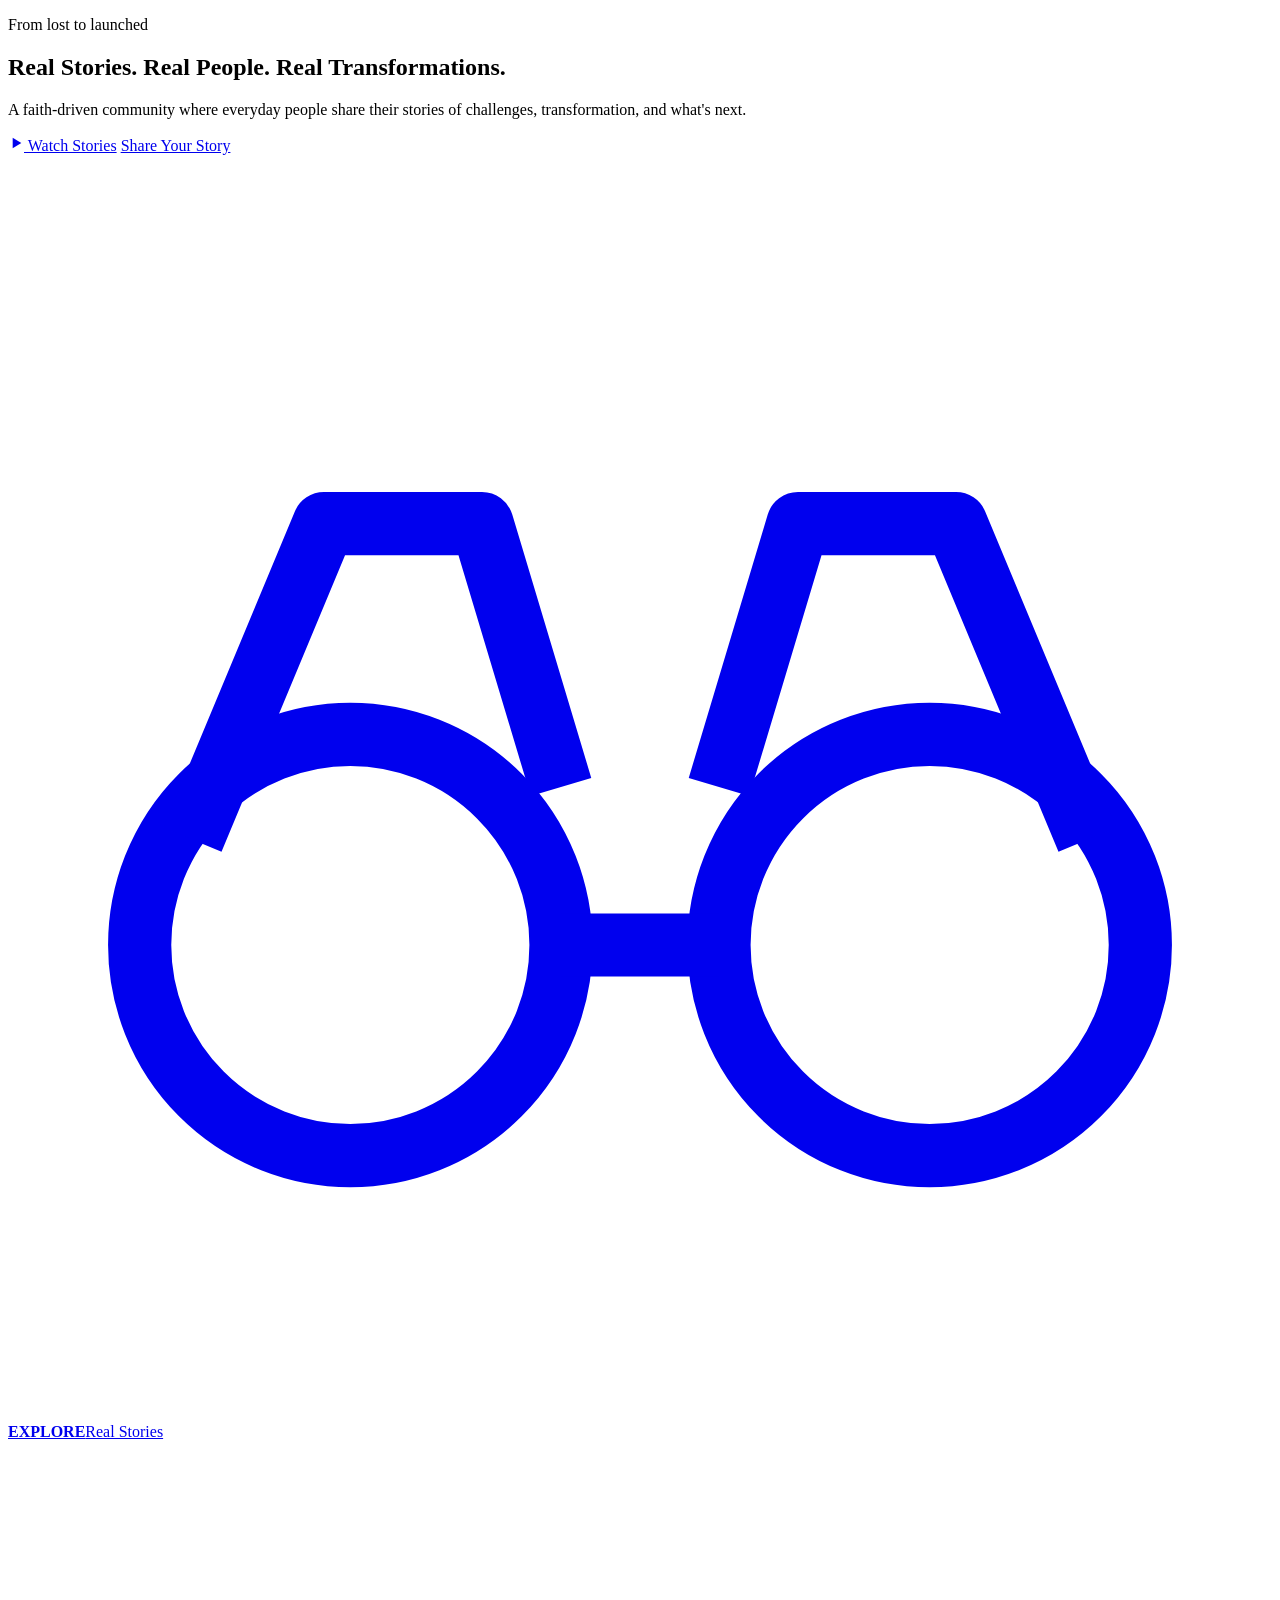
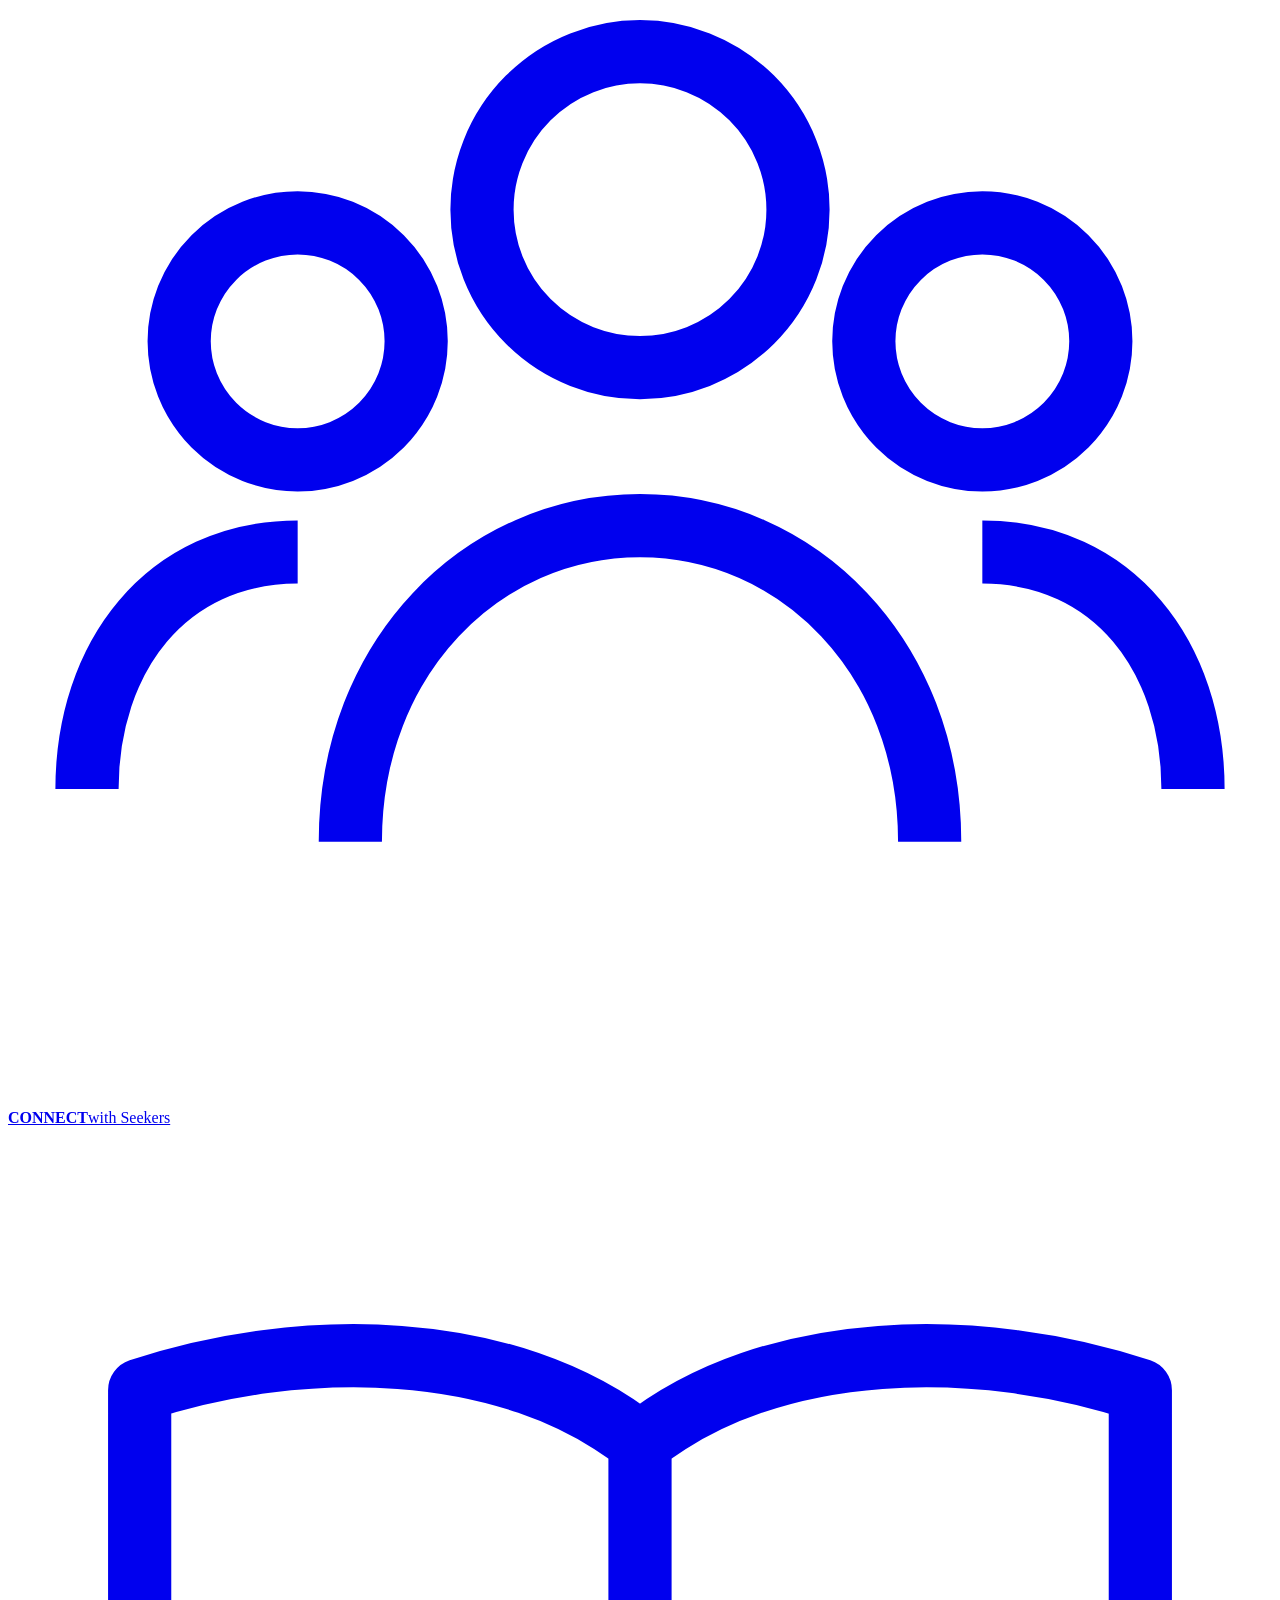
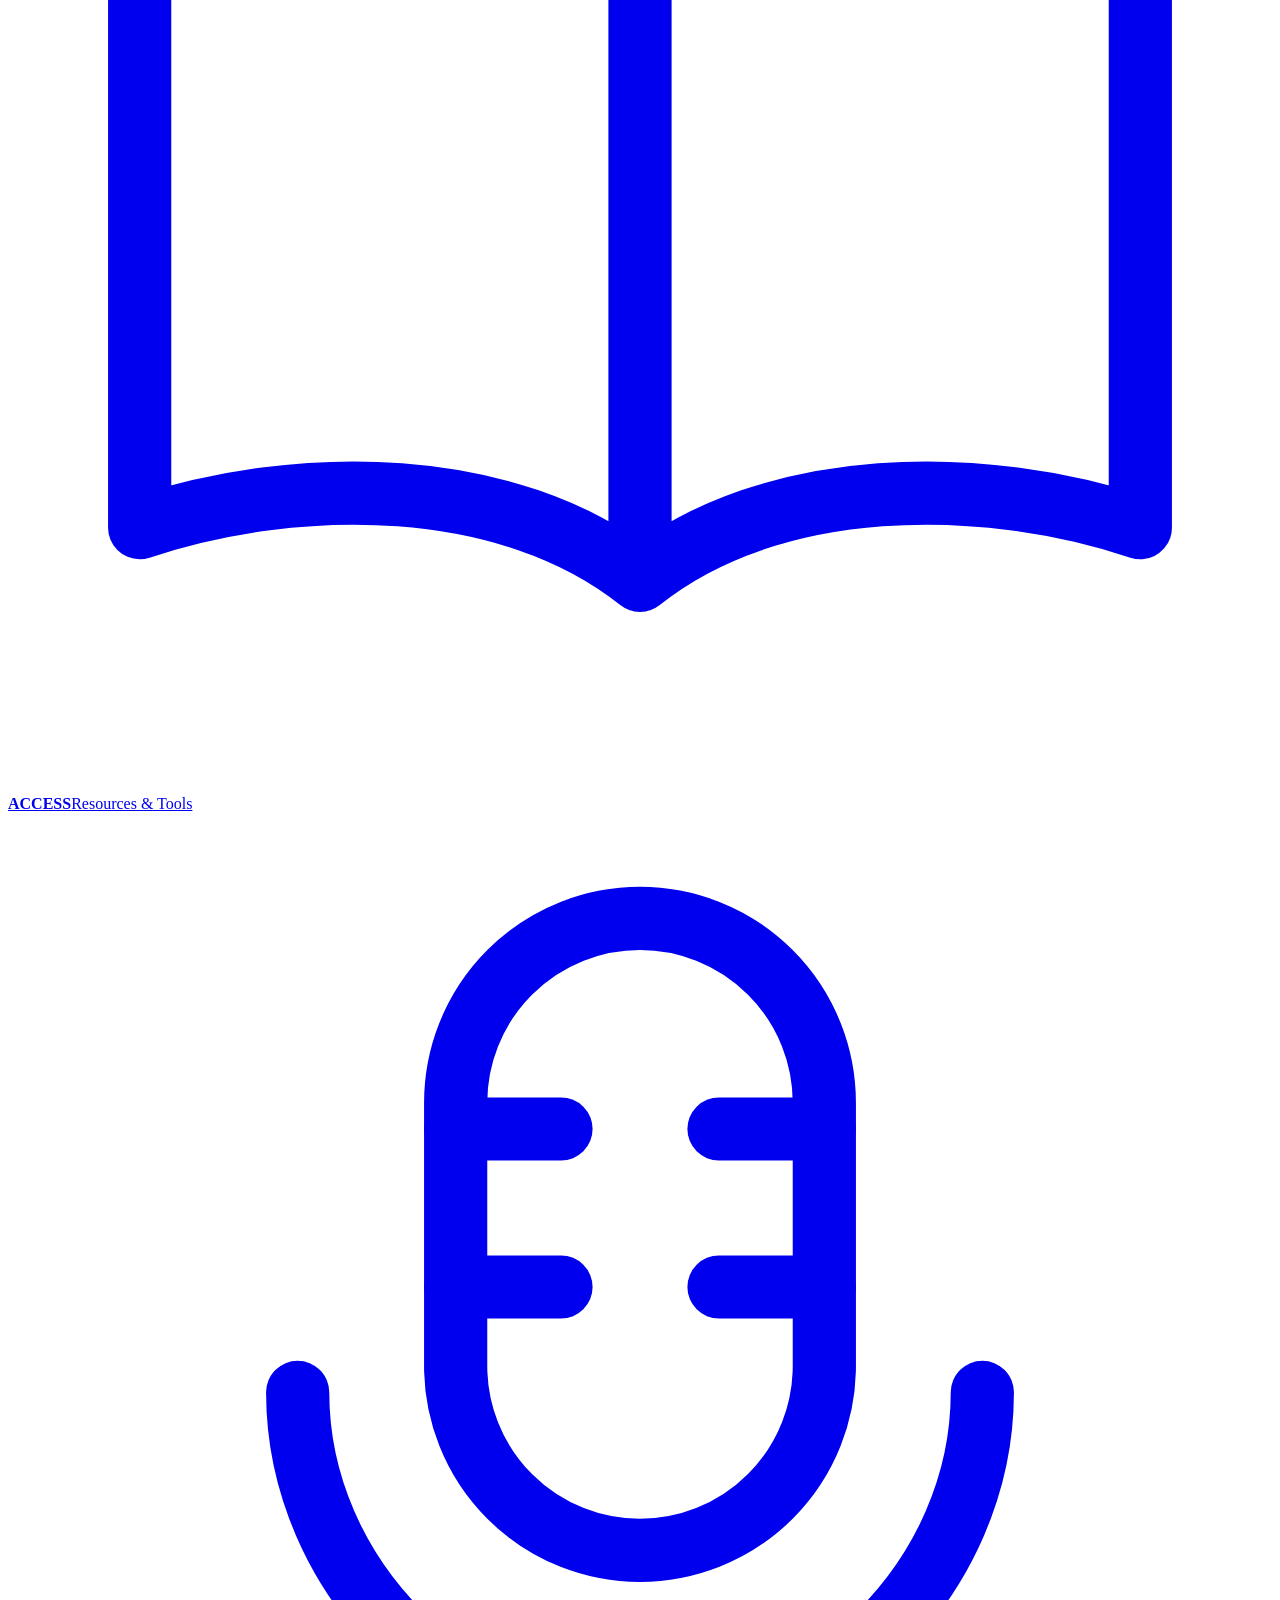
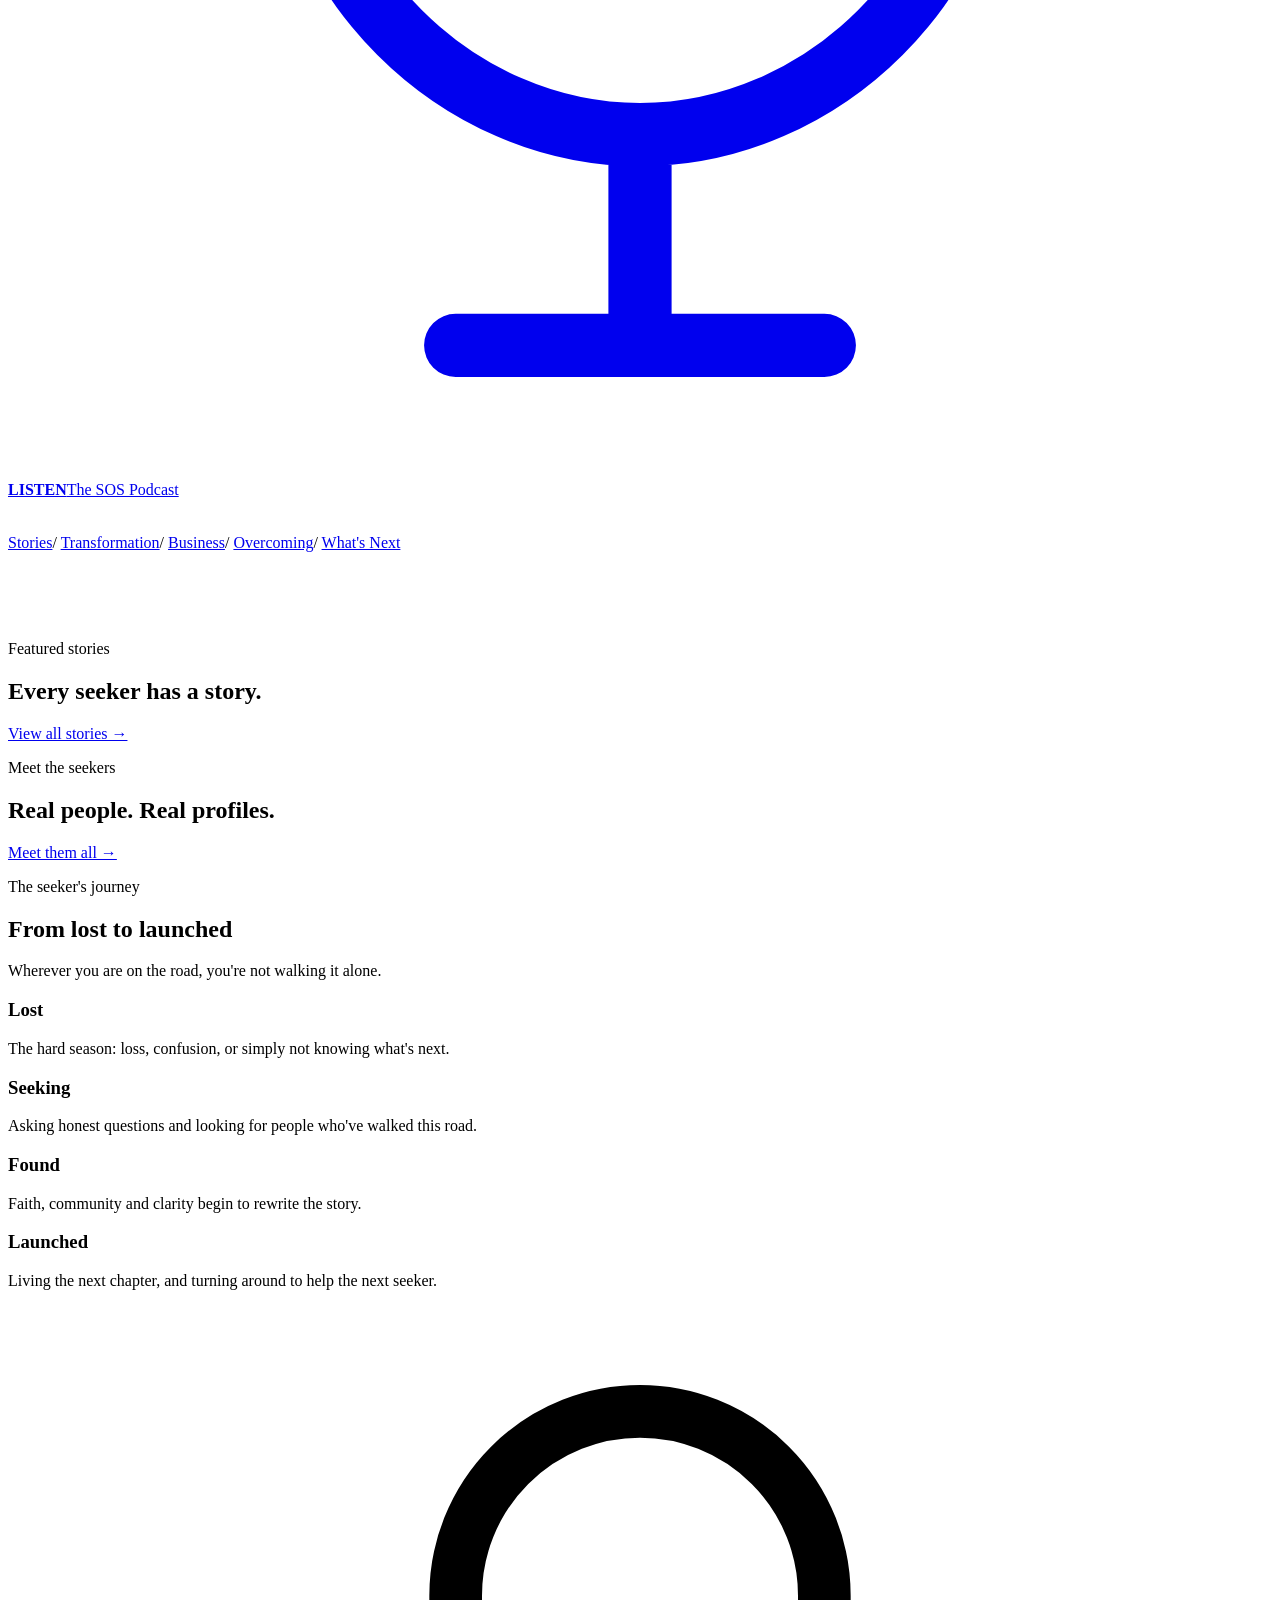
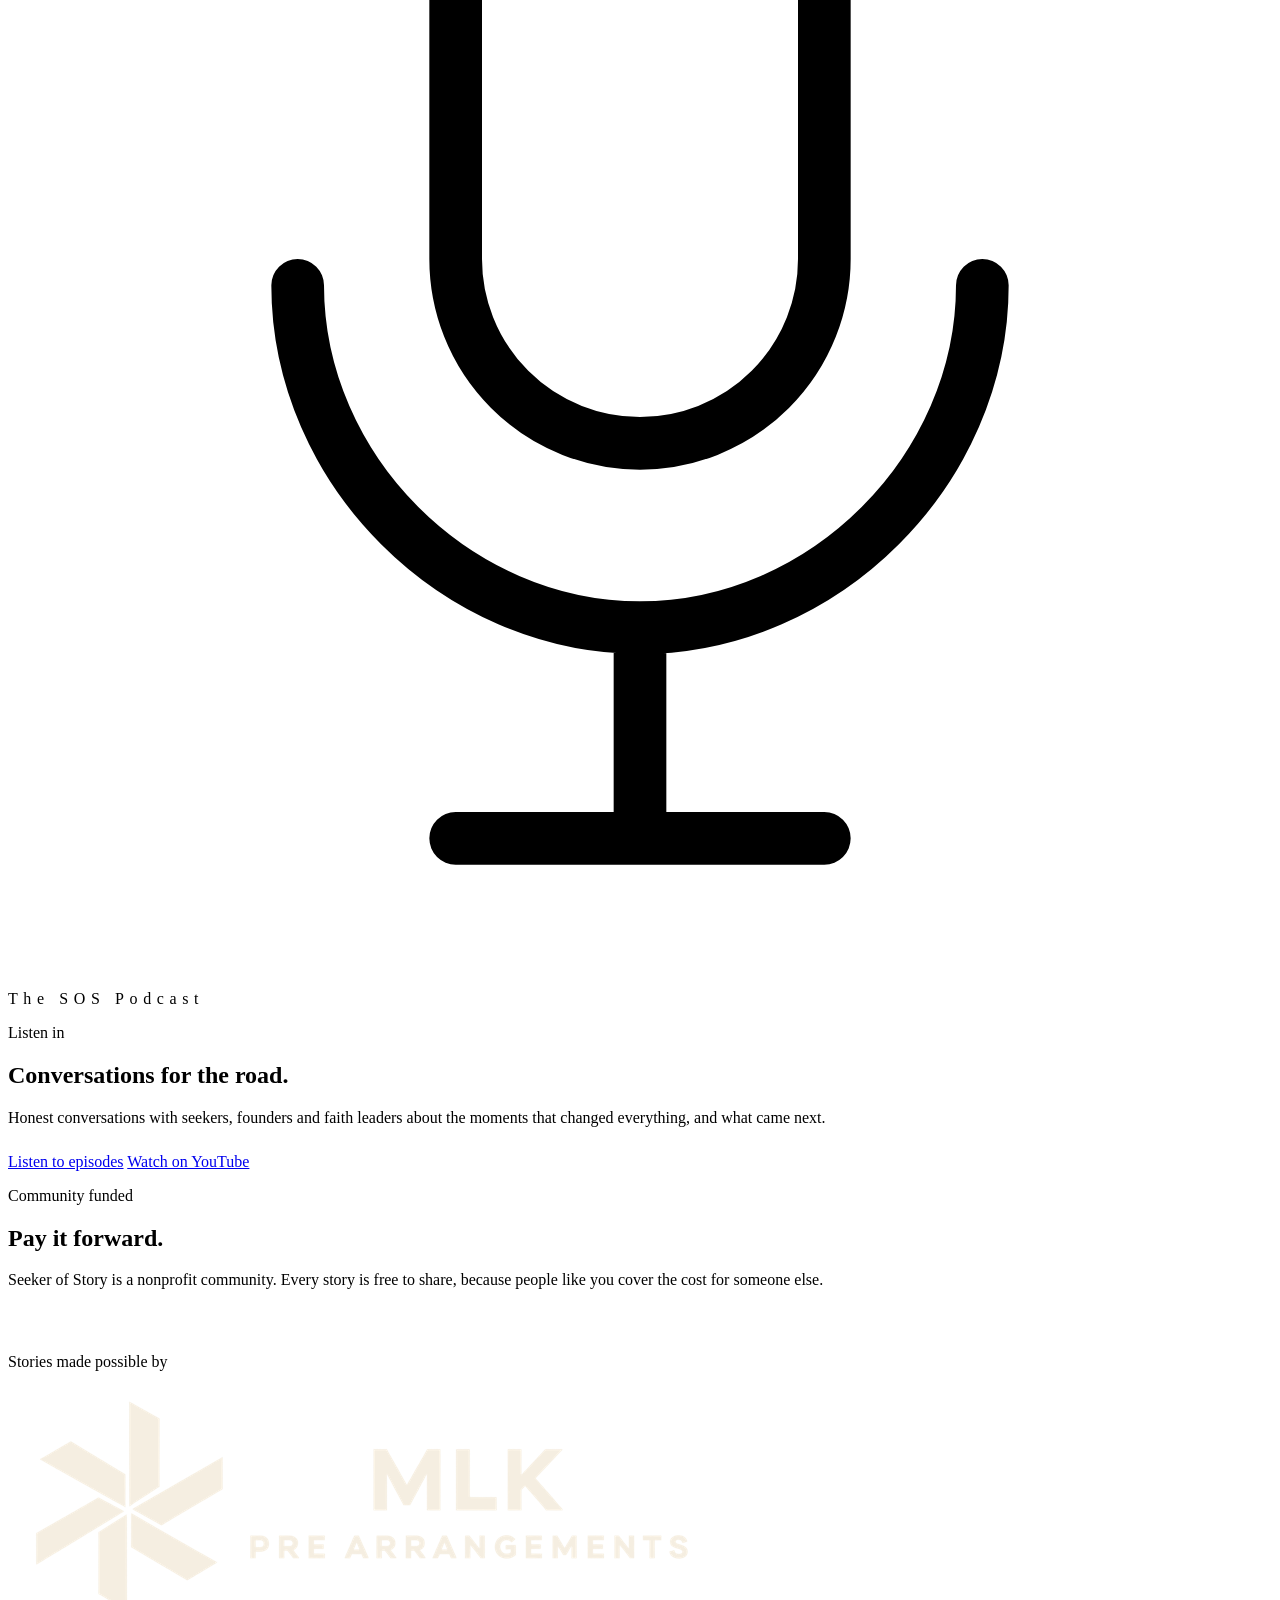
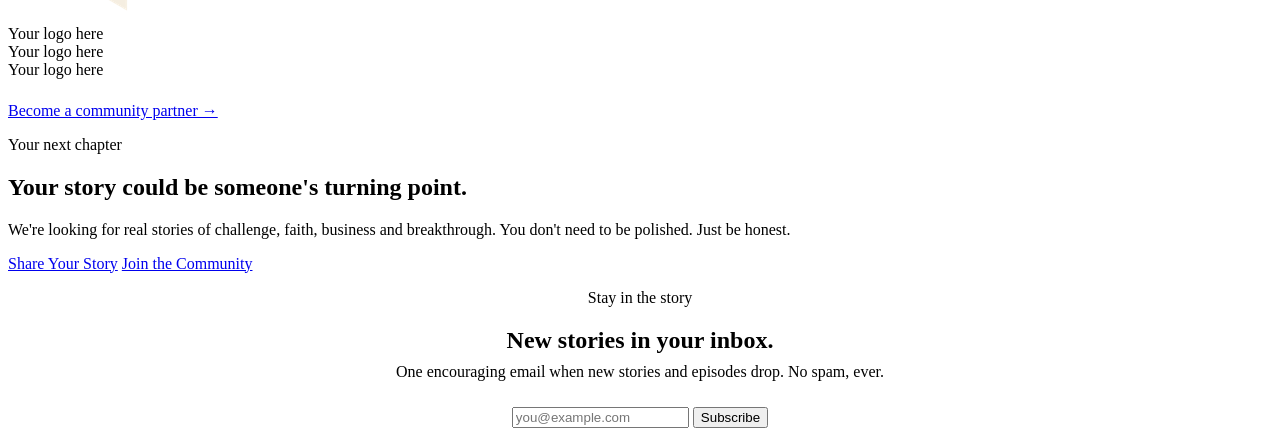
==== index.html @ 25837b27 "Add files via upload" ====
<!DOCTYPE html>
<html lang="en">
<head>
  <meta charset="utf-8">
  <meta name="viewport" content="width=device-width, initial-scale=1">
  <title>Seeker of Story | Real Stories. Real People. Real Transformations.</title>
  <meta name="description" content="A faith-driven storytelling community where everyday people share their stories of challenges, transformation, and what's next.">
  <meta property="og:title" content="Seeker of Story">
  <meta property="og:description" content="Real Stories. Real People. Real Transformations.">
  <link rel="preconnect" href="https://fonts.googleapis.com"><link rel="preconnect" href="https://fonts.gstatic.com" crossorigin>
  <link href="https://fonts.googleapis.com/css2?family=Montserrat:wght@400;500;600;700&family=Playfair+Display:wght@600;700;800&family=Satisfy&display=swap" rel="stylesheet">
  <link rel="stylesheet" href="css/style.css">
</head>
<body data-page="home">

<main>
  <!-- ============ HERO ============ -->
  <section class="hero" style="padding:0">
    <div class="container hero-inner">
      <p class="eyebrow">From lost to launched</p>
      <h1>
        <span>Real Stories.</span>
        <span>Real People.</span>
        <span>Real <span class="script script-underline">Transformations.</span></span>
      </h1>
      <p class="hero-sub">A faith-driven community where everyday people share their stories of challenges, transformation, and what's next.</p>
      <div class="hero-ctas">
        <a class="btn btn-gold" href="stories.html"><svg width="16" height="16" viewBox="0 0 24 24" fill="currentColor"><path d="M7 4v16l13-8z"/></svg> Watch Stories</a>
        <a class="btn btn-ghost" href="share.html">Share Your Story</a>
      </div>
    </div>

    <div class="container pillars">
      <a class="pillar" href="stories.html">
        <svg viewBox="0 0 48 48" fill="none" stroke="currentColor" stroke-width="2.4" stroke-linejoin="round"><circle cx="13" cy="30" r="8"/><circle cx="35" cy="30" r="8"/><path d="M21 30h6M7 26l5-12h6l3 10M41 26l-5-12h-6l-3 10"/></svg>
        <strong>EXPLORE</strong><span>Real Stories</span>
      </a>
      <a class="pillar" href="community.html">
        <svg viewBox="0 0 48 48" fill="none" stroke="currentColor" stroke-width="2.4"><circle cx="24" cy="14" r="6"/><circle cx="11" cy="19" r="4.5"/><circle cx="37" cy="19" r="4.5"/><path d="M13 38c0-7 5-12 11-12s11 5 11 12M3 36c0-5 3-9 8-9M45 36c0-5-3-9-8-9"/></svg>
        <strong>CONNECT</strong><span>with Seekers</span>
      </a>
      <a class="pillar" href="community.html#resources">
        <svg viewBox="0 0 48 48" fill="none" stroke="currentColor" stroke-width="2.4" stroke-linejoin="round"><path d="M24 12C19 8 11 8 5 10v28c6-2 14-2 19 2 5-4 13-4 19-2V10c-6-2-14-2-19 2zM24 12v28"/></svg>
        <strong>ACCESS</strong><span>Resources &amp; Tools</span>
      </a>
      <a class="pillar" href="podcast.html">
        <svg viewBox="0 0 48 48" fill="none" stroke="currentColor" stroke-width="2.4" stroke-linecap="round"><rect x="17" y="4" width="14" height="24" rx="7"/><path d="M11 22c0 7 6 13 13 13s13-6 13-13M24 35v8M17 43h14M17 12h4M17 18h4M27 12h4M27 18h4"/></svg>
        <strong>LISTEN</strong><span>The SOS Podcast</span>
      </a>
    </div>
  </section>

  <!-- ============ CATEGORY RIBBON ============ -->
  <div class="ribbon" style="padding:2.2rem 0 2rem">
    <nav class="container ribbon-row" aria-label="Story categories">
      <span class="rule"></span>
      <a href="stories.html">Stories</a><span class="slash">/</span>
      <a href="stories.html#transformation">Transformation</a><span class="slash">/</span>
      <a href="stories.html#business">Business</a><span class="slash">/</span>
      <a href="stories.html#overcoming">Overcoming</a><span class="slash">/</span>
      <a href="stories.html#whatsnext">What's Next</a>
      <span class="rule"></span>
    </nav>
  </div>

  <!-- ============ FEATURED STORIES ============ -->
  <section class="section-light" style="padding-top:40px">
    <div class="container">
      <div class="section-head">
        <div>
          <p class="kicker">Featured stories</p>
          <h2>Every seeker has a story.</h2>
        </div>
        <a class="link-arrow" href="stories.html">View all stories →</a>
      </div>
      <div class="grid grid-3" id="featuredStories"></div>
    </div>
  </section>

  <!-- ============ MEET THE SEEKERS ============ -->
  <section>
    <div class="container">
      <div class="section-head">
        <div>
          <p class="kicker">Meet the seekers</p>
          <h2>Real people. Real profiles.</h2>
        </div>
        <a class="link-arrow" href="stories.html">Meet them all →</a>
      </div>
      <div class="grid grid-4" id="seekerGrid"></div>
    </div>
  </section>

  <!-- ============ JOURNEY ============ -->
  <section class="section-light">
    <div class="container">
      <div class="section-head">
        <div>
          <p class="kicker">The seeker's journey</p>
          <h2>From lost to <span class="script" style="color:var(--gold-2)">launched</span></h2>
        </div>
        <p class="lead" style="margin:0">Wherever you are on the road, you're not walking it alone.</p>
      </div>
      <div class="journey">
        <div class="step reveal"><h3>Lost</h3><p>The hard season: loss, confusion, or simply not knowing what's next.</p></div>
        <div class="step reveal"><h3>Seeking</h3><p>Asking honest questions and looking for people who've walked this road.</p></div>
        <div class="step reveal"><h3>Found</h3><p>Faith, community and clarity begin to rewrite the story.</p></div>
        <div class="step reveal"><h3>Launched</h3><p>Living the next chapter, and turning around to help the next seeker.</p></div>
      </div>
    </div>
  </section>

  <!-- ============ PODCAST TEASER ============ -->
  <section class="section-dark2">
    <div class="container split">
      <div class="art-box reveal">
        <div>
          <svg viewBox="0 0 48 48" fill="none" stroke="currentColor" stroke-width="2" stroke-linecap="round"><rect x="17" y="4" width="14" height="24" rx="7"/><path d="M11 22c0 7 6 13 13 13s13-6 13-13M24 35v8M17 43h14"/></svg>
          <p class="eyebrow" style="margin-top:1rem;letter-spacing:.35em">The SOS Podcast</p>
        </div>
      </div>
      <div class="reveal">
        <p class="kicker">Listen in</p>
        <h2>Conversations for the road.</h2>
        <p class="lead">Honest conversations with seekers, founders and faith leaders about the moments that changed everything, and what came next.</p>
        <div class="hero-ctas" style="justify-content:flex-start;margin-top:1.6rem">
          <a class="btn btn-gold" href="podcast.html">Listen to episodes</a>
          <a class="btn btn-ghost" href="#" data-youtube>Watch on YouTube</a>
        </div>
      </div>
    </div>
  </section>

  <!-- ============ COMMUNITY GIVING ============ -->
  <section class="giving" id="give">
    <div class="container">
      <div class="center" style="margin-bottom:3rem">
        <p class="kicker">Community funded</p>
        <h2>Pay it <span class="script">forward.</span></h2>
        <p class="lead">Seeker of Story is a nonprofit community. Every story is free to share, because people like you cover the cost for someone else.</p>
      </div>
      <div class="tiers" id="givingTiers"></div>
      <div class="center" style="margin-top:4rem">
        <p class="kicker">Stories made possible by</p>
        <div class="partners">
          <a class="partner-slot partner-real" href="https://mlkprearrangements.com" target="_blank" rel="noopener" title="MLK Pre-Arrangements"><img src="assets/mlk-logo.png" alt="MLK Pre-Arrangements"></a>
          <div class="partner-slot">Your logo here</div>
          <div class="partner-slot">Your logo here</div>
          <div class="partner-slot">Your logo here</div>
        </div>
        <p style="margin-top:1.4rem"><a class="link-arrow" href="#" data-give="Community Partner">Become a community partner →</a></p>
      </div>
    </div>
  </section>

  <!-- ============ SHARE CTA ============ -->
  <div class="cta-band">
    <div class="container">
      <p class="eyebrow">Your next chapter</p>
      <h2>Your story could be someone's turning point.</h2>
      <p>We're looking for real stories of challenge, faith, business and breakthrough. You don't need to be polished. Just be honest.</p>
      <div class="hero-ctas">
        <a class="btn btn-gold" href="share.html">Share Your Story</a>
        <a class="btn btn-ghost" href="community.html">Join the Community</a>
      </div>
    </div>
  </div>

  <!-- ============ NEWSLETTER ============ -->
  <section class="section-light" style="text-align:center">
    <div class="container">
      <p class="kicker">Stay in the story</p>
      <h2 style="margin-bottom:.6rem">New stories in your inbox.</h2>
      <p class="lead" style="margin:0 auto 1.6rem">One encouraging email when new stories and episodes drop. No spam, ever.</p>
      <form class="inline-form" data-form="newsletter" novalidate style="flex-wrap:wrap">
        <input type="email" name="email" placeholder="you@example.com" required aria-label="Email">
        <button class="btn btn-dark" type="submit">Subscribe</button>
        <div class="form-msg" role="status" style="flex-basis:100%"></div>
      </form>
    </div>
  </section>
</main>

<script src="js/data.js"></script>
<script src="js/main.js"></script>
</body>
</html>
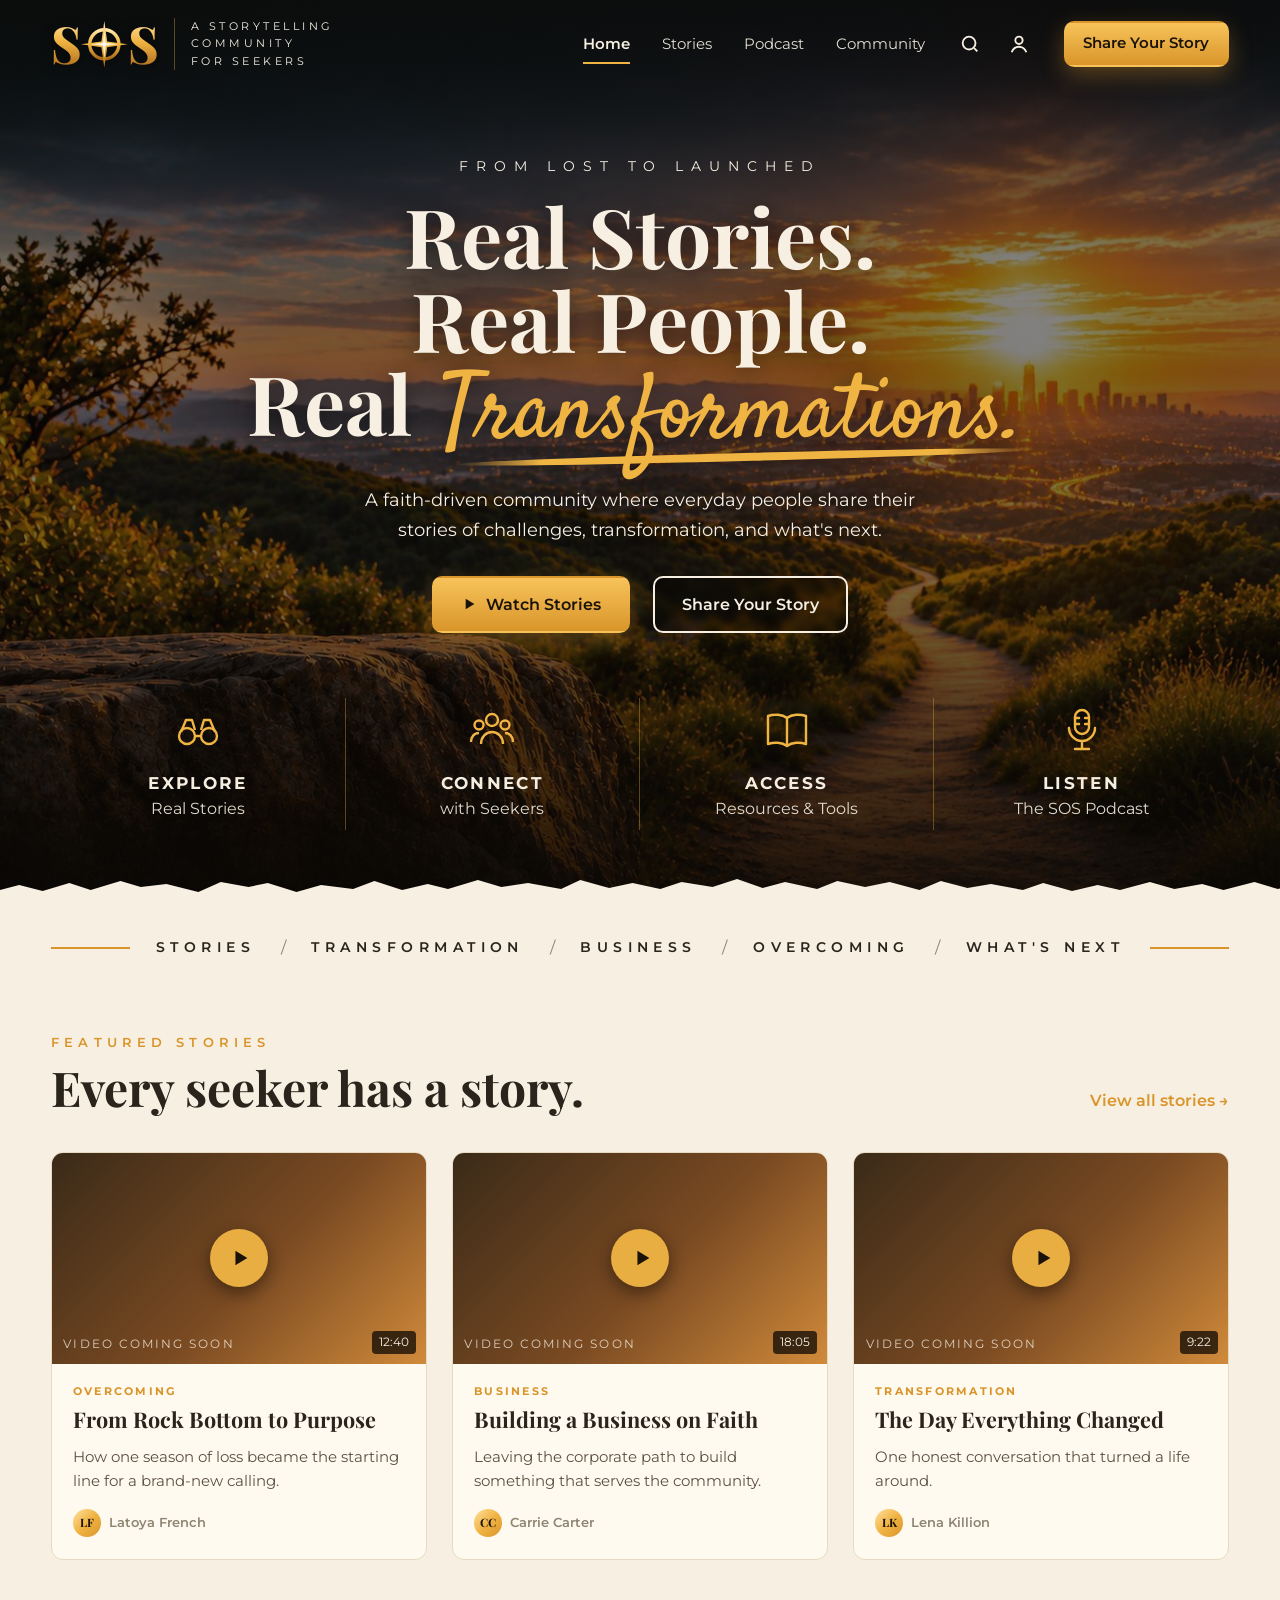
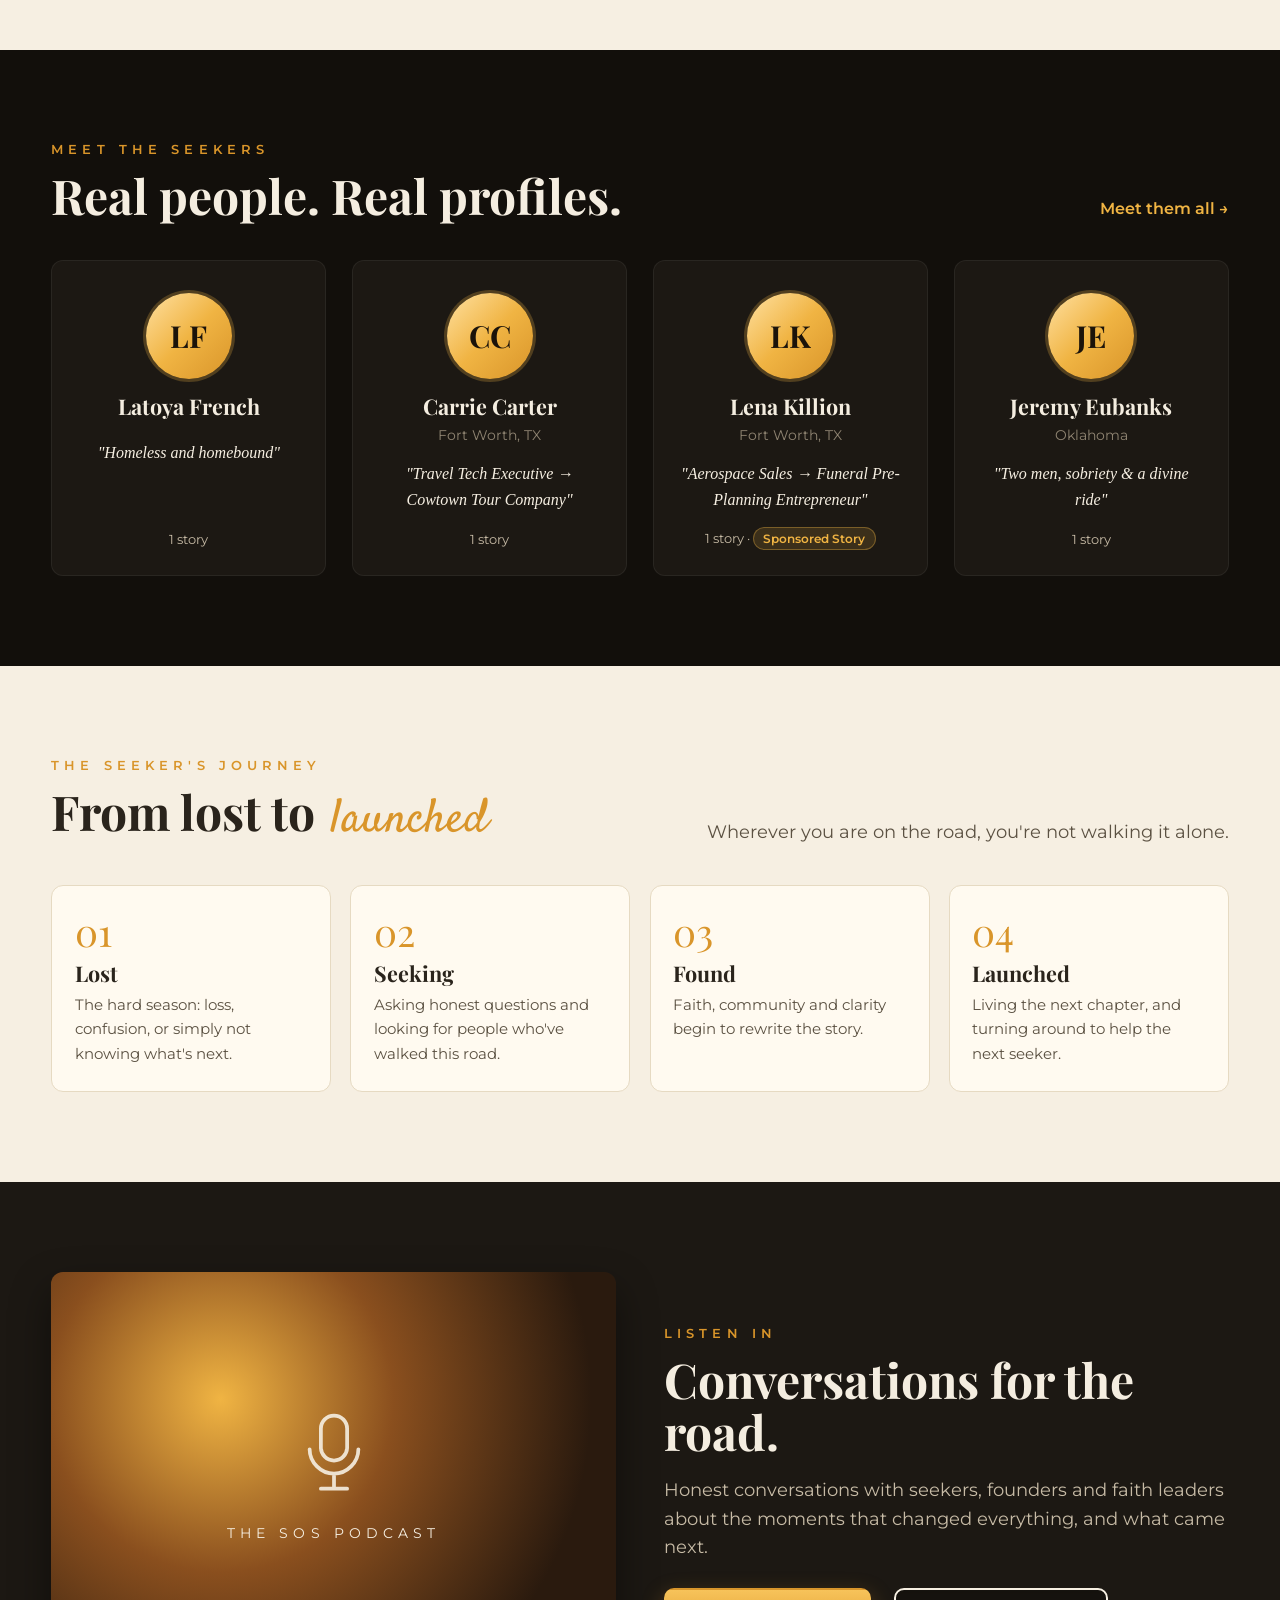
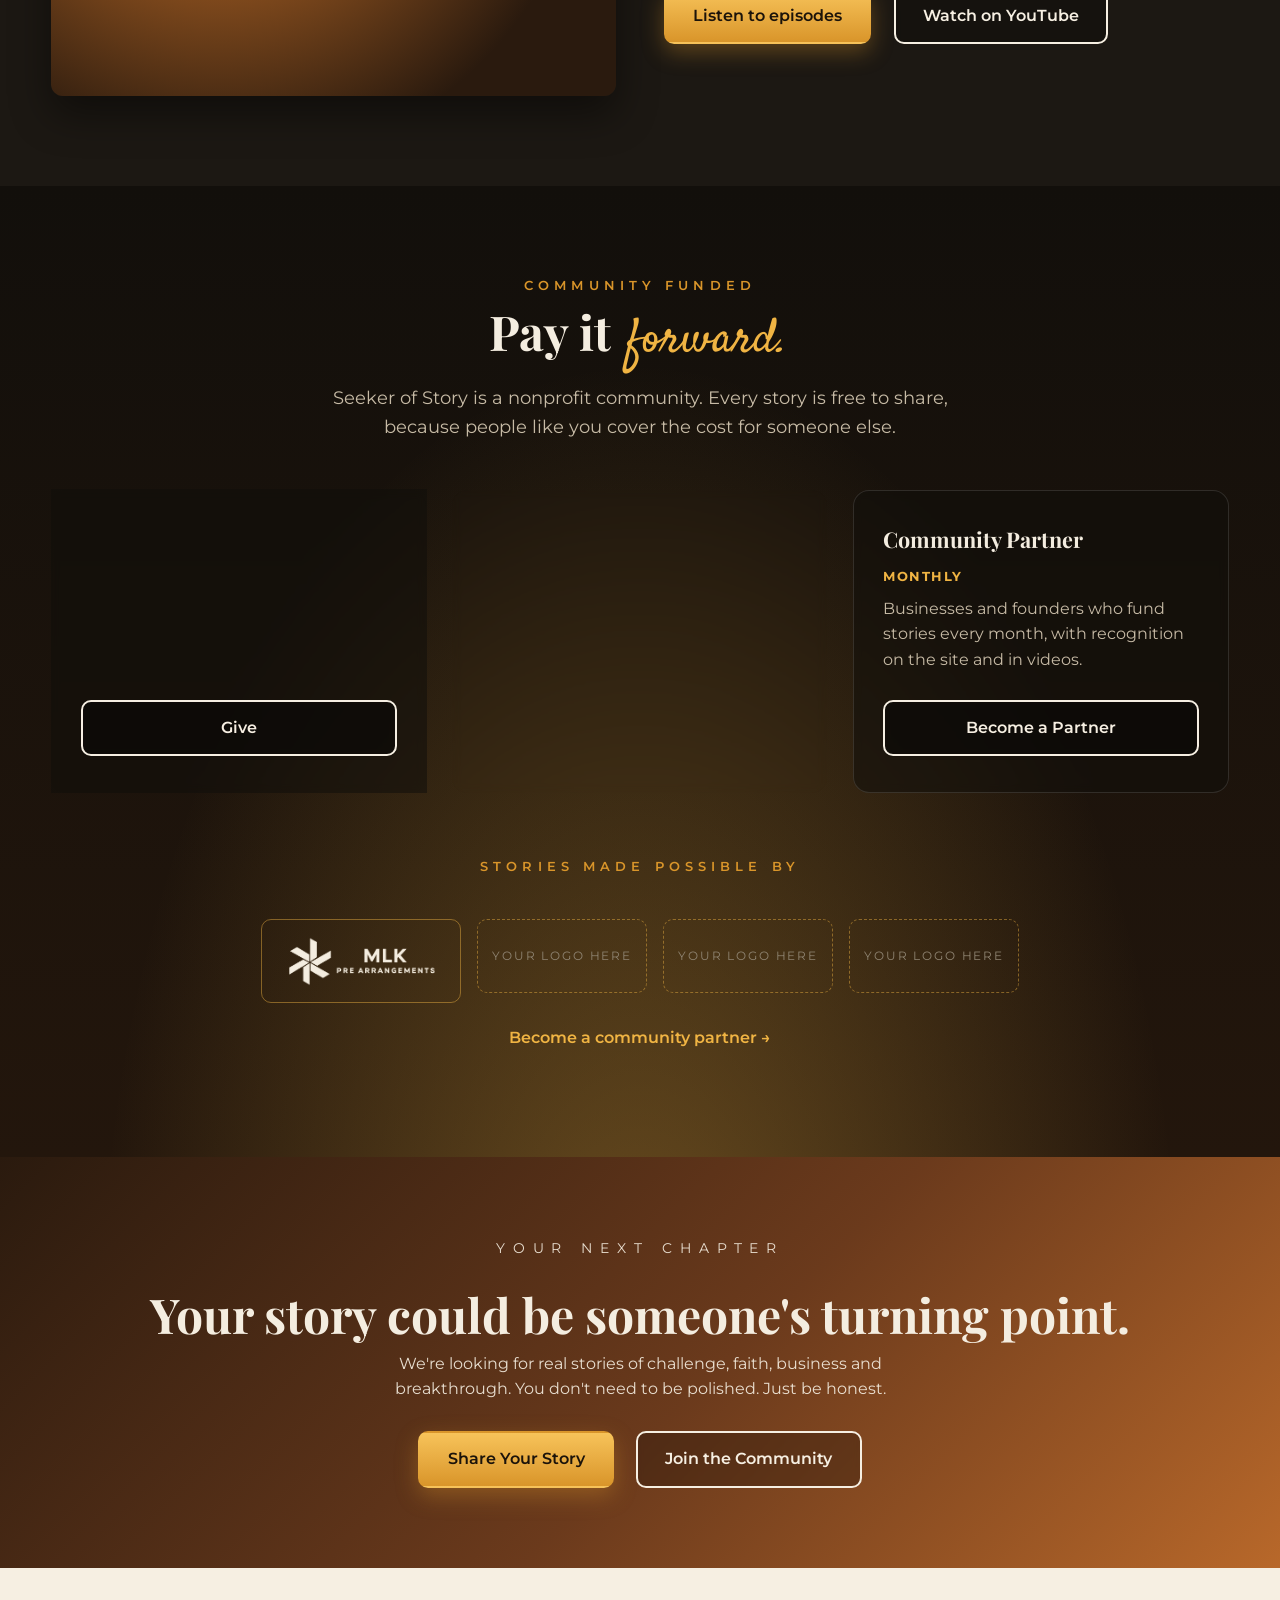
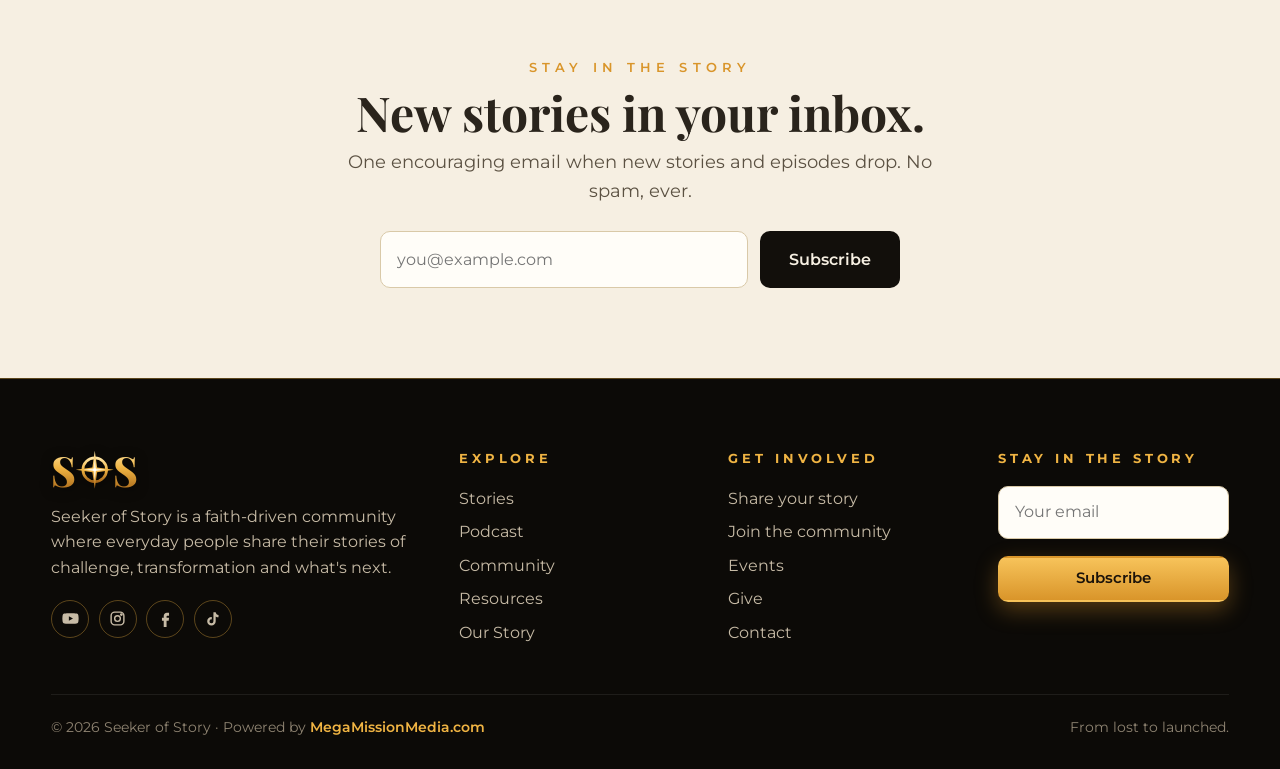
==== commit 3b092338: "Add files via upload" ====
--- a/index.html
+++ b/index.html
@@ -9,7 +9,7 @@
   <meta property="og:description" content="Real Stories. Real People. Real Transformations.">
   <link rel="preconnect" href="https://fonts.googleapis.com"><link rel="preconnect" href="https://fonts.gstatic.com" crossorigin>
   <link href="https://fonts.googleapis.com/css2?family=Montserrat:wght@400;500;600;700&family=Playfair+Display:wght@600;700;800&family=Satisfy&display=swap" rel="stylesheet">
-  <link rel="stylesheet" href="css/style.css">
+  <link rel="stylesheet" href="style.css">
 </head>
 <body data-page="home">
 
@@ -143,7 +143,7 @@
       <div class="center" style="margin-top:4rem">
         <p class="kicker">Stories made possible by</p>
         <div class="partners">
-          <a class="partner-slot partner-real" href="https://mlkprearrangements.com" target="_blank" rel="noopener" title="MLK Pre-Arrangements"><img src="assets/mlk-logo.png" alt="MLK Pre-Arrangements"></a>
+          <a class="partner-slot partner-real" href="https://mlkprearrangements.com" target="_blank" rel="noopener" title="MLK Pre-Arrangements"><img src="mlk-logo.png" alt="MLK Pre-Arrangements"></a>
           <div class="partner-slot">Your logo here</div>
           <div class="partner-slot">Your logo here</div>
           <div class="partner-slot">Your logo here</div>
@@ -181,7 +181,7 @@
   </section>
 </main>
 
-<script src="js/data.js"></script>
-<script src="js/main.js"></script>
+<script src="data.js"></script>
+<script src="main.js"></script>
 </body>
 </html>
--- a/style.css
+++ b/style.css
@@ -0,0 +1,488 @@
+/* =========================================================
+   Seeker of Story — global styles
+   Swap the hero image by replacing hero-bg.jpg
+   ========================================================= */
+:root {
+  --ink: #120f0b;
+  --ink-2: #1c1813;
+  --ink-3: #27211a;
+  --cream: #f6efe2;
+  --cream-2: #ece2cf;
+  --paper-ink: #2a241c;
+  --gold: #f0b443;
+  --gold-2: #d9952a;
+  --gold-soft: #f7d58b;
+  --text: #f4ede0;
+  --muted: #c7bba6;
+  --muted-2: #8f8472;
+  --line: rgba(240, 180, 67, .35);
+  --radius: 12px;
+  --shadow: 0 18px 40px rgba(0,0,0,.45);
+  --serif: "Playfair Display", Georgia, serif;
+  --script: "Satisfy", "Brush Script MT", cursive;
+  --sans: "Montserrat", "Segoe UI", system-ui, sans-serif;
+  --max: 1200px;
+  --hero-image: url("hero-bg.jpg");
+}
+
+* { box-sizing: border-box; }
+html { scroll-behavior: smooth; }
+body {
+  margin: 0;
+  font-family: var(--sans);
+  font-size: 16px;
+  line-height: 1.6;
+  color: var(--text);
+  background: var(--ink);
+  -webkit-font-smoothing: antialiased;
+}
+img { max-width: 100%; display: block; }
+a { color: inherit; text-decoration: none; }
+button { font: inherit; cursor: pointer; }
+.container { width: min(var(--max), 92vw); margin: 0 auto; }
+.sr-only { position: absolute; width: 1px; height: 1px; overflow: hidden; clip: rect(0 0 0 0); white-space: nowrap; }
+:focus-visible { outline: 2px solid var(--gold); outline-offset: 3px; }
+
+/* ---------- Buttons ---------- */
+.btn {
+  display: inline-flex; align-items: center; justify-content: center; gap: .55rem;
+  padding: .85rem 1.7rem; border-radius: 10px; font-weight: 600; font-size: 1rem;
+  border: 2px solid transparent; transition: transform .15s ease, box-shadow .2s ease, background .2s ease;
+}
+.btn:hover { transform: translateY(-2px); }
+.btn-gold {
+  background: linear-gradient(180deg, #f7c35a, var(--gold-2));
+  color: #1b130a; box-shadow: 0 8px 22px rgba(217,149,42,.35);
+}
+.btn-gold:hover { box-shadow: 0 12px 28px rgba(217,149,42,.5); }
+.btn-ghost { border-color: var(--cream); color: var(--cream); background: rgba(0,0,0,.25); backdrop-filter: blur(3px); }
+.btn-ghost:hover { background: rgba(255,255,255,.1); }
+.btn-dark { background: var(--ink); color: var(--cream); }
+.btn-sm { padding: .55rem 1.1rem; font-size: .92rem; }
+
+/* ---------- Header ---------- */
+.site-header {
+  position: fixed; inset: 0 0 auto 0; z-index: 50;
+  transition: background .3s ease, box-shadow .3s ease;
+}
+.site-header.scrolled, .site-header.solid { background: rgba(18,15,11,.94); box-shadow: 0 6px 24px rgba(0,0,0,.4); backdrop-filter: blur(8px); }
+.nav { display: flex; align-items: center; gap: 1.5rem; height: 88px; }
+.brand { display: flex; align-items: center; gap: 1rem; flex-shrink: 0; }
+.logo {
+  font-family: var(--serif); font-weight: 800; font-size: 3.2rem; line-height: 1;
+  display: flex; align-items: center; letter-spacing: -.02em;
+  background: linear-gradient(180deg, #ffe6a6 0%, var(--gold) 45%, #a8681a 100%);
+  -webkit-background-clip: text; background-clip: text; color: transparent;
+  filter: drop-shadow(0 2px 6px rgba(0,0,0,.6));
+}
+.logo .compass { width: .95em; height: .95em; margin: 0 -.02em; -webkit-text-fill-color: initial; }
+.brand-tag {
+  border-left: 1px solid var(--line); padding-left: 1rem;
+  font-size: .68rem; letter-spacing: .32em; line-height: 1.6; text-transform: uppercase; color: var(--cream);
+}
+.nav-links { display: flex; gap: 2rem; margin-left: auto; list-style: none; padding: 0; margin-top: 0; margin-bottom: 0; }
+.nav-links a { font-size: .95rem; padding: .4rem 0; position: relative; color: var(--cream); opacity: .92; }
+.nav-links a::after {
+  content: ""; position: absolute; left: 0; right: 0; bottom: -4px; height: 2px;
+  background: var(--gold); transform: scaleX(0); transition: transform .2s ease;
+}
+.nav-links a:hover::after, .nav-links a.active::after { transform: scaleX(1); }
+.nav-links a.active { opacity: 1; font-weight: 600; }
+.nav-icons { display: flex; gap: .4rem; align-items: center; }
+.icon-btn {
+  background: none; border: 0; color: var(--cream); width: 42px; height: 42px; border-radius: 50%;
+  display: grid; place-items: center;
+}
+.icon-btn:hover { background: rgba(255,255,255,.08); }
+.icon-btn svg { width: 22px; height: 22px; }
+.menu-toggle { display: none; }
+
+/* ---------- Hero ---------- */
+.hero {
+  position: relative; min-height: 100vh; display: flex; flex-direction: column;
+  background:
+    linear-gradient(180deg, rgba(10,8,5,.82) 0%, rgba(10,8,5,.5) 30%, rgba(10,8,5,.55) 65%, rgba(10,8,5,.9) 100%),
+    var(--hero-image) center 60% / cover no-repeat,
+    radial-gradient(ellipse at 72% 38%, #f7b85a 0%, #c9772e 14%, #6b3a1c 34%, #2a1a10 58%, #120d08 100%);
+  overflow: hidden;
+}
+.hero-inner { flex: 1; display: flex; flex-direction: column; align-items: center; justify-content: center; text-align: center; padding: 130px 0 40px; }
+.eyebrow { font-size: .9rem; letter-spacing: .55em; text-transform: uppercase; color: var(--cream); margin: 0 0 1rem; }
+.hero h1 {
+  font-family: var(--serif); font-weight: 700; font-size: clamp(2.6rem, 6.4vw, 5.4rem);
+  line-height: 1.02; margin: 0; color: var(--cream); text-shadow: 0 4px 24px rgba(0,0,0,.55);
+}
+.hero h1 span { display: block; }
+.hero h1 .script { display: inline-block; font-size: 1.12em; }
+@media (min-width: 700px) { .hero h1 > span { white-space: nowrap; } }
+.script {
+  font-family: var(--script); font-weight: 400; color: var(--gold);
+  position: relative; display: inline-block; padding: 0 .1em;
+}
+.script-underline::after {
+  content: ""; position: absolute; left: 4%; right: 0; bottom: .02em; height: .09em;
+  background: linear-gradient(90deg, transparent, var(--gold) 15%, var(--gold) 85%, transparent);
+  border-radius: 50%; transform: rotate(-1.5deg);
+}
+.hero-sub { max-width: 560px; font-size: 1.15rem; margin: 1.4rem auto 2rem; color: var(--cream); text-shadow: 0 2px 10px rgba(0,0,0,.6); }
+.hero-ctas { display: flex; gap: 1.4rem; flex-wrap: wrap; justify-content: center; }
+
+.pillars { display: grid; grid-template-columns: repeat(4, 1fr); padding: 0 0 70px; }
+.pillar { text-align: center; padding: .5rem 1rem; border-right: 1px solid var(--line); transition: transform .2s ease; }
+.pillar:last-child { border-right: 0; }
+.pillar:hover { transform: translateY(-4px); }
+.pillar svg { width: 48px; height: 48px; color: var(--gold); margin: 0 auto .5rem; }
+.pillar strong { display: block; letter-spacing: .14em; font-size: 1.05rem; }
+.pillar span { color: var(--cream); opacity: .9; }
+
+/* ---------- Torn paper ribbon ---------- */
+.ribbon { position: relative; background: var(--cream); color: var(--paper-ink); padding: 2.2rem 0 2rem; }
+.ribbon::before {
+  content: ""; position: absolute; left: 0; right: 0; top: -22px; height: 24px;
+  background: url("data:image/svg+xml,%3Csvg xmlns='http://www.w3.org/2000/svg' viewBox='0 0 1200 24' preserveAspectRatio='none'%3E%3Cpath fill='%23f6efe2' d='M0 24V12l18-5 22 6 25-8 20 7 28-9 19 6 24-3 30 8 21-10 26 5 18-4 27 9 23-7 30 4 20-8 26 9 24-6 19 5 28-9 22 7 25-4 31 6 18-9 27 8 22-5 26 6 20-7 29 5 23-8 24 9 21-6 30 7 19-8 26 6 23-5 28 8 20-9 25 7 22-4 30 6 19-7 27 8 24-6 21 5 28-8 23 7 26-5 20 6 29-8 22 7 25-6 18 5 27-7 24 8 21-5 26 4 20-6V24z'/%3E%3C/svg%3E") center / 100% 100%;
+}
+.ribbon-row { display: flex; align-items: center; gap: 1.6rem; justify-content: center; flex-wrap: wrap; }
+.ribbon-row .rule { flex: 1; max-width: 140px; height: 2px; background: var(--gold-2); }
+.ribbon-row a { font-weight: 600; letter-spacing: .38em; font-size: .9rem; text-transform: uppercase; }
+.ribbon-row a:hover { color: var(--gold-2); }
+.ribbon-row .slash { color: var(--muted-2); }
+
+/* ---------- Sections ---------- */
+section { padding: 90px 0; }
+.section-light { background: var(--cream); color: var(--paper-ink); }
+.section-dark2 { background: var(--ink-2); }
+.section-head { display: flex; align-items: end; justify-content: space-between; gap: 1rem; margin-bottom: 2.4rem; flex-wrap: wrap; }
+.kicker { font-size: .8rem; letter-spacing: .4em; text-transform: uppercase; color: var(--gold-2); font-weight: 600; margin: 0 0 .5rem; }
+h2 { font-family: var(--serif); font-size: clamp(2rem, 4vw, 3rem); line-height: 1.1; margin: 0; }
+h3 { font-family: var(--serif); font-size: 1.35rem; line-height: 1.25; margin: 0 0 .4rem; }
+.lead { font-size: 1.12rem; color: var(--muted); max-width: 640px; }
+.section-light .lead { color: #5b5142; }
+.link-arrow { font-weight: 600; color: var(--gold); display: inline-flex; gap: .4rem; align-items: center; }
+.section-light .link-arrow { color: var(--gold-2); }
+.link-arrow:hover { gap: .7rem; }
+
+/* ---------- Page hero (inner pages) ---------- */
+.page-hero {
+  padding: 170px 0 80px; text-align: center;
+  background:
+    linear-gradient(180deg, rgba(10,8,5,.82), rgba(10,8,5,.92)),
+    var(--hero-image) center 40% / cover no-repeat,
+    radial-gradient(ellipse at 70% 30%, #b8682a 0%, #4a2a15 40%, #120d08 85%);
+}
+.page-hero h1 { font-family: var(--serif); font-size: clamp(2.4rem, 5vw, 4rem); margin: 0 0 .6rem; }
+.page-hero p { color: var(--muted); max-width: 640px; margin: 0 auto; font-size: 1.12rem; }
+
+/* ---------- Story cards ---------- */
+.grid { display: grid; gap: 1.6rem; }
+.grid-3 { grid-template-columns: repeat(3, 1fr); }
+.grid-4 { grid-template-columns: repeat(4, 1fr); }
+.grid-2 { grid-template-columns: repeat(2, 1fr); }
+.card {
+  background: var(--ink-2); border: 1px solid rgba(255,255,255,.06); border-radius: var(--radius);
+  overflow: hidden; transition: transform .2s ease, box-shadow .2s ease, border-color .2s ease;
+  display: flex; flex-direction: column;
+}
+.card:hover { transform: translateY(-4px); box-shadow: var(--shadow); border-color: var(--line); }
+.section-light .card { background: #fffaf0; border-color: #e6dac2; }
+.thumb {
+  position: relative; aspect-ratio: 16/9; overflow: hidden; border: 0; padding: 0; width: 100%;
+  background: linear-gradient(135deg, #3a2a18, #7a4a22 55%, #d08a3a);
+  display: grid; place-items: center; color: var(--cream);
+}
+.thumb img { position: absolute; inset: 0; width: 100%; height: 100%; object-fit: cover; }
+.thumb .ph-label { position: absolute; left: .7rem; bottom: .6rem; font-size: .72rem; letter-spacing: .18em; text-transform: uppercase; opacity: .8; }
+.play {
+  position: absolute; width: 58px; height: 58px; border-radius: 50%; background: rgba(240,180,67,.95);
+  display: grid; place-items: center; box-shadow: 0 6px 18px rgba(0,0,0,.45); transition: transform .2s ease;
+}
+.thumb:hover .play { transform: scale(1.1); }
+.play svg { width: 22px; height: 22px; color: #1b130a; margin-left: 3px; }
+.duration { position: absolute; right: .6rem; bottom: .6rem; background: rgba(0,0,0,.7); font-size: .78rem; padding: .1rem .45rem; border-radius: 4px; }
+.card-body { padding: 1.2rem 1.3rem 1.4rem; display: flex; flex-direction: column; gap: .35rem; flex: 1; }
+.tag { align-self: flex-start; font-size: .7rem; letter-spacing: .2em; text-transform: uppercase; color: var(--gold); font-weight: 700; }
+.section-light .tag { color: var(--gold-2); }
+.card p { margin: 0; color: var(--muted); font-size: .95rem; }
+.section-light .card p { color: #5b5142; }
+.card .meta { margin-top: auto; padding-top: .6rem; font-size: .82rem; color: var(--muted-2); }
+
+/* Featured story (big) */
+.featured { display: grid; grid-template-columns: 1.4fr 1fr; gap: 2.4rem; align-items: center; margin-bottom: 2.6rem; }
+.featured .thumb { border-radius: var(--radius); box-shadow: var(--shadow); }
+.featured h3 { font-size: 2rem; }
+
+/* ---------- Filters ---------- */
+.toolbar { display: flex; gap: 1rem; flex-wrap: wrap; align-items: center; justify-content: space-between; margin-bottom: 2rem; }
+.chips { display: flex; gap: .5rem; flex-wrap: wrap; }
+.chip {
+  border: 1px solid var(--line); background: transparent; color: var(--cream);
+  padding: .45rem 1rem; border-radius: 999px; font-size: .88rem;
+}
+.section-light .chip { color: var(--paper-ink); border-color: #d6c4a0; }
+.chip.active, .chip:hover { background: var(--gold); color: #1b130a; border-color: var(--gold); }
+.search-input {
+  background: var(--ink-3); border: 1px solid rgba(255,255,255,.12); color: var(--text);
+  padding: .7rem 1rem; border-radius: 10px; min-width: 260px; font: inherit;
+}
+.empty { text-align: center; color: var(--muted-2); padding: 3rem 0; grid-column: 1 / -1; }
+
+/* ---------- Journey ---------- */
+.journey { display: grid; grid-template-columns: repeat(4, 1fr); gap: 1.2rem; counter-reset: step; }
+.step { position: relative; padding: 1.6rem 1.4rem; border-radius: var(--radius); background: #fffaf0; border: 1px solid #e6dac2; }
+.step::before {
+  counter-increment: step; content: "0" counter(step);
+  font-family: var(--serif); font-size: 2.4rem; color: var(--gold-2); line-height: 1; display: block; margin-bottom: .6rem;
+}
+.step p { margin: 0; color: #5b5142; font-size: .95rem; }
+
+/* ---------- Split / CTA ---------- */
+.split { display: grid; grid-template-columns: 1fr 1fr; gap: 3rem; align-items: center; }
+.art-box {
+  aspect-ratio: 4/3; border-radius: var(--radius); box-shadow: var(--shadow);
+  background: radial-gradient(circle at 30% 30%, #f0b443 0, #8a4f1e 35%, #2a1a0e 75%);
+  display: grid; place-items: center; text-align: center; color: var(--cream); padding: 2rem;
+}
+.art-box svg { width: 90px; height: 90px; color: var(--cream); opacity: .9; }
+.cta-band {
+  text-align: center; padding: 80px 0;
+  background: linear-gradient(135deg, #2a1a0e, #6b3a1c 55%, #b8682a);
+}
+.cta-band h2 { margin-bottom: .6rem; }
+.cta-band p { color: var(--cream); opacity: .9; max-width: 600px; margin: 0 auto 1.8rem; }
+
+/* ---------- Podcast ---------- */
+.episode { display: grid; grid-template-columns: 110px 1fr auto; gap: 1.3rem; align-items: center; padding: 1.2rem; border-radius: var(--radius); background: var(--ink-2); border: 1px solid rgba(255,255,255,.06); }
+.episode + .episode { margin-top: 1rem; }
+.ep-num { font-family: var(--serif); font-size: 2rem; color: var(--gold); text-align: center; line-height: 1; }
+.ep-num small { display: block; font-family: var(--sans); font-size: .65rem; letter-spacing: .25em; color: var(--muted-2); margin-top: .3rem; }
+.episode h3 { font-size: 1.2rem; }
+.episode p { margin: 0; color: var(--muted); font-size: .95rem; }
+.platforms { display: flex; gap: .7rem; flex-wrap: wrap; justify-content: center; margin-top: 1.6rem; }
+
+/* ---------- Community / resources ---------- */
+.feature { padding: 1.8rem; border-radius: var(--radius); background: var(--ink-2); border: 1px solid rgba(255,255,255,.06); }
+.section-light .feature { background: #fffaf0; border-color: #e6dac2; }
+.feature svg { width: 40px; height: 40px; color: var(--gold); margin-bottom: .8rem; }
+.feature p { margin: 0; color: var(--muted); }
+.section-light .feature p { color: #5b5142; }
+.event { display: grid; grid-template-columns: 84px 1fr auto; gap: 1.2rem; align-items: center; padding: 1.2rem 0; border-bottom: 1px solid #e0d3b8; }
+.event .date { text-align: center; background: var(--ink); color: var(--cream); border-radius: 10px; padding: .6rem 0; line-height: 1.1; }
+.event .date b { display: block; font-family: var(--serif); font-size: 1.8rem; color: var(--gold); }
+.event .date span { font-size: .7rem; letter-spacing: .2em; }
+.event p { margin: 0; color: #5b5142; font-size: .95rem; }
+.res-type { font-size: .75rem; color: var(--muted-2); }
+
+/* ---------- Forms ---------- */
+.form { display: grid; gap: 1.1rem; }
+.form-row { display: grid; grid-template-columns: 1fr 1fr; gap: 1.1rem; }
+label { font-weight: 600; font-size: .9rem; display: grid; gap: .4rem; }
+label small { font-weight: 400; color: var(--muted-2); }
+input, textarea, select {
+  font: inherit; color: var(--paper-ink); background: #fffdf8; border: 1px solid #d9c9a8;
+  border-radius: 10px; padding: .8rem 1rem; width: 100%;
+}
+textarea { min-height: 160px; resize: vertical; }
+input:focus, textarea:focus, select:focus { outline: 2px solid var(--gold); border-color: var(--gold); }
+.check { display: flex; gap: .6rem; align-items: flex-start; font-weight: 400; }
+.check input { width: auto; margin-top: .3rem; }
+.form-card { background: #fffaf0; color: var(--paper-ink); border-radius: 16px; padding: 2.4rem; box-shadow: var(--shadow); }
+.form-msg { padding: 1rem 1.2rem; border-radius: 10px; background: #e8f3e3; color: #234a1f; display: none; }
+.form-msg.show { display: block; }
+.form-msg.err { background: #fbe6e1; color: #7a2412; }
+.inline-form { display: flex; gap: .7rem; max-width: 520px; margin: 0 auto; }
+.inline-form input { flex: 1; }
+
+/* ---------- Modals ---------- */
+.overlay {
+  position: fixed; inset: 0; z-index: 100; background: rgba(8,6,4,.86); backdrop-filter: blur(6px);
+  display: none; align-items: flex-start; justify-content: center; padding: 8vh 1rem 2rem; overflow-y: auto;
+}
+.overlay.open { display: flex; }
+.modal { width: min(900px, 100%); position: relative; }
+.modal-close { position: absolute; top: -48px; right: 0; color: var(--cream); }
+.video-frame { aspect-ratio: 16/9; background: #000; border-radius: var(--radius); overflow: hidden; display: grid; place-items: center; text-align: center; }
+.video-frame iframe { width: 100%; height: 100%; border: 0; }
+.video-frame .ph { padding: 2rem; color: var(--muted); }
+.modal-info { padding: 1.2rem .2rem; }
+.modal-info h3 { font-size: 1.6rem; }
+.modal-info p { color: var(--muted); margin: .2rem 0 0; }
+.search-box input { font-size: 1.3rem; padding: 1.1rem 1.3rem; }
+.results { margin-top: 1.2rem; display: grid; gap: .6rem; }
+.result { display: block; padding: 1rem 1.2rem; background: var(--ink-2); border-radius: 10px; border: 1px solid rgba(255,255,255,.06); }
+.result:hover { border-color: var(--gold); }
+.result small { color: var(--gold); letter-spacing: .15em; text-transform: uppercase; font-size: .7rem; }
+.result div { color: var(--muted); font-size: .9rem; }
+.panel { background: #fffaf0; color: var(--paper-ink); border-radius: 16px; padding: 2.2rem; max-width: 440px; margin: 0 auto; }
+.panel h3 { font-size: 1.7rem; }
+
+/* ---------- Footer ---------- */
+.site-footer { background: #0c0a07; padding: 70px 0 30px; border-top: 1px solid var(--line); }
+.footer-grid { display: grid; grid-template-columns: 1.6fr 1fr 1fr 1fr; gap: 2.4rem; }
+.site-footer h4 { font-size: .8rem; letter-spacing: .3em; text-transform: uppercase; color: var(--gold); margin: 0 0 1rem; }
+.site-footer ul { list-style: none; padding: 0; margin: 0; display: grid; gap: .5rem; }
+.site-footer a { color: var(--muted); }
+.site-footer a:hover { color: var(--cream); }
+.site-footer p { color: var(--muted); margin: .8rem 0 0; }
+.socials { display: flex; gap: .6rem; margin-top: 1.2rem; }
+.socials a { width: 38px; height: 38px; border-radius: 50%; border: 1px solid var(--line); display: grid; place-items: center; }
+.socials svg { width: 17px; height: 17px; }
+.footer-bottom { margin-top: 3rem; padding-top: 1.4rem; border-top: 1px solid rgba(255,255,255,.08); display: flex; justify-content: space-between; flex-wrap: wrap; gap: 1rem; color: var(--muted-2); font-size: .85rem; }
+
+/* ---------- Reveal ---------- */
+.reveal { opacity: 0; transform: translateY(18px); transition: opacity .6s ease, transform .6s ease; }
+.reveal.in { opacity: 1; transform: none; }
+@media (prefers-reduced-motion: reduce) { .reveal { opacity: 1; transform: none; } * { transition: none !important; } }
+
+/* ---------- Responsive ---------- */
+@media (max-width: 1100px) {
+  .nav-links { gap: 1.2rem; }
+  .brand-tag { display: none; }
+}
+@media (max-width: 900px) {
+  .menu-toggle { display: grid; }
+  .nav-links {
+    position: fixed; inset: 88px 0 auto 0; flex-direction: column; gap: 0; background: rgba(18,15,11,.98);
+    padding: .5rem 6vw 1.5rem; display: none; border-bottom: 1px solid var(--line);
+  }
+  .nav-links.open { display: flex; }
+  .nav-links a { display: block; padding: .9rem 0; border-bottom: 1px solid rgba(255,255,255,.06); }
+  .nav .btn-share { display: none; }
+  .grid-3, .grid-4 { grid-template-columns: repeat(2, 1fr); }
+  .pillars { grid-template-columns: repeat(2, 1fr); row-gap: 1.6rem; }
+  .pillar:nth-child(2) { border-right: 0; }
+  .featured, .split { grid-template-columns: 1fr; }
+  .journey { grid-template-columns: repeat(2, 1fr); }
+  .footer-grid { grid-template-columns: 1fr 1fr; }
+}
+@media (max-width: 600px) {
+  .logo { font-size: 2.5rem; }
+  .grid-3, .grid-4, .grid-2, .journey, .form-row { grid-template-columns: 1fr; }
+  .episode { grid-template-columns: 70px 1fr; }
+  .episode .btn { grid-column: 1 / -1; }
+  .event { grid-template-columns: 70px 1fr; }
+  .event .btn { grid-column: 1 / -1; }
+  .ribbon-row .rule { display: none; }
+  .ribbon-row { gap: .8rem; }
+  .ribbon-row a { letter-spacing: .2em; font-size: .78rem; }
+  .eyebrow { letter-spacing: .3em; font-size: .78rem; }
+  .inline-form { flex-direction: column; }
+  .form-card { padding: 1.5rem; }
+  .footer-grid { grid-template-columns: 1fr; }
+  .search-input { min-width: 0; width: 100%; }
+}
+
+/* ---------- Seekers / profiles ---------- */
+.avatar {
+  display: inline-grid; place-items: center; flex-shrink: 0; border-radius: 50%; object-fit: cover;
+  width: 44px; height: 44px; font-family: var(--serif); font-weight: 700; color: #1b130a;
+  background: linear-gradient(135deg, #ffe0a0, var(--gold) 50%, var(--gold-2)); box-shadow: 0 0 0 3px rgba(240,180,67,.25);
+}
+.avatar.sm { width: 28px; height: 28px; font-size: .72rem; box-shadow: none; }
+.avatar.lg { width: 86px; height: 86px; font-size: 1.9rem; }
+.avatar.xl { width: 130px; height: 130px; font-size: 2.8rem; margin: 0 auto 1.2rem; box-shadow: 0 0 0 6px rgba(240,180,67,.25), 0 10px 30px rgba(0,0,0,.5); }
+.byline { display: inline-flex; align-items: center; gap: .5rem; font-weight: 600; color: inherit; }
+.byline:hover span { color: var(--gold-2); }
+.seeker-card {
+  text-align: center; padding: 2rem 1.4rem 1.6rem; border-radius: var(--radius);
+  background: var(--ink-2); border: 1px solid rgba(255,255,255,.06); display: flex; flex-direction: column; align-items: center; gap: .3rem;
+  transition: transform .2s ease, border-color .2s ease, box-shadow .2s ease;
+}
+.seeker-card:hover { transform: translateY(-4px); border-color: var(--line); box-shadow: var(--shadow); }
+.seeker-card .avatar { margin-bottom: .6rem; }
+.seeker-card h3 { margin: 0; }
+.seeker-card .city { font-size: .85rem; color: var(--muted-2); }
+.seeker-card p { font-family: var(--serif); font-style: italic; color: var(--cream); margin: .6rem 0; }
+.seeker-foot { margin-top: auto; font-size: .82rem; color: var(--muted); }
+.badge { display: inline-block; background: rgba(240,180,67,.15); color: var(--gold); border: 1px solid var(--line); border-radius: 999px; padding: .05rem .6rem; font-size: .75rem; font-weight: 600; }
+.profile-hero .city { color: var(--muted); }
+.profile-headline { font-family: var(--serif); font-style: italic; font-size: 1.4rem; color: var(--cream) !important; margin-top: .8rem !important; }
+.profile-grid { display: grid; grid-template-columns: 1fr 2fr; gap: 3rem; align-items: start; }
+.dark-ghost { color: var(--paper-ink); border-color: var(--paper-ink); background: transparent; }
+
+/* ---------- Giving ---------- */
+.tiers { display: grid; grid-template-columns: repeat(3, 1fr); gap: 1.6rem; align-items: stretch; }
+.tier {
+  position: relative; padding: 2.2rem 1.8rem; border-radius: 16px; background: rgba(18,15,11,.55);
+  border: 1px solid rgba(255,255,255,.12); display: flex; flex-direction: column; gap: .5rem; backdrop-filter: blur(4px);
+}
+.tier p { color: var(--muted); margin: 0 0 1.2rem; flex: 1; }
+.tier-price { color: var(--gold); font-weight: 700; letter-spacing: .12em; text-transform: uppercase; font-size: .8rem; }
+.featured-tier { border-color: var(--gold); box-shadow: 0 0 0 1px var(--gold), 0 20px 50px rgba(217,149,42,.25); transform: translateY(-8px); }
+.tier-flag { position: absolute; top: -13px; left: 50%; transform: translateX(-50%); background: var(--gold); color: #1b130a; font-size: .7rem; font-weight: 700; letter-spacing: .15em; text-transform: uppercase; padding: .25rem .8rem; border-radius: 999px; white-space: nowrap; }
+.giving {
+  background:
+    radial-gradient(ellipse at 50% 120%, rgba(240,180,67,.35), transparent 60%),
+    linear-gradient(180deg, var(--ink) 0%, #23160c 100%);
+}
+.partners { display: flex; flex-wrap: wrap; gap: 1rem; justify-content: center; margin-top: 2.6rem; }
+.partner-slot {
+  width: 170px; height: 74px; border: 1px dashed rgba(240,180,67,.45); border-radius: 10px;
+  display: grid; place-items: center; color: var(--muted-2); font-size: .78rem; letter-spacing: .15em; text-transform: uppercase;
+}
+.center { text-align: center; }
+.center .lead { margin-left: auto; margin-right: auto; }
+
+@media (max-width: 900px) {
+  .tiers, .profile-grid { grid-template-columns: 1fr; }
+  .featured-tier { transform: none; }
+  .tier-flag { left: 1.8rem; transform: none; }
+}
+@media (max-width: 600px) {
+  .hero-inner { padding-top: 120px; }
+  .hero-sub { font-size: 1rem; }
+  .hero-ctas .btn { width: 100%; max-width: 320px; }
+  section { padding: 64px 0; }
+  .pillars { padding-bottom: 50px; }
+  .pillar { border-right: 0; }
+  .partner-slot { width: calc(50% - .5rem); }
+}
+@media (max-width: 600px) {
+  #seekerGrid { grid-template-columns: 1fr 1fr; gap: 1rem; }
+  #seekerGrid .seeker-card { padding: 1.4rem .8rem 1.2rem; }
+  #seekerGrid .avatar.lg { width: 64px; height: 64px; font-size: 1.4rem; }
+  #seekerGrid .seeker-card p { font-size: .9rem; }
+}
+
+/* ---------- Before → After ---------- */
+.journey-line { display: inline-flex; flex-wrap: wrap; justify-content: center; align-items: baseline; gap: .35rem; font-size: .9rem; color: var(--muted); line-height: 1.4; }
+.journey-line span:last-child { color: var(--gold); font-weight: 600; }
+.journey-line b { color: var(--gold); }
+.journey-big .journey-line { font-size: 1.15rem; color: var(--cream); }
+.seeker-card .tag { align-self: center; margin-top: .2rem; }
+.seeker-card .journey-line { margin: .3rem 0 1rem; }
+.profile-video { display: grid; grid-template-columns: 1.3fr 1fr; gap: 2.4rem; align-items: center; }
+.profile-video .thumb { border-radius: var(--radius); box-shadow: var(--shadow); }
+.profile-video h2 { margin-bottom: .6rem; }
+.profile-video .btn { margin-top: 1rem; }
+.chapters { display: grid; gap: 1rem; max-width: 820px; margin: 0 auto; }
+.chapter { display: grid; grid-template-columns: 70px 1fr; gap: 1.2rem; padding: 1.6rem 1.8rem; background: #fffaf0; border: 1px solid #e6dac2; border-radius: var(--radius); border-left: 4px solid var(--gold); }
+.chapter-num { font-family: var(--serif); font-size: 2.2rem; color: var(--gold-2); line-height: 1; }
+.chapter p { margin: 0; color: #5b5142; }
+.chapter .soon { color: #8f8472; }
+@media (max-width: 900px) { .profile-video { grid-template-columns: 1fr; } }
+@media (max-width: 600px) {
+  .chapter { grid-template-columns: 1fr; gap: .4rem; padding: 1.3rem; }
+}
+
+/* ---------- Community jump bar ---------- */
+.jumpbar { background: var(--ink-2); border-bottom: 1px solid var(--line); padding: 1rem 0; position: sticky; top: 88px; z-index: 20; }
+#join .lead, #join li { color: #5b5142; }
+#join .form-card { box-shadow: 0 18px 40px rgba(0,0,0,.15); border: 1px solid #e6dac2; }
+@media (max-width: 600px) { .jumpbar { top: 88px; padding: .7rem 0; } .jumpbar .chip { font-size: .8rem; padding: .35rem .8rem; } }
+section[id] { scroll-margin-top: 150px; }
+.site-footer a.powered { color: var(--gold); font-weight: 600; } .site-footer a.powered:hover { color: var(--gold-soft); }
+
+/* ---------- Sponsor spotlight ---------- */
+.sponsor-spot {
+  margin-top: 3rem; display: flex; justify-content: space-between; align-items: center; gap: 2rem; flex-wrap: wrap;
+  padding: 2rem 2.2rem; border-radius: 16px; color: var(--cream);
+  background: linear-gradient(135deg, var(--ink) 0%, #2a1a0e 60%, #6b3a1c 100%); border: 1px solid var(--gold);
+}
+.sponsor-spot h3 { font-size: 1.8rem; margin-bottom: .3rem; }
+.sponsor-spot p { color: var(--muted); margin: 0; }
+.sponsor-info { list-style: none; padding: 0; margin: .8rem 0 0; color: var(--cream); font-size: .92rem; display: grid; gap: .2rem; }
+.partner-real { border-style: solid; color: var(--gold); font-weight: 700; letter-spacing: .08em; text-align: center; padding: 0 .6rem; }
+.partner-real:hover { background: rgba(240,180,67,.1); }
+.seeker-card .badge { white-space: normal; }
+.partner-real img { max-width: 100%; max-height: 52px; object-fit: contain; }
+.partner-real { padding: .5rem .9rem; width: 200px; height: 84px; }
+.sponsor-logo { max-width: 280px; width: 100%; margin: .4rem 0 .9rem; }
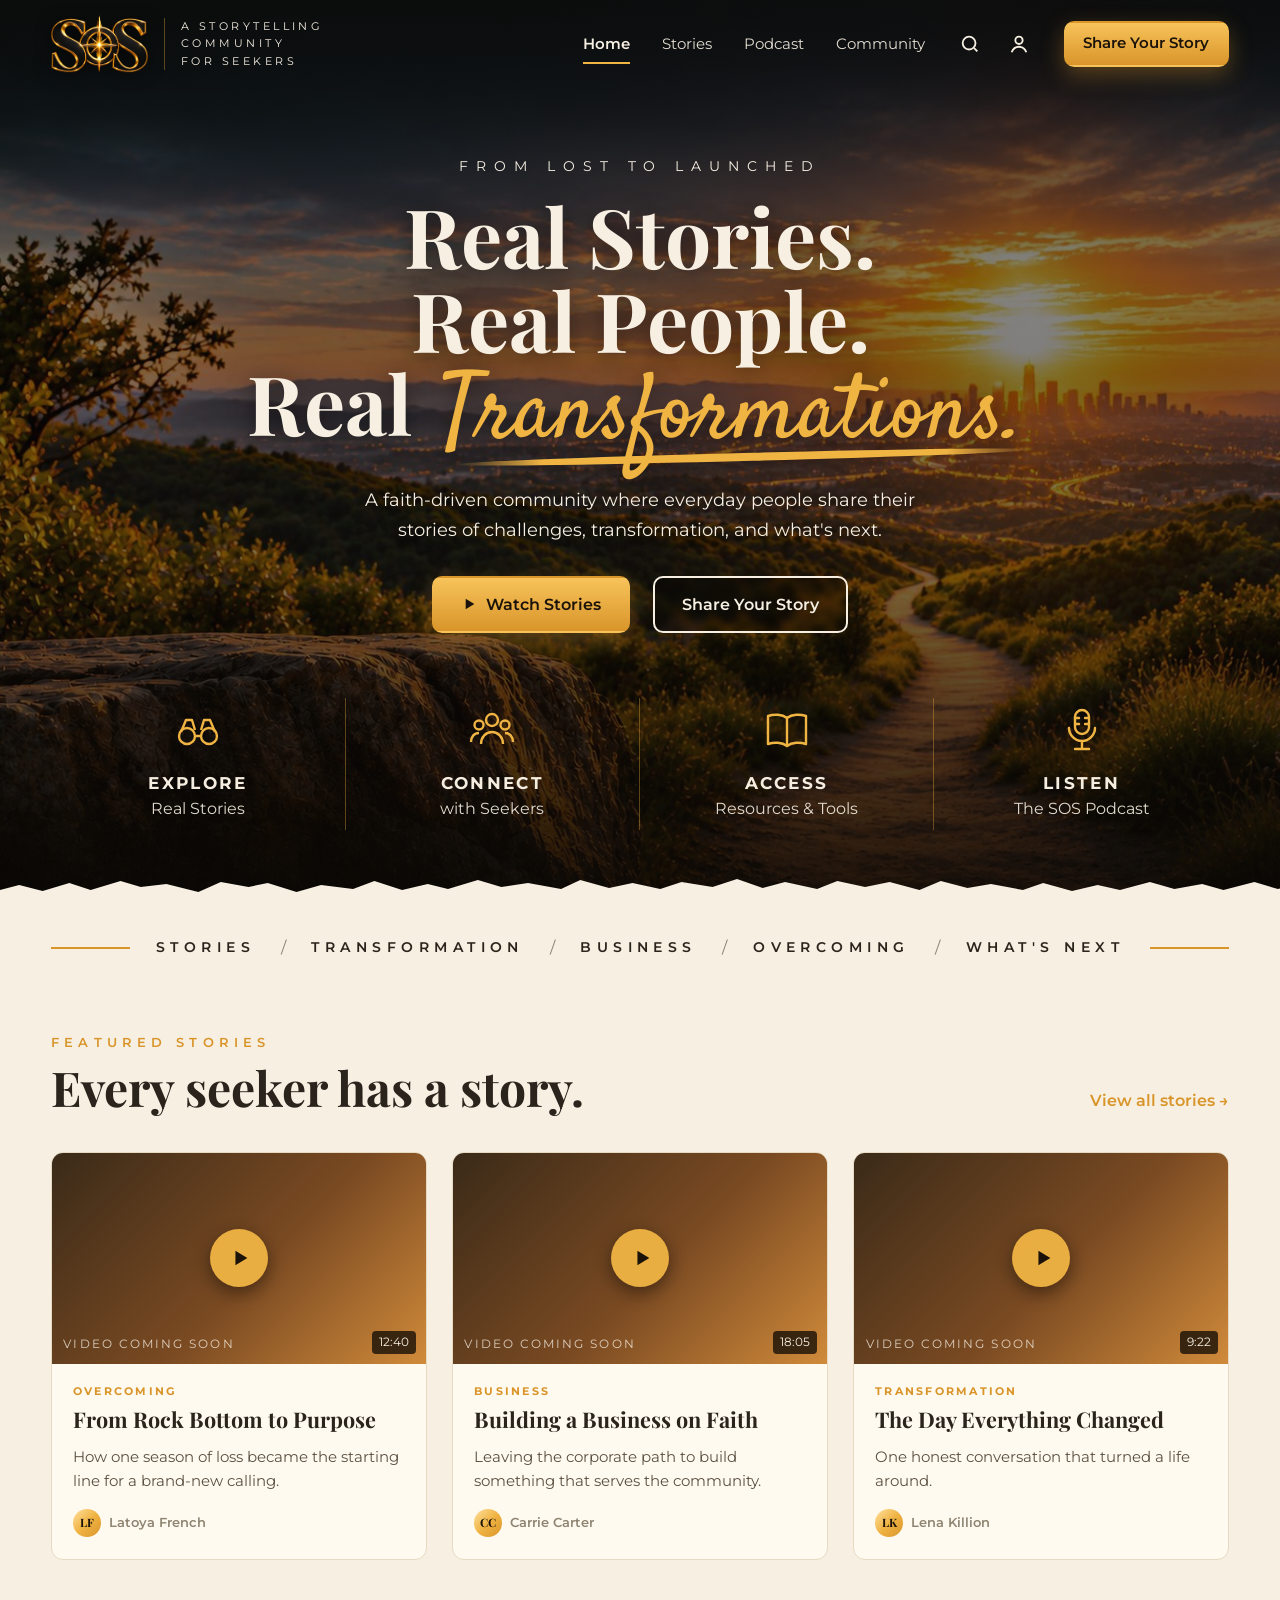
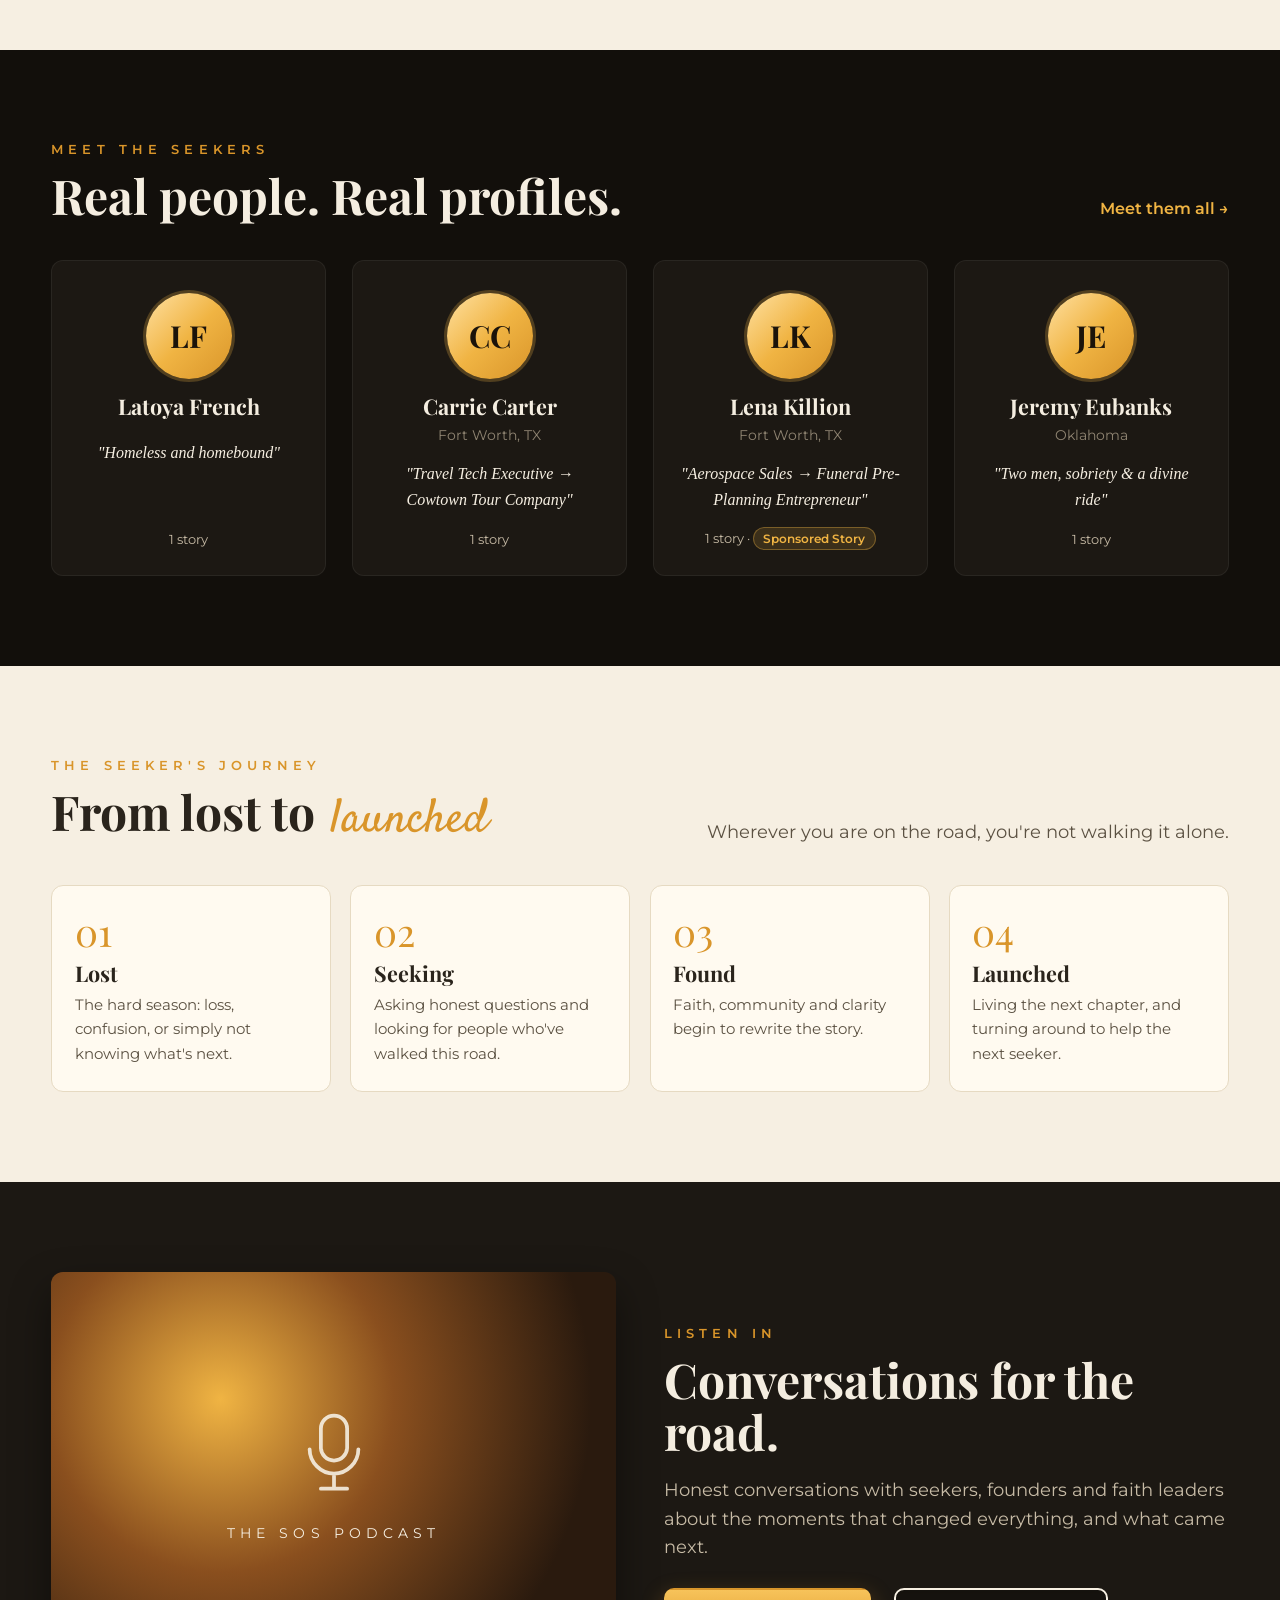
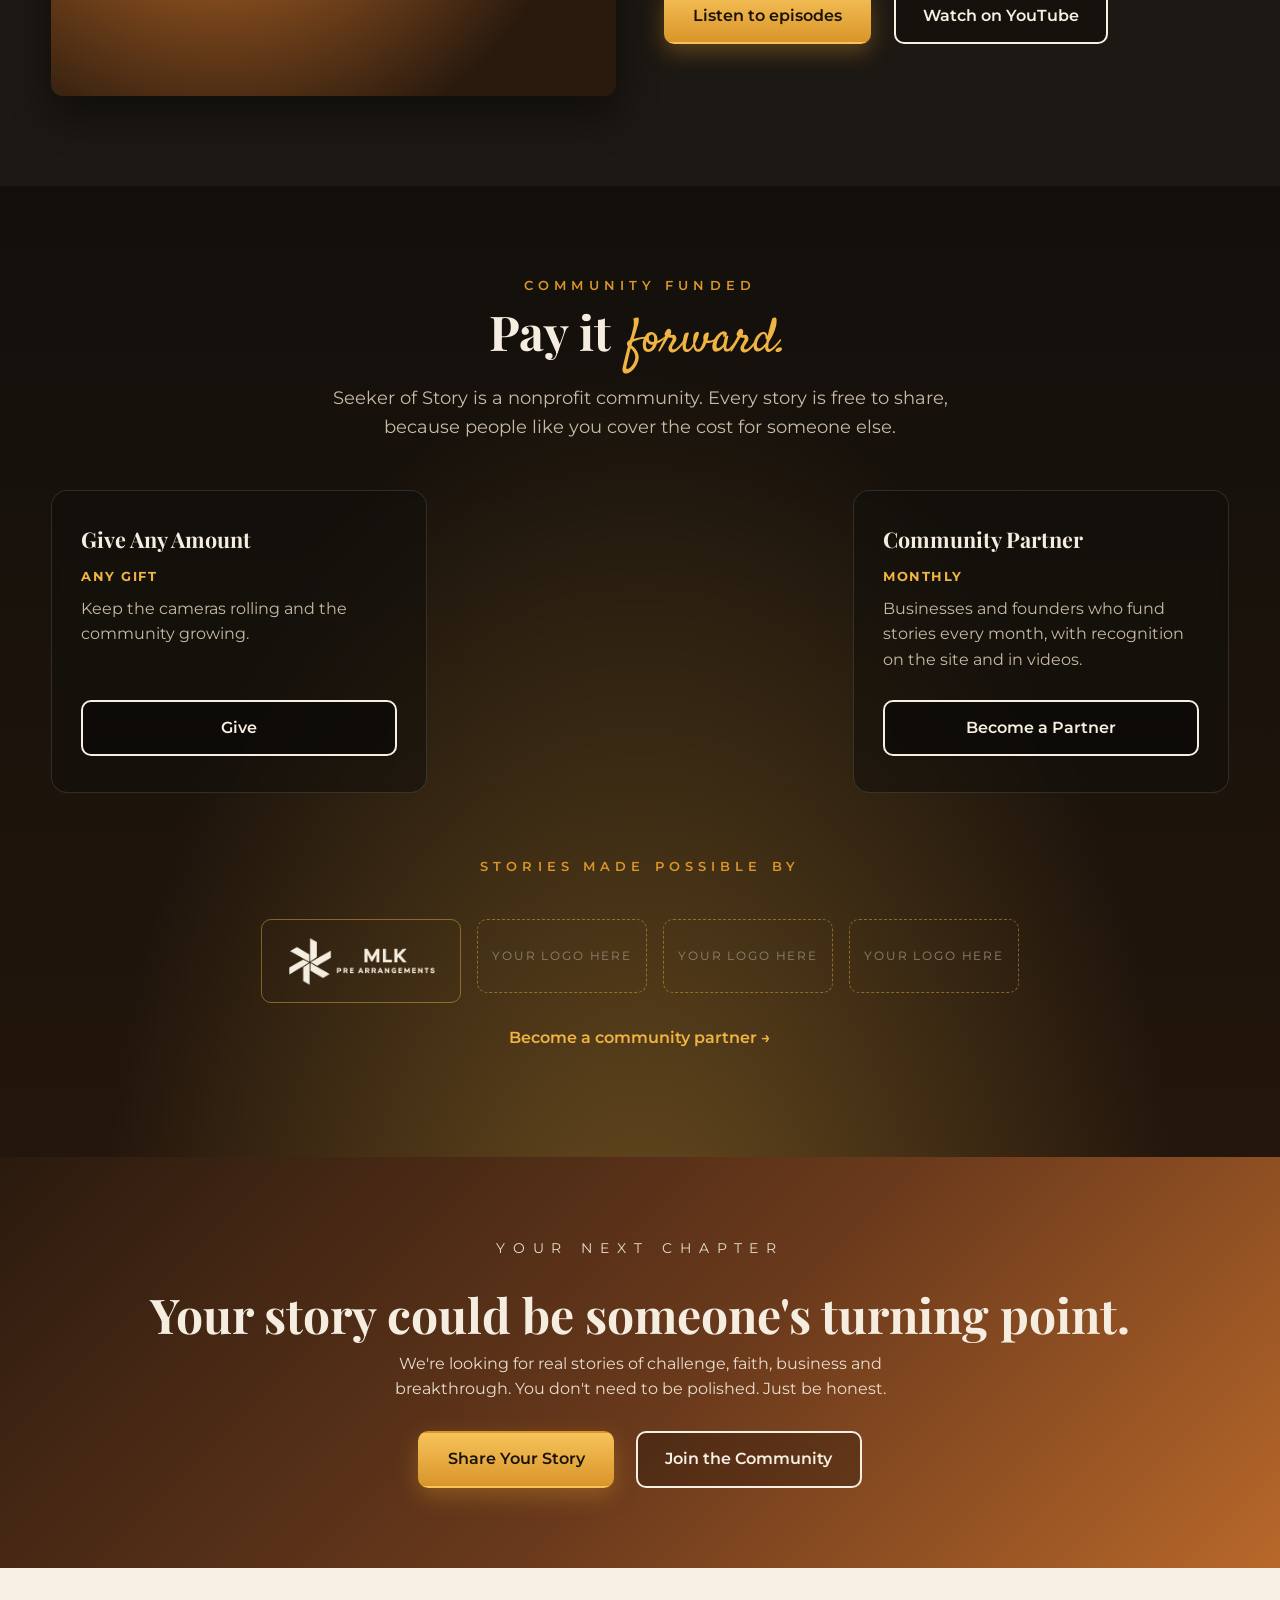
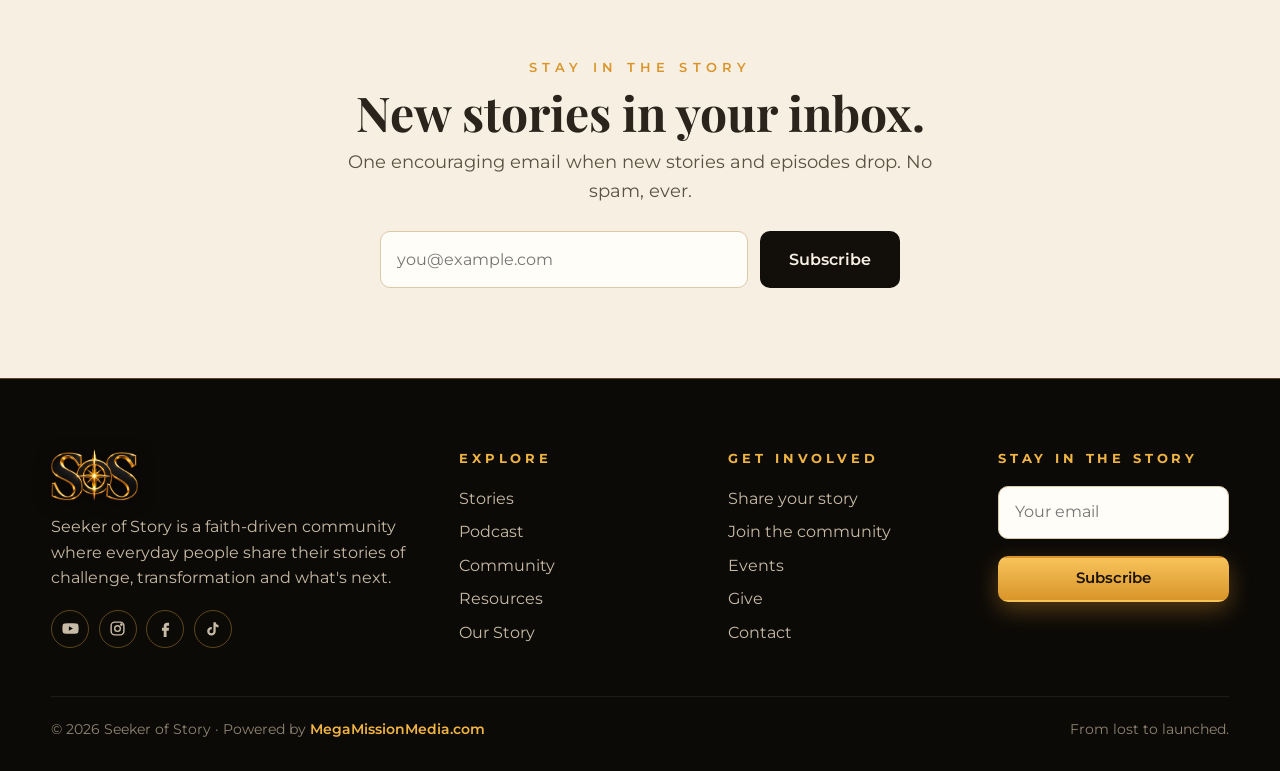
==== commit 872baeae: "Add files via upload" ====
--- a/index.html
+++ b/index.html
@@ -9,6 +9,10 @@
   <meta property="og:description" content="Real Stories. Real People. Real Transformations.">
   <link rel="preconnect" href="https://fonts.googleapis.com"><link rel="preconnect" href="https://fonts.gstatic.com" crossorigin>
   <link href="https://fonts.googleapis.com/css2?family=Montserrat:wght@400;500;600;700&family=Playfair+Display:wght@600;700;800&family=Satisfy&display=swap" rel="stylesheet">
+  <link rel="icon" href="favicon.ico" sizes="any">
+  <link rel="icon" type="image/png" sizes="32x32" href="favicon-32.png">
+  <link rel="icon" type="image/png" sizes="512x512" href="favicon-512.png">
+  <link rel="apple-touch-icon" href="apple-touch-icon.png">
   <link rel="stylesheet" href="style.css">
 </head>
 <body data-page="home">
--- a/style.css
+++ b/style.css
@@ -486,3 +486,8 @@
 .partner-real img { max-width: 100%; max-height: 52px; object-fit: contain; }
 .partner-real { padding: .5rem .9rem; width: 200px; height: 84px; }
 .sponsor-logo { max-width: 280px; width: 100%; margin: .4rem 0 .9rem; }
+
+/* ---------- Logo image ---------- */
+.logo-img { height: 58px; width: auto; display: block; filter: drop-shadow(0 2px 8px rgba(0,0,0,.55)); }
+.logo-footer { height: 52px; }
+@media (max-width: 600px) { .logo-img { height: 46px; } }
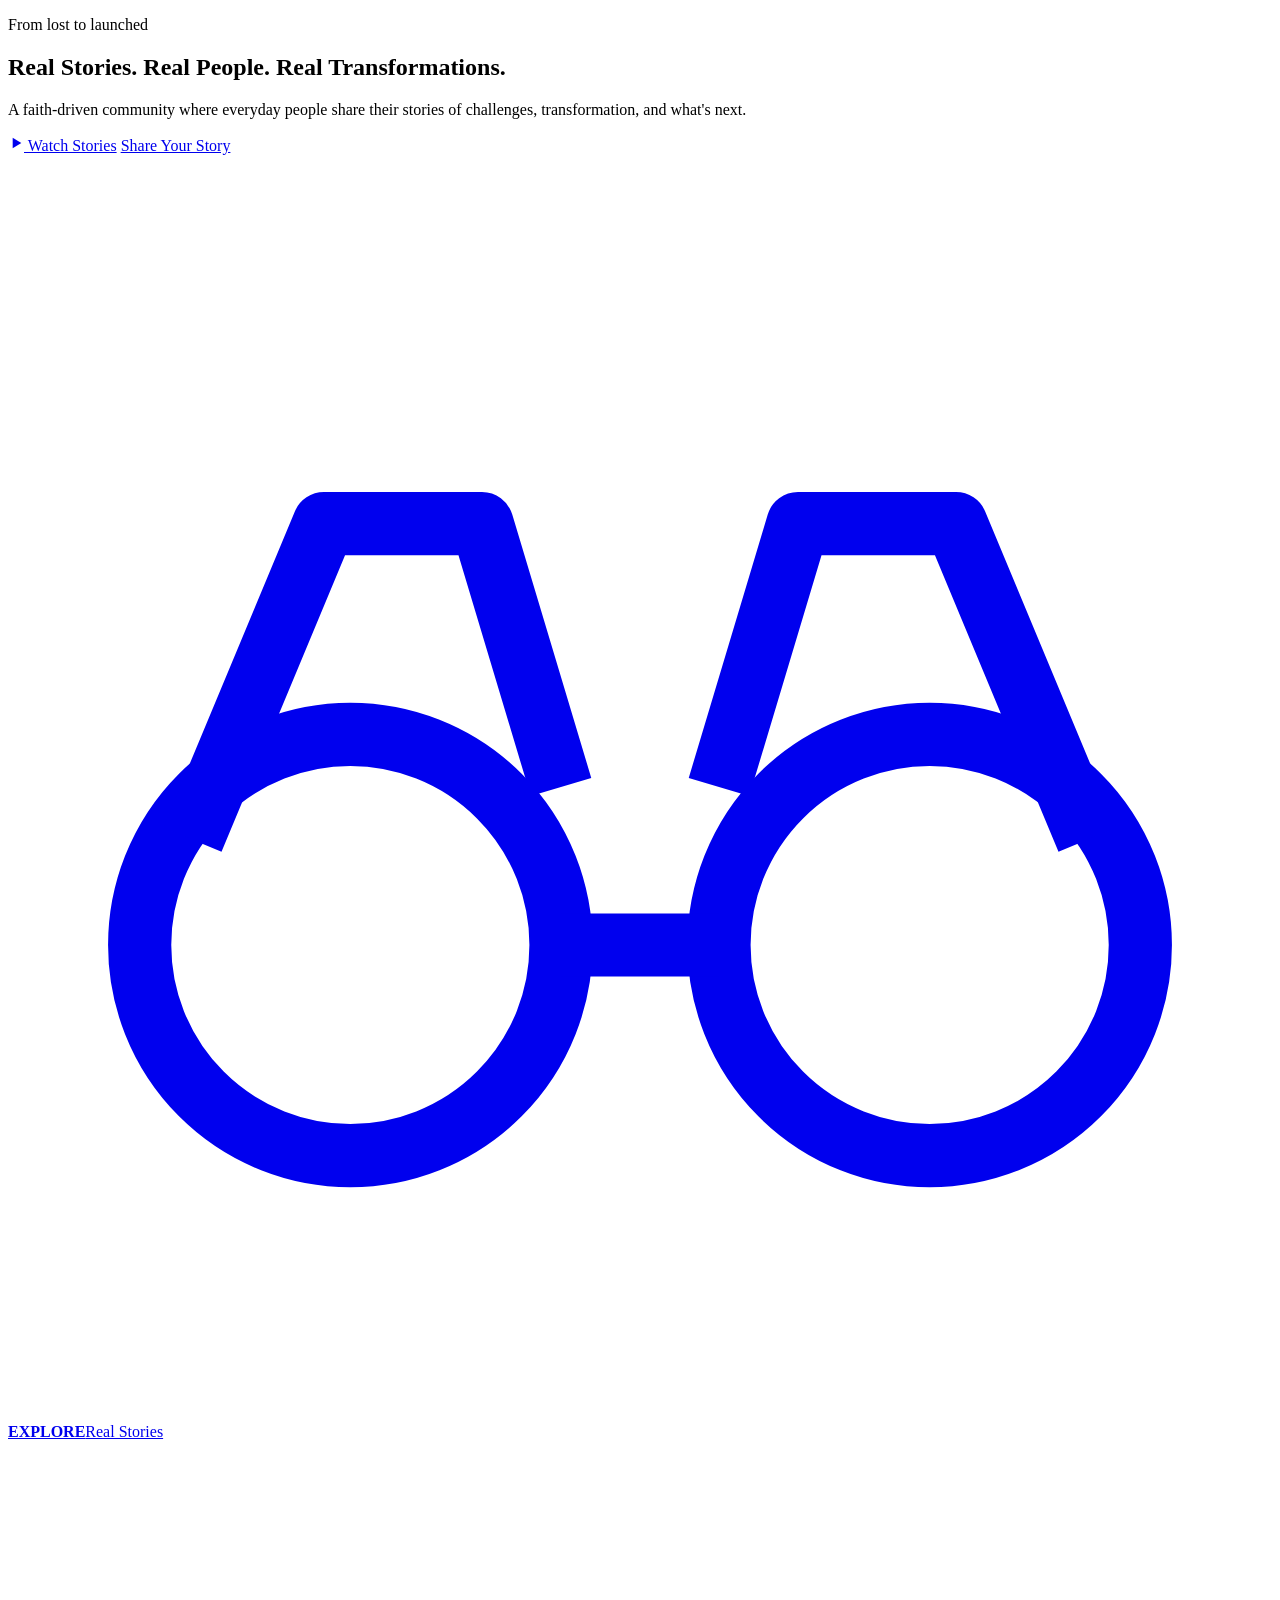
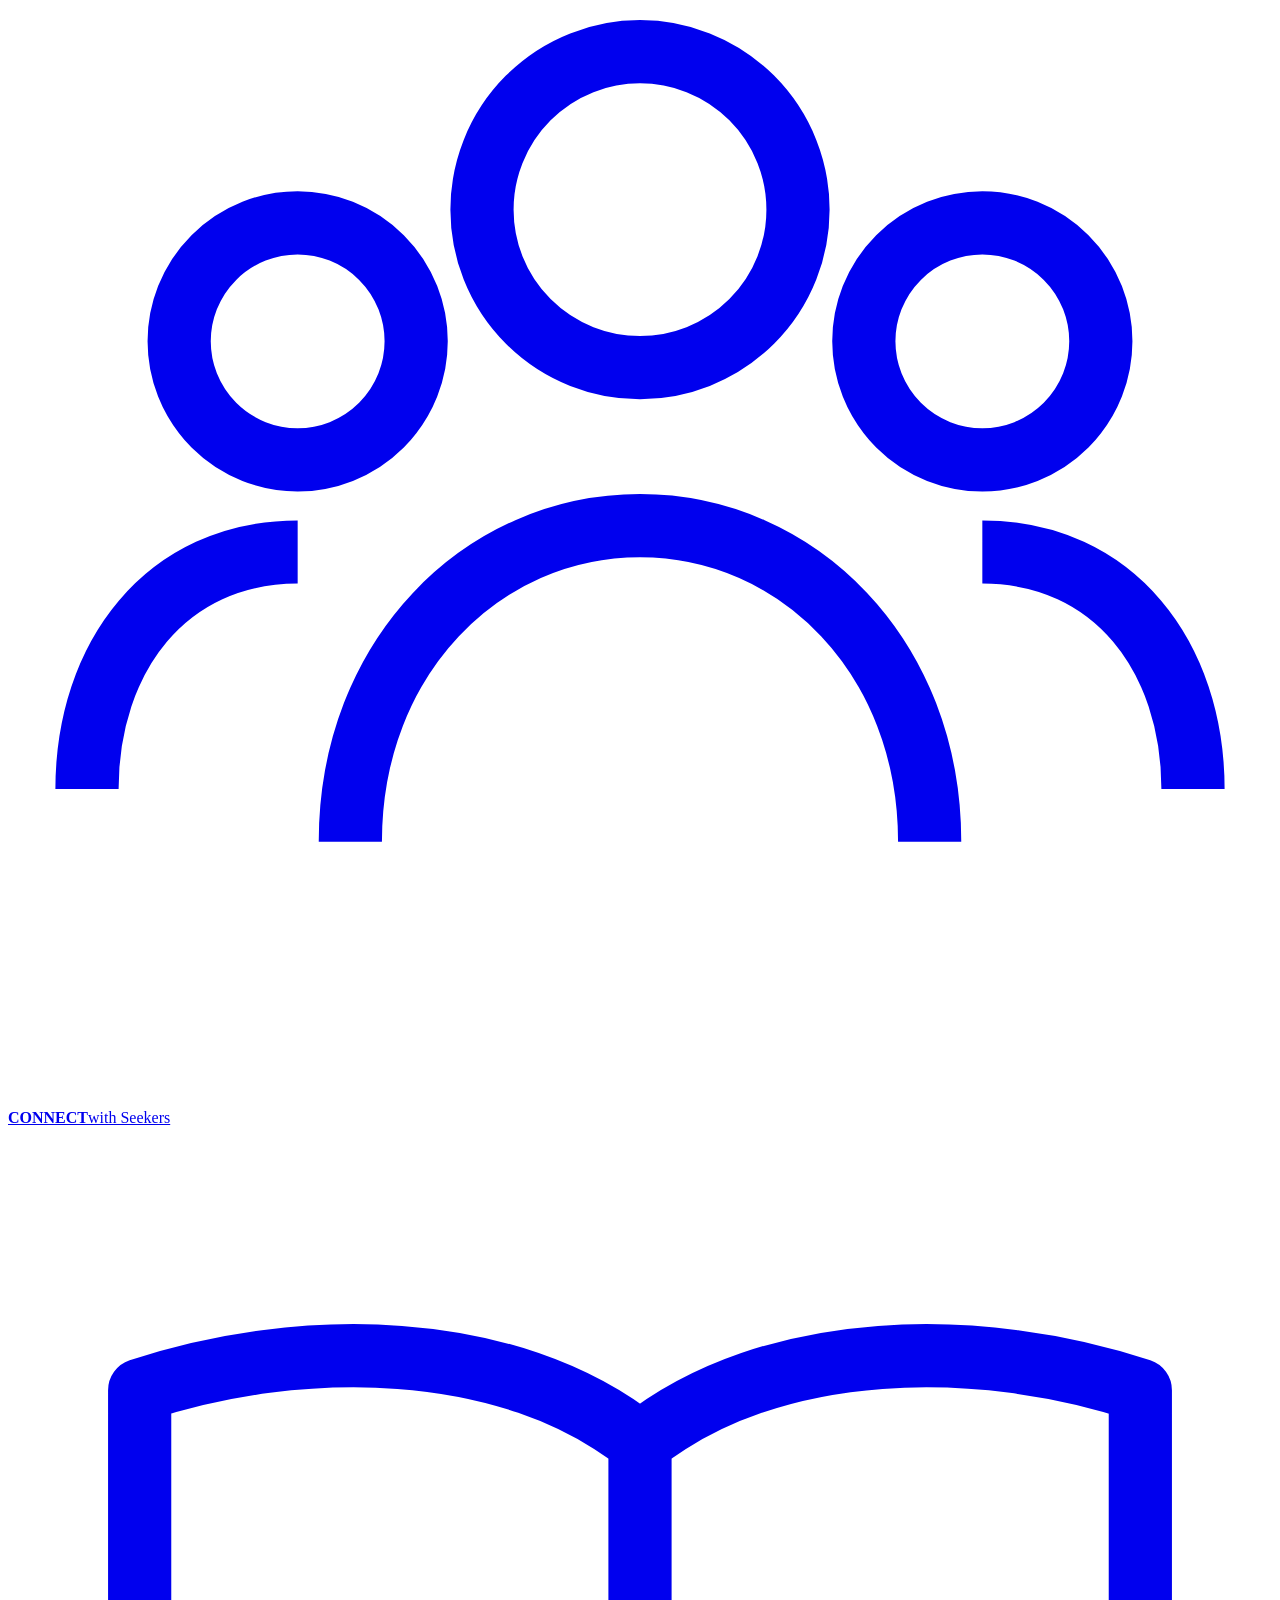
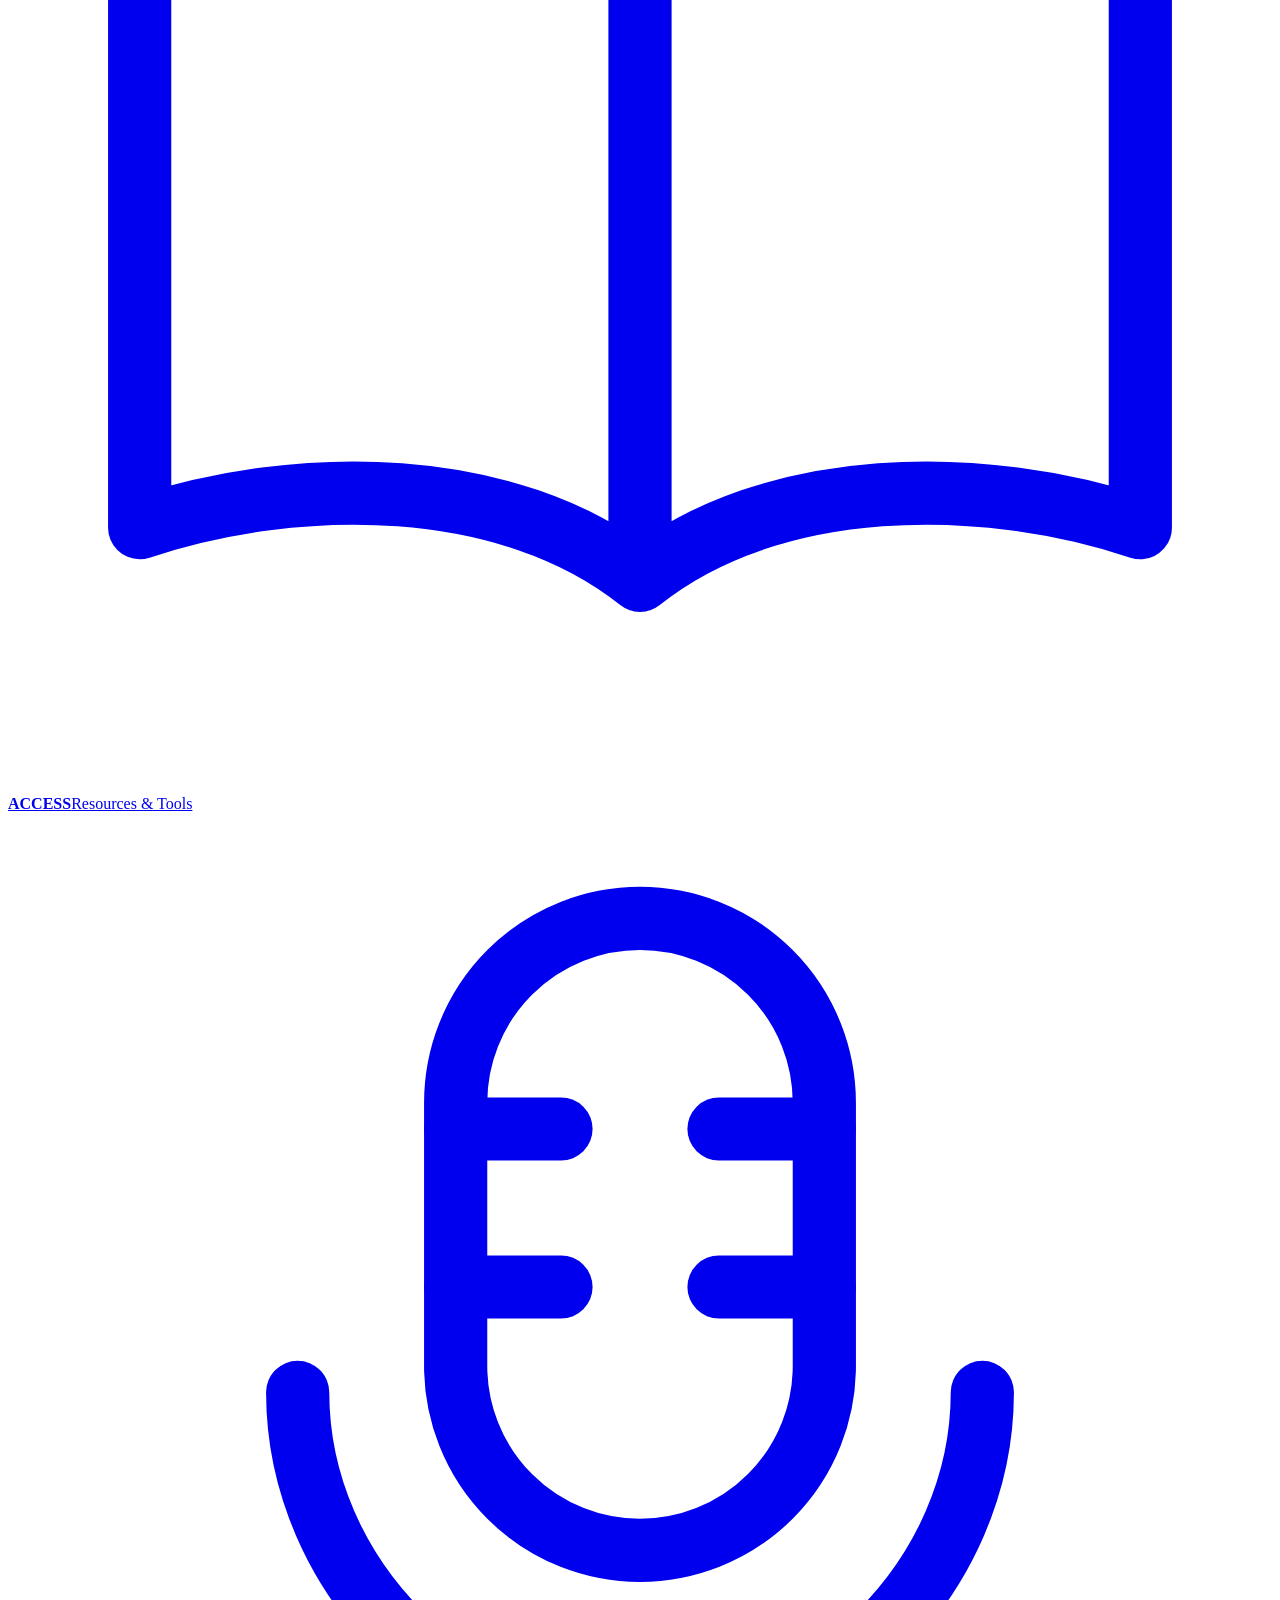
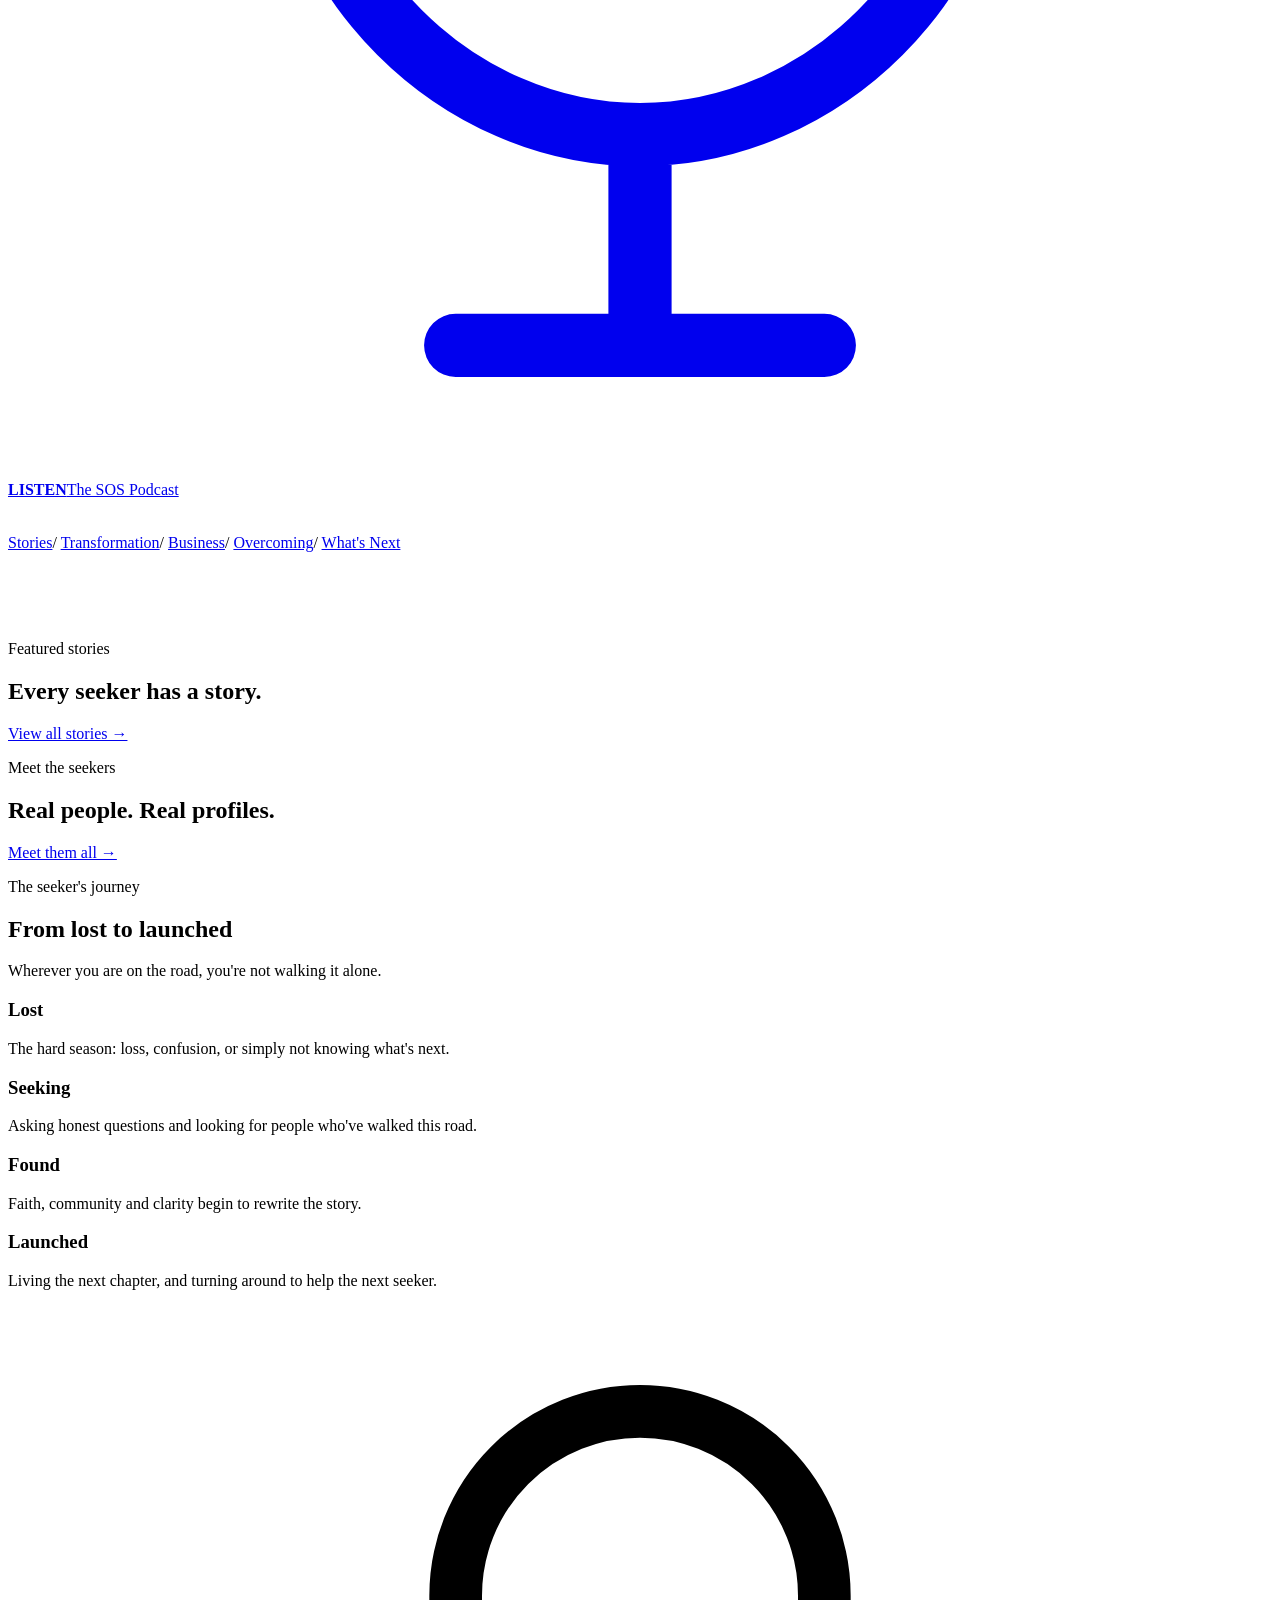
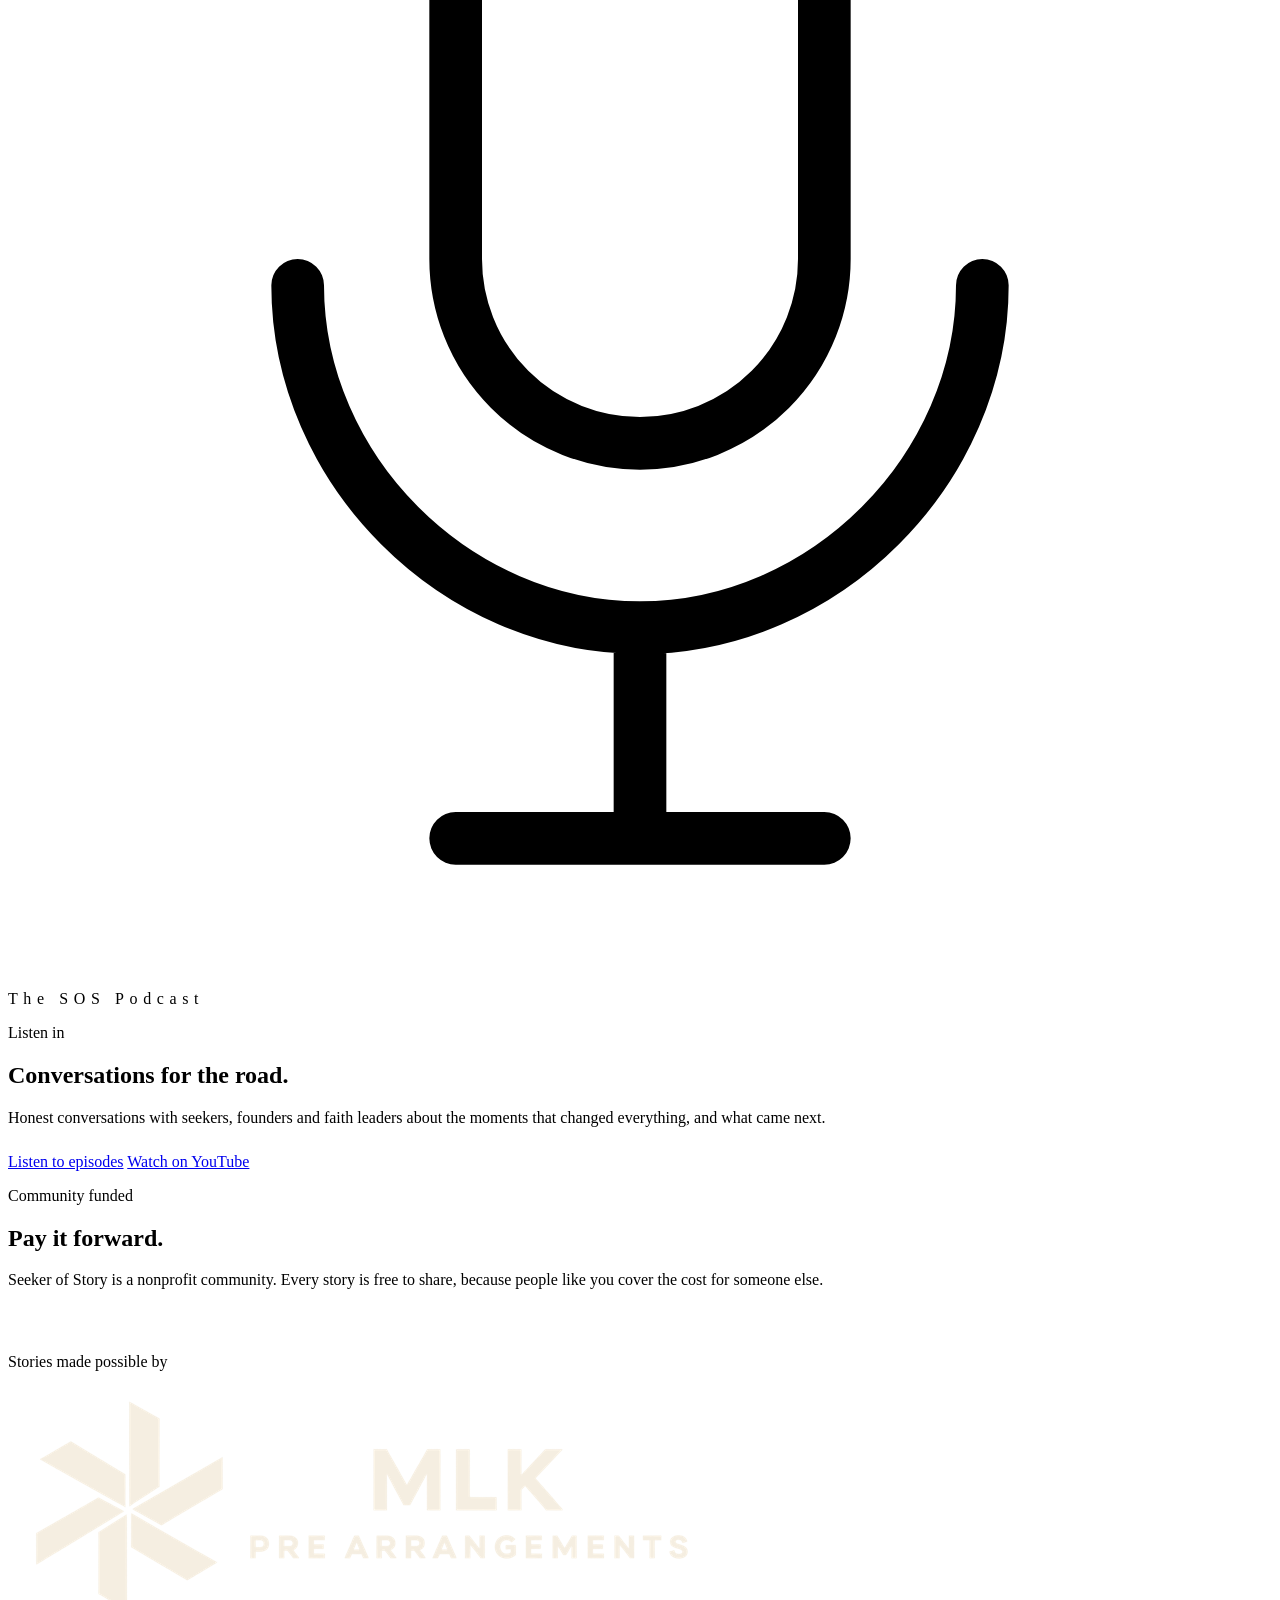
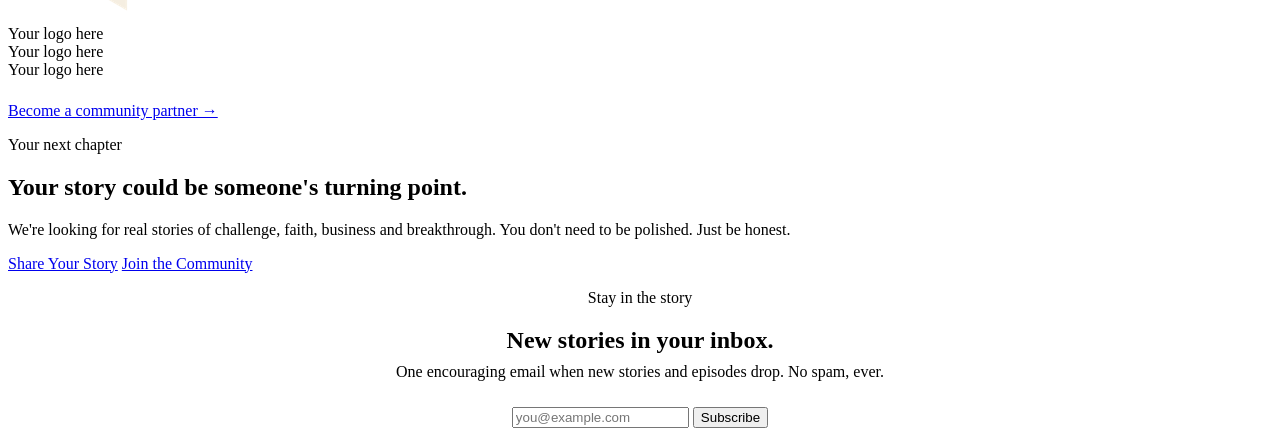
==== commit 85ef9689: "Add files via upload" ====
--- a/index.html
+++ b/index.html
@@ -9,11 +9,11 @@
   <meta property="og:description" content="Real Stories. Real People. Real Transformations.">
   <link rel="preconnect" href="https://fonts.googleapis.com"><link rel="preconnect" href="https://fonts.gstatic.com" crossorigin>
   <link href="https://fonts.googleapis.com/css2?family=Montserrat:wght@400;500;600;700&family=Playfair+Display:wght@600;700;800&family=Satisfy&display=swap" rel="stylesheet">
-  <link rel="icon" href="favicon.ico" sizes="any">
-  <link rel="icon" type="image/png" sizes="32x32" href="favicon-32.png">
-  <link rel="icon" type="image/png" sizes="512x512" href="favicon-512.png">
-  <link rel="apple-touch-icon" href="apple-touch-icon.png">
-  <link rel="stylesheet" href="style.css">
+  <link rel="icon" href="assets/favicon.ico" sizes="any">
+  <link rel="icon" type="image/png" sizes="32x32" href="assets/favicon-32.png">
+  <link rel="icon" type="image/png" sizes="512x512" href="assets/favicon-512.png">
+  <link rel="apple-touch-icon" href="assets/apple-touch-icon.png">
+  <link rel="stylesheet" href="css/style.css">
 </head>
 <body data-page="home">
 
@@ -147,7 +147,7 @@
       <div class="center" style="margin-top:4rem">
         <p class="kicker">Stories made possible by</p>
         <div class="partners">
-          <a class="partner-slot partner-real" href="https://mlkprearrangements.com" target="_blank" rel="noopener" title="MLK Pre-Arrangements"><img src="mlk-logo.png" alt="MLK Pre-Arrangements"></a>
+          <a class="partner-slot partner-real" href="https://mlkprearrangements.com" target="_blank" rel="noopener" title="MLK Pre-Arrangements"><img src="assets/mlk-logo.png" alt="MLK Pre-Arrangements"></a>
           <div class="partner-slot">Your logo here</div>
           <div class="partner-slot">Your logo here</div>
           <div class="partner-slot">Your logo here</div>
@@ -185,7 +185,7 @@
   </section>
 </main>
 
-<script src="data.js"></script>
-<script src="main.js"></script>
+<script src="js/data.js"></script>
+<script src="js/main.js"></script>
 </body>
 </html>
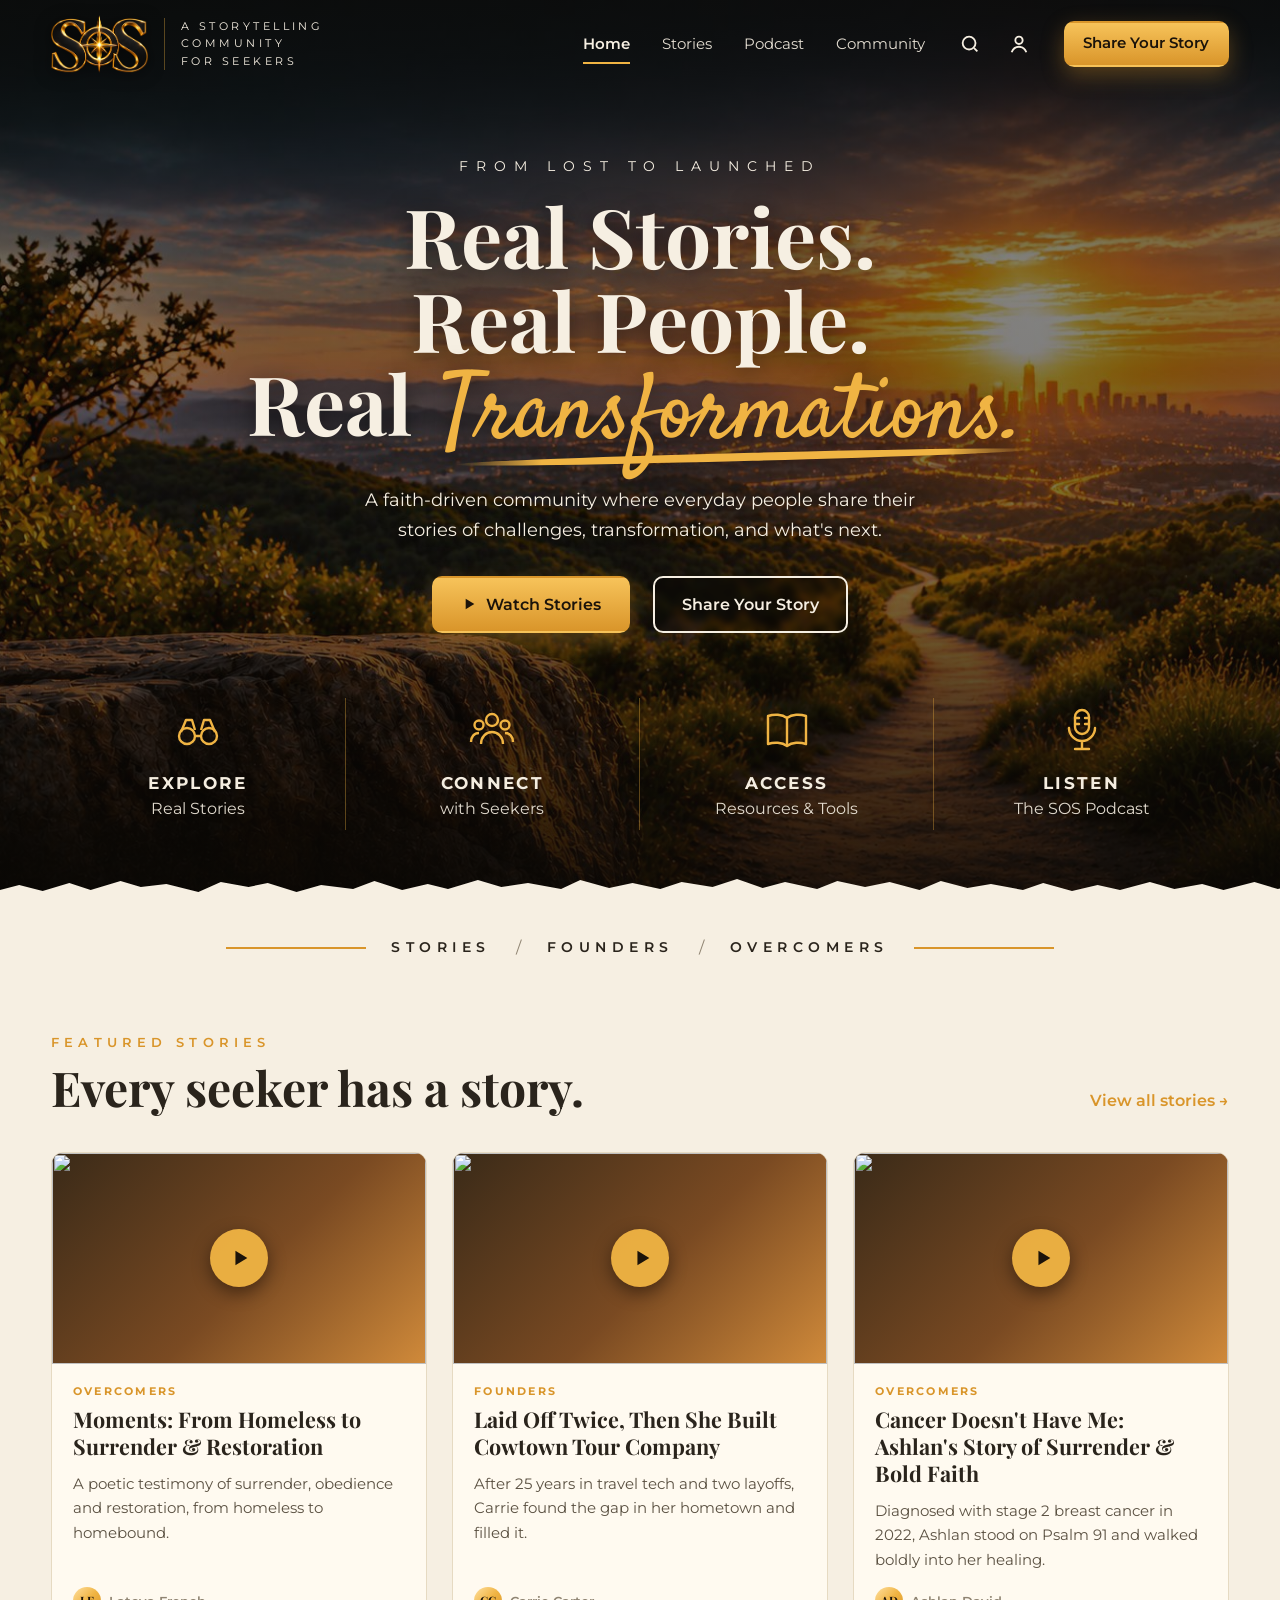
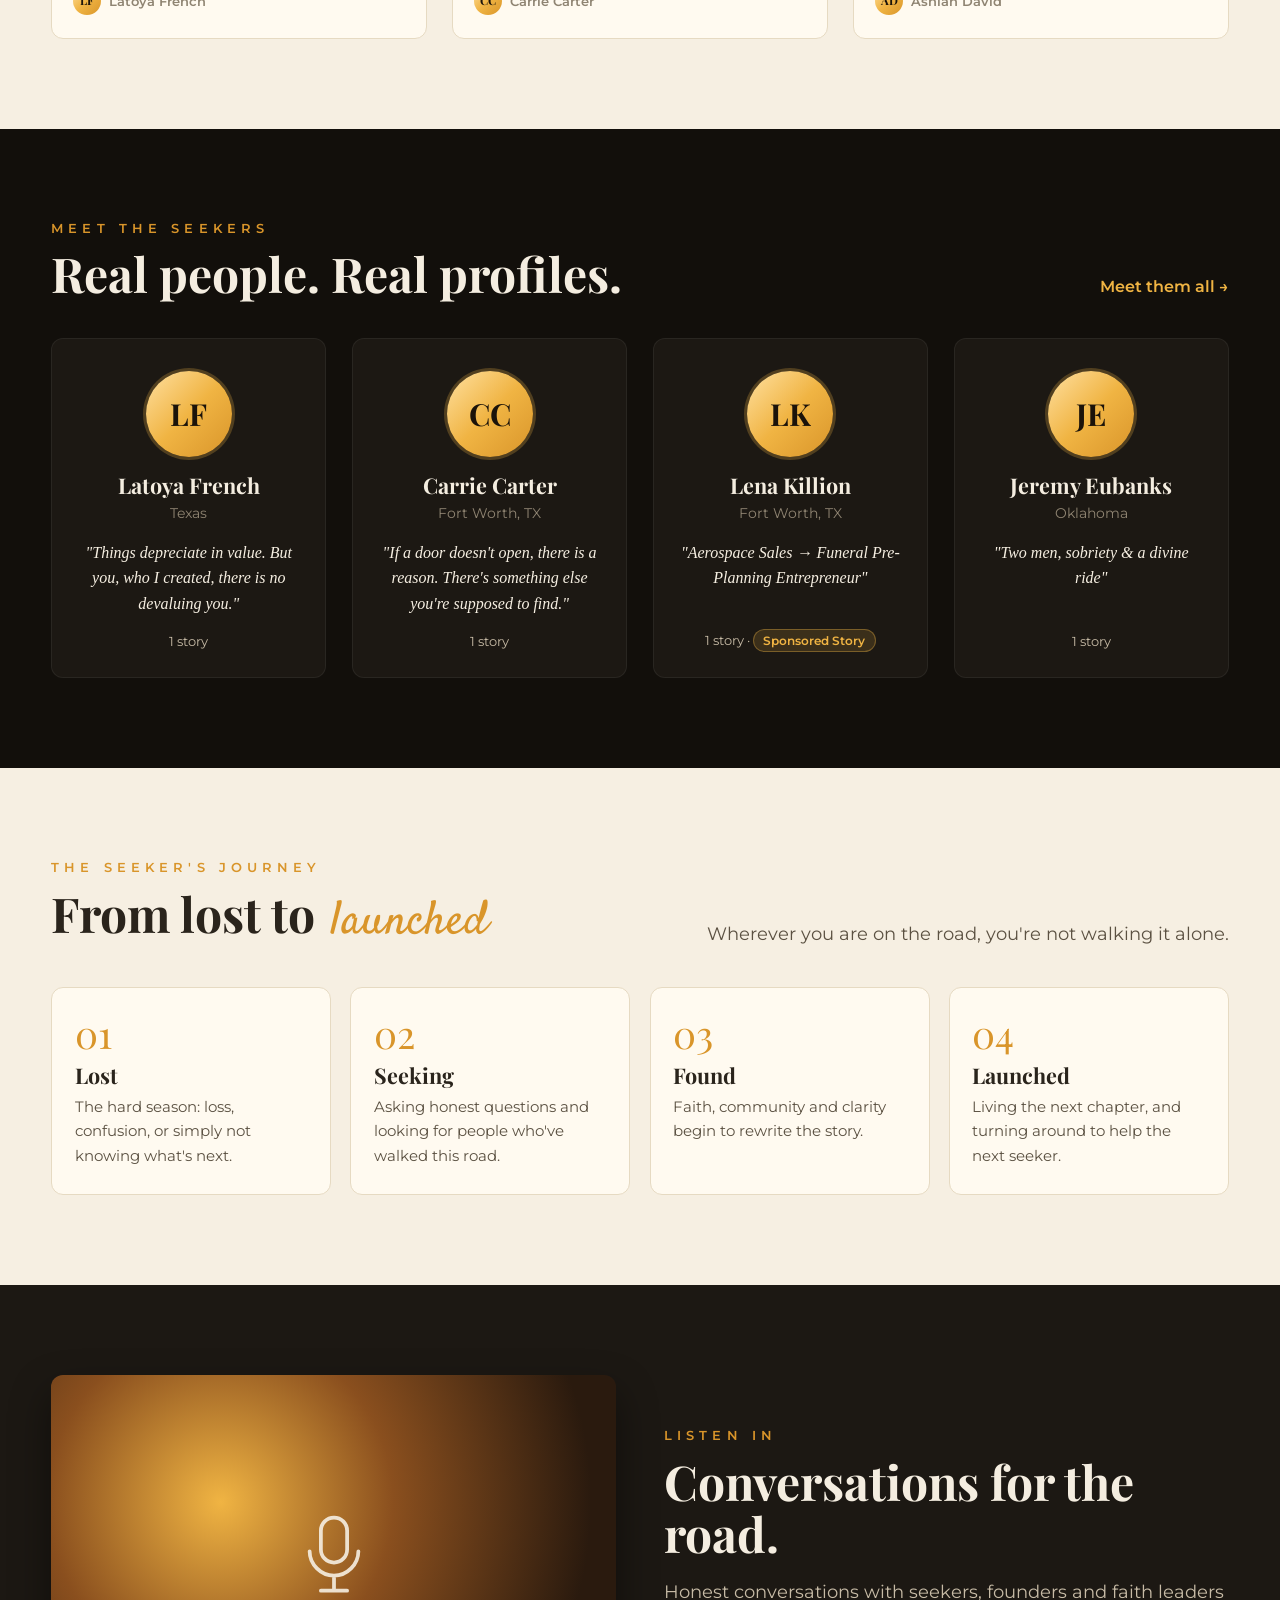
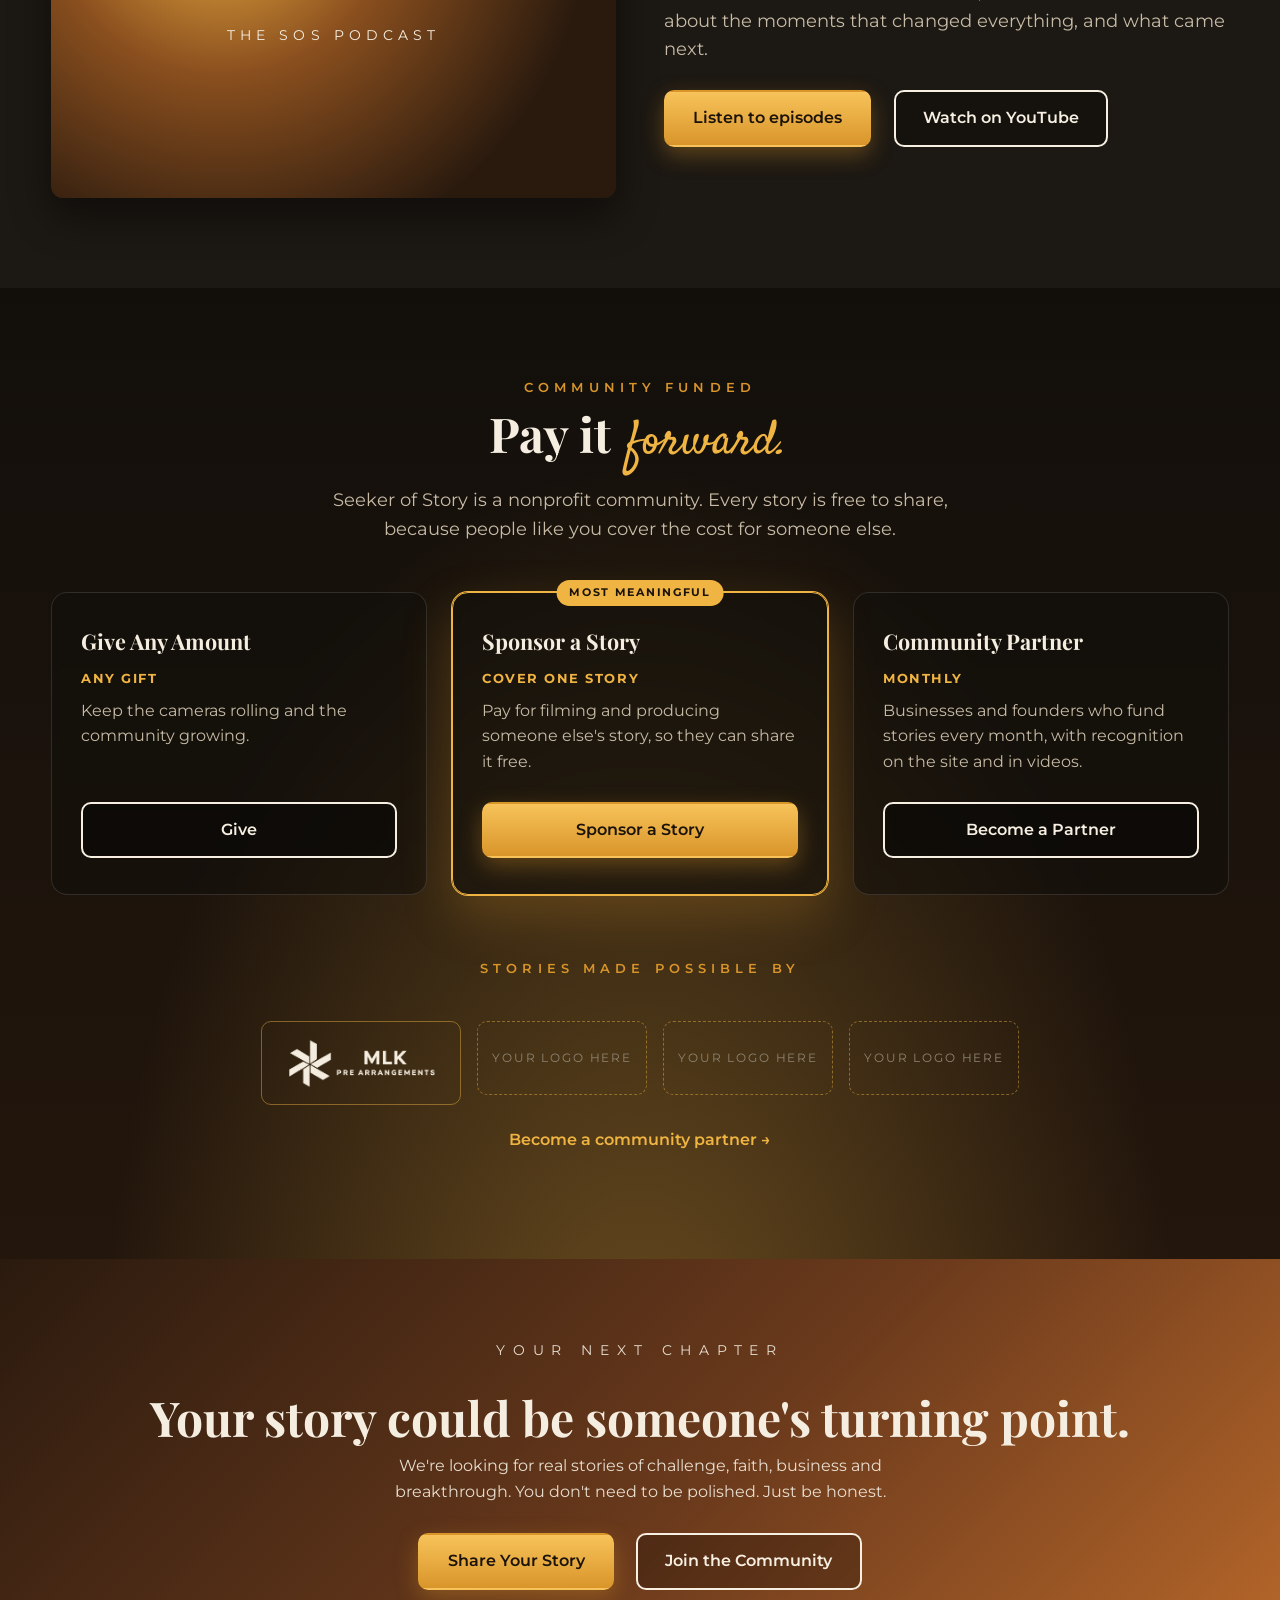
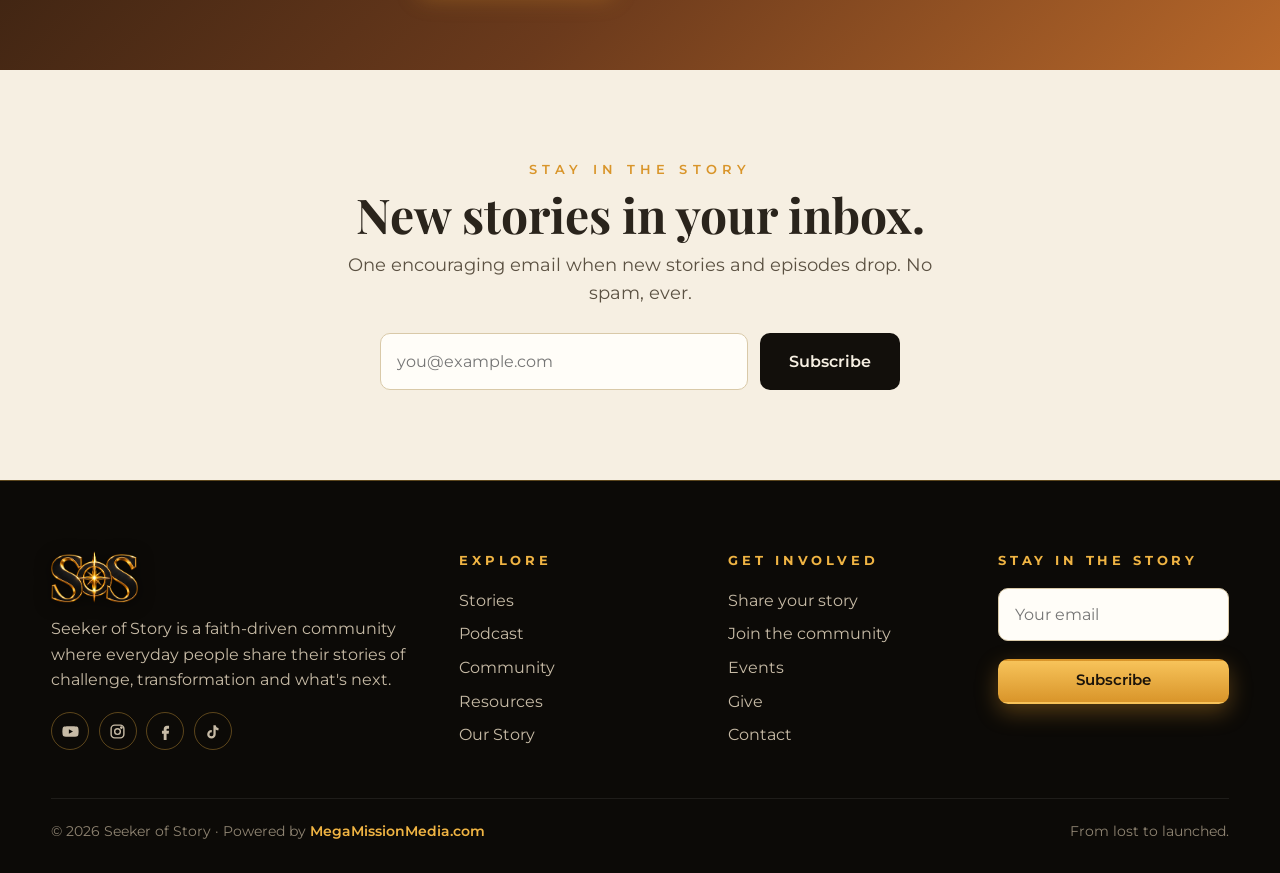
==== commit 94113c96: "Add files via upload" ====
--- a/index.html
+++ b/index.html
@@ -59,10 +59,8 @@
     <nav class="container ribbon-row" aria-label="Story categories">
       <span class="rule"></span>
       <a href="stories.html">Stories</a><span class="slash">/</span>
-      <a href="stories.html#transformation">Transformation</a><span class="slash">/</span>
-      <a href="stories.html#business">Business</a><span class="slash">/</span>
-      <a href="stories.html#overcoming">Overcoming</a><span class="slash">/</span>
-      <a href="stories.html#whatsnext">What's Next</a>
+      <a href="stories.html#founders">Founders</a><span class="slash">/</span>
+      <a href="stories.html#overcomers">Overcomers</a>
       <span class="rule"></span>
     </nav>
   </div>
--- a/css/style.css
+++ b/css/style.css
@@ -0,0 +1,541 @@
+/* =========================================================
+   Seeker of Story — global styles
+   Swap the hero image by dropping a file at assets/hero-bg.jpg
+   ========================================================= */
+:root {
+  --ink: #120f0b;
+  --ink-2: #1c1813;
+  --ink-3: #27211a;
+  --cream: #f6efe2;
+  --cream-2: #ece2cf;
+  --paper-ink: #2a241c;
+  --gold: #f0b443;
+  --gold-2: #d9952a;
+  --gold-soft: #f7d58b;
+  --text: #f4ede0;
+  --muted: #c7bba6;
+  --muted-2: #8f8472;
+  --line: rgba(240, 180, 67, .35);
+  --radius: 12px;
+  --shadow: 0 18px 40px rgba(0,0,0,.45);
+  --serif: "Playfair Display", Georgia, serif;
+  --script: "Satisfy", "Brush Script MT", cursive;
+  --sans: "Montserrat", "Segoe UI", system-ui, sans-serif;
+  --max: 1200px;
+  --hero-image: url("../assets/hero-bg.jpg");
+}
+
+* { box-sizing: border-box; }
+html { scroll-behavior: smooth; }
+body {
+  margin: 0;
+  font-family: var(--sans);
+  font-size: 16px;
+  line-height: 1.6;
+  color: var(--text);
+  background: var(--ink);
+  -webkit-font-smoothing: antialiased;
+}
+img { max-width: 100%; display: block; }
+a { color: inherit; text-decoration: none; }
+button { font: inherit; cursor: pointer; }
+.container { width: min(var(--max), 92vw); margin: 0 auto; }
+.sr-only { position: absolute; width: 1px; height: 1px; overflow: hidden; clip: rect(0 0 0 0); white-space: nowrap; }
+:focus-visible { outline: 2px solid var(--gold); outline-offset: 3px; }
+
+/* ---------- Buttons ---------- */
+.btn {
+  display: inline-flex; align-items: center; justify-content: center; gap: .55rem;
+  padding: .85rem 1.7rem; border-radius: 10px; font-weight: 600; font-size: 1rem;
+  border: 2px solid transparent; transition: transform .15s ease, box-shadow .2s ease, background .2s ease;
+}
+.btn:hover { transform: translateY(-2px); }
+.btn-gold {
+  background: linear-gradient(180deg, #f7c35a, var(--gold-2));
+  color: #1b130a; box-shadow: 0 8px 22px rgba(217,149,42,.35);
+}
+.btn-gold:hover { box-shadow: 0 12px 28px rgba(217,149,42,.5); }
+.btn-ghost { border-color: var(--cream); color: var(--cream); background: rgba(0,0,0,.25); backdrop-filter: blur(3px); }
+.btn-ghost:hover { background: rgba(255,255,255,.1); }
+.btn-dark { background: var(--ink); color: var(--cream); }
+.btn-sm { padding: .55rem 1.1rem; font-size: .92rem; }
+
+/* ---------- Header ---------- */
+.site-header {
+  position: fixed; inset: 0 0 auto 0; z-index: 50;
+  transition: background .3s ease, box-shadow .3s ease;
+}
+.site-header.scrolled, .site-header.solid { background: rgba(18,15,11,.94); box-shadow: 0 6px 24px rgba(0,0,0,.4); backdrop-filter: blur(8px); }
+/* Gold divider line under the header once you scroll (same gold as the seeker avatars) */
+.site-header::after {
+  content: ""; position: absolute; left: 0; right: 0; bottom: 0; height: 1px;
+  background: linear-gradient(90deg, transparent 0%, var(--gold-2) 12%, var(--gold) 50%, var(--gold-2) 88%, transparent 100%);
+  opacity: 0; transition: opacity .3s ease; pointer-events: none;
+}
+.site-header.scrolled::after, .site-header.solid::after { opacity: .85; }
+.nav { display: flex; align-items: center; gap: 1.5rem; height: 88px; }
+.brand { display: flex; align-items: center; gap: 1rem; flex-shrink: 0; }
+.logo {
+  font-family: var(--serif); font-weight: 800; font-size: 3.2rem; line-height: 1;
+  display: flex; align-items: center; letter-spacing: -.02em;
+  background: linear-gradient(180deg, #ffe6a6 0%, var(--gold) 45%, #a8681a 100%);
+  -webkit-background-clip: text; background-clip: text; color: transparent;
+  filter: drop-shadow(0 2px 6px rgba(0,0,0,.6));
+}
+.logo .compass { width: .95em; height: .95em; margin: 0 -.02em; -webkit-text-fill-color: initial; }
+.brand-tag {
+  border-left: 1px solid var(--line); padding-left: 1rem;
+  font-size: .68rem; letter-spacing: .32em; line-height: 1.6; text-transform: uppercase; color: var(--cream);
+}
+.nav-links { display: flex; gap: 2rem; margin-left: auto; list-style: none; padding: 0; margin-top: 0; margin-bottom: 0; }
+.nav-links a { font-size: .95rem; padding: .4rem 0; position: relative; color: var(--cream); opacity: .92; }
+.nav-links a::after {
+  content: ""; position: absolute; left: 0; right: 0; bottom: -4px; height: 2px;
+  background: var(--gold); transform: scaleX(0); transition: transform .2s ease;
+}
+.nav-links a:hover::after, .nav-links a.active::after { transform: scaleX(1); }
+.nav-links a.active { opacity: 1; font-weight: 600; }
+.nav-icons { display: flex; gap: .4rem; align-items: center; }
+.icon-btn {
+  background: none; border: 0; color: var(--cream); width: 42px; height: 42px; border-radius: 50%;
+  display: grid; place-items: center;
+}
+.icon-btn:hover { background: rgba(255,255,255,.08); }
+.icon-btn svg { width: 22px; height: 22px; }
+.menu-toggle { display: none; }
+
+/* ---------- Hero ---------- */
+.hero {
+  position: relative; min-height: 100vh; display: flex; flex-direction: column;
+  background:
+    linear-gradient(180deg, rgba(10,8,5,.82) 0%, rgba(10,8,5,.5) 30%, rgba(10,8,5,.55) 65%, rgba(10,8,5,.9) 100%),
+    var(--hero-image) center 60% / cover no-repeat,
+    radial-gradient(ellipse at 72% 38%, #f7b85a 0%, #c9772e 14%, #6b3a1c 34%, #2a1a10 58%, #120d08 100%);
+  overflow: hidden;
+}
+.hero-inner { flex: 1; display: flex; flex-direction: column; align-items: center; justify-content: center; text-align: center; padding: 130px 0 40px; }
+.eyebrow { font-size: .9rem; letter-spacing: .55em; text-transform: uppercase; color: var(--cream); margin: 0 0 1rem; }
+.hero h1 {
+  font-family: var(--serif); font-weight: 700; font-size: clamp(2.6rem, 6.4vw, 5.4rem);
+  line-height: 1.02; margin: 0; color: var(--cream); text-shadow: 0 4px 24px rgba(0,0,0,.55);
+}
+.hero h1 span { display: block; }
+.hero h1 .script { display: inline-block; font-size: 1.12em; }
+@media (min-width: 700px) { .hero h1 > span { white-space: nowrap; } }
+.script {
+  font-family: var(--script); font-weight: 400; color: var(--gold);
+  position: relative; display: inline-block; padding: 0 .1em;
+}
+.script-underline::after {
+  content: ""; position: absolute; left: 4%; right: 0; bottom: .02em; height: .09em;
+  background: linear-gradient(90deg, transparent, var(--gold) 15%, var(--gold) 85%, transparent);
+  border-radius: 50%; transform: rotate(-1.5deg);
+}
+.hero-sub { max-width: 560px; font-size: 1.15rem; margin: 1.4rem auto 2rem; color: var(--cream); text-shadow: 0 2px 10px rgba(0,0,0,.6); }
+.hero-ctas { display: flex; gap: 1.4rem; flex-wrap: wrap; justify-content: center; }
+
+.pillars { display: grid; grid-template-columns: repeat(4, 1fr); padding: 0 0 70px; }
+.pillar { text-align: center; padding: .5rem 1rem; border-right: 1px solid var(--line); transition: transform .2s ease; }
+.pillar:last-child { border-right: 0; }
+.pillar:hover { transform: translateY(-4px); }
+.pillar svg { width: 48px; height: 48px; color: var(--gold); margin: 0 auto .5rem; }
+.pillar strong { display: block; letter-spacing: .14em; font-size: 1.05rem; }
+.pillar span { color: var(--cream); opacity: .9; }
+
+/* ---------- Torn paper ribbon ---------- */
+.ribbon { position: relative; background: var(--cream); color: var(--paper-ink); padding: 2.2rem 0 2rem; }
+.ribbon::before {
+  content: ""; position: absolute; left: 0; right: 0; top: -22px; height: 24px;
+  background: url("data:image/svg+xml,%3Csvg xmlns='http://www.w3.org/2000/svg' viewBox='0 0 1200 24' preserveAspectRatio='none'%3E%3Cpath fill='%23f6efe2' d='M0 24V12l18-5 22 6 25-8 20 7 28-9 19 6 24-3 30 8 21-10 26 5 18-4 27 9 23-7 30 4 20-8 26 9 24-6 19 5 28-9 22 7 25-4 31 6 18-9 27 8 22-5 26 6 20-7 29 5 23-8 24 9 21-6 30 7 19-8 26 6 23-5 28 8 20-9 25 7 22-4 30 6 19-7 27 8 24-6 21 5 28-8 23 7 26-5 20 6 29-8 22 7 25-6 18 5 27-7 24 8 21-5 26 4 20-6V24z'/%3E%3C/svg%3E") center / 100% 100%;
+}
+.ribbon-row { display: flex; align-items: center; gap: 1.6rem; justify-content: center; flex-wrap: wrap; }
+.ribbon-row .rule { flex: 1; max-width: 140px; height: 2px; background: var(--gold-2); }
+.ribbon-row a { font-weight: 600; letter-spacing: .38em; font-size: .9rem; text-transform: uppercase; }
+.ribbon-row a:hover { color: var(--gold-2); }
+.ribbon-row .slash { color: var(--muted-2); }
+
+/* ---------- Sections ---------- */
+section { padding: 90px 0; }
+.section-light { background: var(--cream); color: var(--paper-ink); }
+.section-dark2 { background: var(--ink-2); }
+.section-head { display: flex; align-items: end; justify-content: space-between; gap: 1rem; margin-bottom: 2.4rem; flex-wrap: wrap; }
+.kicker { font-size: .8rem; letter-spacing: .4em; text-transform: uppercase; color: var(--gold-2); font-weight: 600; margin: 0 0 .5rem; }
+h2 { font-family: var(--serif); font-size: clamp(2rem, 4vw, 3rem); line-height: 1.1; margin: 0; }
+h3 { font-family: var(--serif); font-size: 1.35rem; line-height: 1.25; margin: 0 0 .4rem; }
+.lead { font-size: 1.12rem; color: var(--muted); max-width: 640px; }
+.section-light .lead { color: #5b5142; }
+.link-arrow { font-weight: 600; color: var(--gold); display: inline-flex; gap: .4rem; align-items: center; }
+.section-light .link-arrow { color: var(--gold-2); }
+.link-arrow:hover { gap: .7rem; }
+
+/* ---------- Page hero (inner pages) ---------- */
+.page-hero {
+  padding: 170px 0 80px; text-align: center;
+  background:
+    linear-gradient(180deg, rgba(10,8,5,.82), rgba(10,8,5,.92)),
+    var(--hero-image) center 40% / cover no-repeat,
+    radial-gradient(ellipse at 70% 30%, #b8682a 0%, #4a2a15 40%, #120d08 85%);
+}
+.page-hero h1 { font-family: var(--serif); font-size: clamp(2.4rem, 5vw, 4rem); margin: 0 0 .6rem; }
+.page-hero p { color: var(--muted); max-width: 640px; margin: 0 auto; font-size: 1.12rem; }
+
+/* ---------- Story cards ---------- */
+.grid { display: grid; gap: 1.6rem; }
+.grid-3 { grid-template-columns: repeat(3, 1fr); }
+.grid-4 { grid-template-columns: repeat(4, 1fr); }
+.grid-2 { grid-template-columns: repeat(2, 1fr); }
+.card {
+  background: var(--ink-2); border: 1px solid rgba(255,255,255,.06); border-radius: var(--radius);
+  overflow: hidden; transition: transform .2s ease, box-shadow .2s ease, border-color .2s ease;
+  display: flex; flex-direction: column;
+}
+.card:hover { transform: translateY(-4px); box-shadow: var(--shadow); border-color: var(--line); }
+.section-light .card { background: #fffaf0; border-color: #e6dac2; }
+.thumb {
+  position: relative; aspect-ratio: 16/9; overflow: hidden; border: 0; padding: 0; width: 100%;
+  background: linear-gradient(135deg, #3a2a18, #7a4a22 55%, #d08a3a);
+  display: grid; place-items: center; color: var(--cream);
+}
+.thumb img { position: absolute; inset: 0; width: 100%; height: 100%; object-fit: cover; }
+.thumb .ph-label { position: absolute; left: .7rem; bottom: .6rem; font-size: .72rem; letter-spacing: .18em; text-transform: uppercase; opacity: .8; }
+.play {
+  position: absolute; width: 58px; height: 58px; border-radius: 50%; background: rgba(240,180,67,.95);
+  display: grid; place-items: center; box-shadow: 0 6px 18px rgba(0,0,0,.45); transition: transform .2s ease;
+}
+.thumb:hover .play { transform: scale(1.1); }
+.play svg { width: 22px; height: 22px; color: #1b130a; margin-left: 3px; }
+.duration { position: absolute; right: .6rem; bottom: .6rem; background: rgba(0,0,0,.7); font-size: .78rem; padding: .1rem .45rem; border-radius: 4px; }
+.card-body { padding: 1.2rem 1.3rem 1.4rem; display: flex; flex-direction: column; gap: .35rem; flex: 1; }
+.tag { align-self: flex-start; font-size: .7rem; letter-spacing: .2em; text-transform: uppercase; color: var(--gold); font-weight: 700; }
+.section-light .tag { color: var(--gold-2); }
+.card p { margin: 0; color: var(--muted); font-size: .95rem; }
+.section-light .card p { color: #5b5142; }
+.card .meta { margin-top: auto; padding-top: .6rem; font-size: .82rem; color: var(--muted-2); }
+
+/* Featured story (big) */
+.featured { display: grid; grid-template-columns: 1.4fr 1fr; gap: 2.4rem; align-items: center; margin-bottom: 2.6rem; }
+.featured .thumb { border-radius: var(--radius); box-shadow: var(--shadow); }
+.featured h3 { font-size: 2rem; }
+
+/* ---------- Filters ---------- */
+.toolbar { display: flex; gap: 1rem; flex-wrap: wrap; align-items: center; justify-content: space-between; margin-bottom: 2rem; }
+.chips { display: flex; gap: .5rem; flex-wrap: wrap; }
+.chip {
+  border: 1px solid var(--line); background: transparent; color: var(--cream);
+  padding: .45rem 1rem; border-radius: 999px; font-size: .88rem;
+}
+.section-light .chip { color: var(--paper-ink); border-color: #d6c4a0; }
+.chip.active, .chip:hover { background: var(--gold); color: #1b130a; border-color: var(--gold); }
+.search-input {
+  background: var(--ink-3); border: 1px solid rgba(255,255,255,.12); color: var(--text);
+  padding: .7rem 1rem; border-radius: 10px; min-width: 260px; font: inherit;
+}
+.empty { text-align: center; color: var(--muted-2); padding: 3rem 0; grid-column: 1 / -1; }
+
+/* ---------- Journey ---------- */
+.journey { display: grid; grid-template-columns: repeat(4, 1fr); gap: 1.2rem; counter-reset: step; }
+.step { position: relative; padding: 1.6rem 1.4rem; border-radius: var(--radius); background: #fffaf0; border: 1px solid #e6dac2; }
+.step::before {
+  counter-increment: step; content: "0" counter(step);
+  font-family: var(--serif); font-size: 2.4rem; color: var(--gold-2); line-height: 1; display: block; margin-bottom: .6rem;
+}
+.step p { margin: 0; color: #5b5142; font-size: .95rem; }
+
+/* ---------- Split / CTA ---------- */
+.split { display: grid; grid-template-columns: 1fr 1fr; gap: 3rem; align-items: center; }
+.art-box {
+  aspect-ratio: 4/3; border-radius: var(--radius); box-shadow: var(--shadow);
+  background: radial-gradient(circle at 30% 30%, #f0b443 0, #8a4f1e 35%, #2a1a0e 75%);
+  display: grid; place-items: center; text-align: center; color: var(--cream); padding: 2rem;
+}
+.art-box svg { width: 90px; height: 90px; color: var(--cream); opacity: .9; }
+.cta-band {
+  text-align: center; padding: 80px 0;
+  background: linear-gradient(135deg, #2a1a0e, #6b3a1c 55%, #b8682a);
+}
+.cta-band h2 { margin-bottom: .6rem; }
+.cta-band p { color: var(--cream); opacity: .9; max-width: 600px; margin: 0 auto 1.8rem; }
+
+/* ---------- Podcast ---------- */
+.episode { display: grid; grid-template-columns: 110px 1fr auto; gap: 1.3rem; align-items: center; padding: 1.2rem; border-radius: var(--radius); background: var(--ink-2); border: 1px solid rgba(255,255,255,.06); }
+.episode + .episode { margin-top: 1rem; }
+.ep-num { font-family: var(--serif); font-size: 2rem; color: var(--gold); text-align: center; line-height: 1; }
+.ep-num small { display: block; font-family: var(--sans); font-size: .65rem; letter-spacing: .25em; color: var(--muted-2); margin-top: .3rem; }
+.episode h3 { font-size: 1.2rem; }
+.episode p { margin: 0; color: var(--muted); font-size: .95rem; }
+.platforms { display: flex; gap: .7rem; flex-wrap: wrap; justify-content: center; margin-top: 1.6rem; }
+
+/* ---------- Community / resources ---------- */
+.feature { padding: 1.8rem; border-radius: var(--radius); background: var(--ink-2); border: 1px solid rgba(255,255,255,.06); }
+.section-light .feature { background: #fffaf0; border-color: #e6dac2; }
+.feature svg { width: 40px; height: 40px; color: var(--gold); margin-bottom: .8rem; }
+.feature p { margin: 0; color: var(--muted); }
+.section-light .feature p { color: #5b5142; }
+.event { display: grid; grid-template-columns: 84px 1fr auto; gap: 1.2rem; align-items: center; padding: 1.2rem 0; border-bottom: 1px solid #e0d3b8; }
+.event .date { text-align: center; background: var(--ink); color: var(--cream); border-radius: 10px; padding: .6rem 0; line-height: 1.1; }
+.event .date b { display: block; font-family: var(--serif); font-size: 1.8rem; color: var(--gold); }
+.event .date span { font-size: .7rem; letter-spacing: .2em; }
+.event p { margin: 0; color: #5b5142; font-size: .95rem; }
+.res-type { font-size: .75rem; color: var(--muted-2); }
+
+/* ---------- Forms ---------- */
+.form { display: grid; gap: 1.1rem; }
+.form-row { display: grid; grid-template-columns: 1fr 1fr; gap: 1.1rem; }
+label { font-weight: 600; font-size: .9rem; display: grid; gap: .4rem; }
+label small { font-weight: 400; color: var(--muted-2); }
+input, textarea, select {
+  font: inherit; color: var(--paper-ink); background: #fffdf8; border: 1px solid #d9c9a8;
+  border-radius: 10px; padding: .8rem 1rem; width: 100%;
+}
+textarea { min-height: 160px; resize: vertical; }
+input:focus, textarea:focus, select:focus { outline: 2px solid var(--gold); border-color: var(--gold); }
+.check { display: flex; gap: .6rem; align-items: flex-start; font-weight: 400; }
+.check input { width: auto; margin-top: .3rem; }
+.form-card { background: #fffaf0; color: var(--paper-ink); border-radius: 16px; padding: 2.4rem; box-shadow: var(--shadow); }
+.form-msg { padding: 1rem 1.2rem; border-radius: 10px; background: #e8f3e3; color: #234a1f; display: none; }
+.form-msg.show { display: block; }
+.form-msg.err { background: #fbe6e1; color: #7a2412; }
+.inline-form { display: flex; gap: .7rem; max-width: 520px; margin: 0 auto; }
+.inline-form input { flex: 1; }
+
+/* ---------- Modals ---------- */
+.overlay {
+  position: fixed; inset: 0; z-index: 100; background: rgba(8,6,4,.86); backdrop-filter: blur(6px);
+  display: none; align-items: flex-start; justify-content: center; padding: 8vh 1rem 2rem; overflow-y: auto;
+}
+.overlay.open { display: flex; }
+.modal { width: min(900px, 100%); position: relative; }
+.modal-close { position: absolute; top: -48px; right: 0; color: var(--cream); }
+.video-frame { aspect-ratio: 16/9; background: #000; border-radius: var(--radius); overflow: hidden; display: grid; place-items: center; text-align: center; }
+.video-frame iframe { width: 100%; height: 100%; border: 0; }
+.video-frame .ph { padding: 2rem; color: var(--muted); }
+.modal-info { padding: 1.2rem .2rem; }
+.modal-info h3 { font-size: 1.6rem; }
+.modal-info p { color: var(--muted); margin: .2rem 0 0; }
+.search-box input { font-size: 1.3rem; padding: 1.1rem 1.3rem; }
+.results { margin-top: 1.2rem; display: grid; gap: .6rem; }
+.result { display: block; padding: 1rem 1.2rem; background: var(--ink-2); border-radius: 10px; border: 1px solid rgba(255,255,255,.06); }
+.result:hover { border-color: var(--gold); }
+.result small { color: var(--gold); letter-spacing: .15em; text-transform: uppercase; font-size: .7rem; }
+.result div { color: var(--muted); font-size: .9rem; }
+.panel { background: #fffaf0; color: var(--paper-ink); border-radius: 16px; padding: 2.2rem; max-width: 440px; margin: 0 auto; }
+.panel h3 { font-size: 1.7rem; }
+
+/* ---------- Footer ---------- */
+.site-footer { background: #0c0a07; padding: 70px 0 30px; border-top: 1px solid var(--line); }
+.footer-grid { display: grid; grid-template-columns: 1.6fr 1fr 1fr 1fr; gap: 2.4rem; }
+.site-footer h4 { font-size: .8rem; letter-spacing: .3em; text-transform: uppercase; color: var(--gold); margin: 0 0 1rem; }
+.site-footer ul { list-style: none; padding: 0; margin: 0; display: grid; gap: .5rem; }
+.site-footer a { color: var(--muted); }
+.site-footer a:hover { color: var(--cream); }
+.site-footer p { color: var(--muted); margin: .8rem 0 0; }
+.socials { display: flex; gap: .6rem; margin-top: 1.2rem; }
+.socials a { width: 38px; height: 38px; border-radius: 50%; border: 1px solid var(--line); display: grid; place-items: center; }
+.socials svg { width: 17px; height: 17px; }
+.footer-bottom { margin-top: 3rem; padding-top: 1.4rem; border-top: 1px solid rgba(255,255,255,.08); display: flex; justify-content: space-between; flex-wrap: wrap; gap: 1rem; color: var(--muted-2); font-size: .85rem; }
+
+/* ---------- Reveal ---------- */
+.reveal { opacity: 0; transform: translateY(18px); transition: opacity .6s ease, transform .6s ease; }
+.reveal.in { opacity: 1; transform: none; }
+@media (prefers-reduced-motion: reduce) { .reveal { opacity: 1; transform: none; } * { transition: none !important; } }
+
+/* ---------- Responsive ---------- */
+@media (max-width: 1100px) {
+  .nav-links { gap: 1.2rem; }
+  .brand-tag { display: none; }
+}
+@media (max-width: 900px) {
+  .menu-toggle { display: grid; }
+  .nav-links {
+    position: fixed; inset: 88px 0 auto 0; flex-direction: column; gap: 0; background: rgba(18,15,11,.98);
+    padding: .5rem 6vw 1.5rem; display: none; border-bottom: 1px solid var(--line);
+  }
+  .nav-links.open { display: flex; }
+  .nav-links a { display: block; padding: .9rem 0; border-bottom: 1px solid rgba(255,255,255,.06); }
+  .nav .btn-share { display: none; }
+  .grid-3, .grid-4 { grid-template-columns: repeat(2, 1fr); }
+  .pillars { grid-template-columns: repeat(2, 1fr); row-gap: 1.6rem; }
+  .pillar:nth-child(2) { border-right: 0; }
+  .featured, .split { grid-template-columns: 1fr; }
+  .journey { grid-template-columns: repeat(2, 1fr); }
+  .footer-grid { grid-template-columns: 1fr 1fr; }
+}
+@media (max-width: 600px) {
+  .logo { font-size: 2.5rem; }
+  .grid-3, .grid-4, .grid-2, .journey, .form-row { grid-template-columns: 1fr; }
+  .episode { grid-template-columns: 70px 1fr; }
+  .episode .btn { grid-column: 1 / -1; }
+  .event { grid-template-columns: 70px 1fr; }
+  .event .btn { grid-column: 1 / -1; }
+  .ribbon-row .rule { display: none; }
+  .ribbon-row { gap: .8rem; }
+  .ribbon-row a { letter-spacing: .2em; font-size: .78rem; }
+  .eyebrow { letter-spacing: .3em; font-size: .78rem; }
+  .inline-form { flex-direction: column; }
+  .form-card { padding: 1.5rem; }
+  .footer-grid { grid-template-columns: 1fr; }
+  .search-input { min-width: 0; width: 100%; }
+}
+
+/* ---------- Seekers / profiles ---------- */
+.avatar {
+  display: inline-grid; place-items: center; flex-shrink: 0; border-radius: 50%; object-fit: cover;
+  width: 44px; height: 44px; font-family: var(--serif); font-weight: 700; color: #1b130a;
+  background: linear-gradient(135deg, #ffe0a0, var(--gold) 50%, var(--gold-2)); box-shadow: 0 0 0 3px rgba(240,180,67,.25);
+}
+.avatar.sm { width: 28px; height: 28px; font-size: .72rem; box-shadow: none; }
+.avatar.lg { width: 86px; height: 86px; font-size: 1.9rem; }
+.avatar.xl { width: 130px; height: 130px; font-size: 2.8rem; margin: 0 auto 1.2rem; box-shadow: 0 0 0 6px rgba(240,180,67,.25), 0 10px 30px rgba(0,0,0,.5); }
+.byline { display: inline-flex; align-items: center; gap: .5rem; font-weight: 600; color: inherit; }
+.byline:hover span { color: var(--gold-2); }
+.seeker-card {
+  text-align: center; padding: 2rem 1.4rem 1.6rem; border-radius: var(--radius);
+  background: var(--ink-2); border: 1px solid rgba(255,255,255,.06); display: flex; flex-direction: column; align-items: center; gap: .3rem;
+  transition: transform .2s ease, border-color .2s ease, box-shadow .2s ease;
+}
+.seeker-card:hover { transform: translateY(-4px); border-color: var(--line); box-shadow: var(--shadow); }
+.seeker-card .avatar { margin-bottom: .6rem; }
+.seeker-card h3 { margin: 0; }
+.seeker-card .city { font-size: .85rem; color: var(--muted-2); }
+.seeker-card p { font-family: var(--serif); font-style: italic; color: var(--cream); margin: .6rem 0; }
+.seeker-foot { margin-top: auto; font-size: .82rem; color: var(--muted); }
+.badge { display: inline-block; background: rgba(240,180,67,.15); color: var(--gold); border: 1px solid var(--line); border-radius: 999px; padding: .05rem .6rem; font-size: .75rem; font-weight: 600; }
+.profile-hero .city { color: var(--muted); }
+.profile-headline { font-family: var(--serif); font-style: italic; font-size: 1.4rem; color: var(--cream) !important; margin-top: .8rem !important; }
+.profile-grid { display: grid; grid-template-columns: 1fr 2fr; gap: 3rem; align-items: start; }
+.dark-ghost { color: var(--paper-ink); border-color: var(--paper-ink); background: transparent; }
+
+/* ---------- Giving ---------- */
+.tiers { display: grid; grid-template-columns: repeat(3, 1fr); gap: 1.6rem; align-items: stretch; }
+.tier {
+  position: relative; padding: 2.2rem 1.8rem; border-radius: 16px; background: rgba(18,15,11,.55);
+  border: 1px solid rgba(255,255,255,.12); display: flex; flex-direction: column; gap: .5rem; backdrop-filter: blur(4px);
+}
+.tier p { color: var(--muted); margin: 0 0 1.2rem; flex: 1; }
+.tier-price { color: var(--gold); font-weight: 700; letter-spacing: .12em; text-transform: uppercase; font-size: .8rem; }
+.featured-tier { border-color: var(--gold); box-shadow: 0 0 0 1px var(--gold), 0 20px 50px rgba(217,149,42,.25); transform: translateY(-8px); }
+.tier-flag { position: absolute; top: -13px; left: 50%; transform: translateX(-50%); background: var(--gold); color: #1b130a; font-size: .7rem; font-weight: 700; letter-spacing: .15em; text-transform: uppercase; padding: .25rem .8rem; border-radius: 999px; white-space: nowrap; }
+.giving {
+  background:
+    radial-gradient(ellipse at 50% 120%, rgba(240,180,67,.35), transparent 60%),
+    linear-gradient(180deg, var(--ink) 0%, #23160c 100%);
+}
+.partners { display: flex; flex-wrap: wrap; gap: 1rem; justify-content: center; margin-top: 2.6rem; }
+.partner-slot {
+  width: 170px; height: 74px; border: 1px dashed rgba(240,180,67,.45); border-radius: 10px;
+  display: grid; place-items: center; color: var(--muted-2); font-size: .78rem; letter-spacing: .15em; text-transform: uppercase;
+}
+.center { text-align: center; }
+.center .lead { margin-left: auto; margin-right: auto; }
+
+@media (max-width: 900px) {
+  .tiers, .profile-grid { grid-template-columns: 1fr; }
+  .featured-tier { transform: none; }
+  .tier-flag { left: 1.8rem; transform: none; }
+}
+@media (max-width: 600px) {
+  .hero-inner { padding-top: 120px; }
+  .hero-sub { font-size: 1rem; }
+  .hero-ctas .btn { width: 100%; max-width: 320px; }
+  section { padding: 64px 0; }
+  .pillars { padding-bottom: 50px; }
+  .pillar { border-right: 0; }
+  .partner-slot { width: calc(50% - .5rem); }
+}
+@media (max-width: 600px) {
+  #seekerGrid { grid-template-columns: 1fr 1fr; gap: 1rem; }
+  #seekerGrid .seeker-card { padding: 1.4rem .8rem 1.2rem; }
+  #seekerGrid .avatar.lg { width: 64px; height: 64px; font-size: 1.4rem; }
+  #seekerGrid .seeker-card p { font-size: .9rem; }
+}
+
+/* ---------- Before → After ---------- */
+.journey-line { display: inline-flex; flex-wrap: wrap; justify-content: center; align-items: baseline; gap: .35rem; font-size: .9rem; color: var(--muted); line-height: 1.4; }
+.journey-line span:last-child { color: var(--gold); font-weight: 600; }
+.journey-line b { color: var(--gold); }
+.journey-big .journey-line { font-size: 1.15rem; color: var(--cream); }
+.seeker-card .tag { align-self: center; margin-top: .2rem; }
+.seeker-card .journey-line { margin: .3rem 0 1rem; }
+.profile-video { display: grid; grid-template-columns: 1.3fr 1fr; gap: 2.4rem; align-items: center; }
+.profile-video .thumb { border-radius: var(--radius); box-shadow: var(--shadow); }
+.profile-video h2 { margin-bottom: .6rem; }
+.profile-video .btn { margin-top: 1rem; }
+.chapters { display: grid; gap: 1rem; max-width: 820px; margin: 0 auto; }
+.chapter { display: grid; grid-template-columns: 70px 1fr; gap: 1.2rem; padding: 1.6rem 1.8rem; background: #fffaf0; border: 1px solid #e6dac2; border-radius: var(--radius); border-left: 4px solid var(--gold); }
+.chapter-num { font-family: var(--serif); font-size: 2.2rem; color: var(--gold-2); line-height: 1; }
+.chapter p { margin: 0; color: #5b5142; }
+.chapter .soon { color: #8f8472; }
+@media (max-width: 900px) { .profile-video { grid-template-columns: 1fr; } }
+@media (max-width: 600px) {
+  .chapter { grid-template-columns: 1fr; gap: .4rem; padding: 1.3rem; }
+}
+
+/* ---------- Community jump bar ---------- */
+.jumpbar { background: var(--ink-2); border-bottom: 1px solid var(--line); padding: 1rem 0; position: sticky; top: 88px; z-index: 20; }
+#join .lead, #join li { color: #5b5142; }
+#join .form-card { box-shadow: 0 18px 40px rgba(0,0,0,.15); border: 1px solid #e6dac2; }
+@media (max-width: 600px) { .jumpbar { top: 88px; padding: .7rem 0; } .jumpbar .chip { font-size: .8rem; padding: .35rem .8rem; } }
+section[id] { scroll-margin-top: 150px; }
+.site-footer a.powered { color: var(--gold); font-weight: 600; } .site-footer a.powered:hover { color: var(--gold-soft); }
+
+/* ---------- Sponsor spotlight ---------- */
+.sponsor-spot {
+  margin-top: 3rem; display: flex; justify-content: space-between; align-items: center; gap: 2rem; flex-wrap: wrap;
+  padding: 2rem 2.2rem; border-radius: 16px; color: var(--cream);
+  background: linear-gradient(135deg, var(--ink) 0%, #2a1a0e 60%, #6b3a1c 100%); border: 1px solid var(--gold);
+}
+.sponsor-spot h3 { font-size: 1.8rem; margin-bottom: .3rem; }
+.sponsor-spot p { color: var(--muted); margin: 0; }
+.sponsor-info { list-style: none; padding: 0; margin: .8rem 0 0; color: var(--cream); font-size: .92rem; display: grid; gap: .2rem; }
+.partner-real { border-style: solid; color: var(--gold); font-weight: 700; letter-spacing: .08em; text-align: center; padding: 0 .6rem; }
+.partner-real:hover { background: rgba(240,180,67,.1); }
+.seeker-card .badge { white-space: normal; }
+.partner-real img { max-width: 100%; max-height: 52px; object-fit: contain; }
+.partner-real { padding: .5rem .9rem; width: 200px; height: 84px; }
+.sponsor-logo { max-width: 280px; width: 100%; margin: .4rem 0 .9rem; }
+
+/* ---------- Logo image ---------- */
+.logo-img { height: 58px; width: auto; display: block; filter: drop-shadow(0 2px 8px rgba(0,0,0,.55)); }
+.logo-footer { height: 52px; }
+@media (max-width: 600px) { .logo-img { height: 46px; } }
+
+/* ---------- Story pillars (profile) ---------- */
+.journey-big { display: flex; gap: .8rem; justify-content: center; align-items: center; font-family: var(--serif); font-size: 1.5rem; color: var(--gold); margin: .4rem 0 0; flex-wrap: wrap; }
+.journey-big b { color: var(--muted); font-weight: 400; }
+.evidence-badge { display: inline-block; margin-top: 1rem !important; padding: .4rem 1rem; border: 1px solid var(--line); border-radius: 999px; font-size: .75rem; letter-spacing: .25em; text-transform: uppercase; color: var(--gold-soft) !important; }
+.story-pillars { padding: 90px 0; }
+.pillars-title { font-family: var(--serif); font-size: clamp(1.8rem, 3.4vw, 2.6rem); margin: 0 0 2.4rem; max-width: 720px; }
+.pillar-grid { display: grid; grid-template-columns: repeat(2, 1fr); gap: 1.6rem; }
+.sp-pillar { position: relative; background: #fffaf0; border: 1px solid #e6dac2; border-top: 4px solid var(--gold); border-radius: var(--radius); padding: 2rem 2rem 1.8rem; }
+.sp-pillar-num { position: absolute; top: 1.2rem; right: 1.4rem; font-family: var(--serif); font-size: 2.6rem; font-weight: 800; color: #eadcbf; line-height: 1; }
+.sp-pillar h3 { font-family: var(--serif); font-size: 1.45rem; margin: 0 0 .9rem; padding-right: 3rem; }
+.sp-pillar p { color: #5b5142; margin: 0 0 .9rem; }
+.sp-pillar-points { margin: .4rem 0 0; padding: 0; list-style: none; }
+.sp-pillar-points li { position: relative; padding: .45rem 0 .45rem 1.6rem; color: var(--paper-ink); border-top: 1px dashed #e0d2b5; }
+.sp-pillar-points li::before { content: ""; position: absolute; left: 0; top: .95rem; width: .6rem; height: .6rem; border-radius: 50%; background: var(--gold); }
+.pull-quote { padding: 90px 0; text-align: center; background: var(--ink-2); border-top: 1px solid var(--line); border-bottom: 1px solid var(--line); }
+.pull-quote blockquote { font-family: var(--serif); font-style: italic; font-size: clamp(1.5rem, 3vw, 2.3rem); line-height: 1.35; max-width: 880px; margin: 0 auto; color: var(--cream); }
+.quote-by { margin-top: 1.2rem; color: var(--gold); letter-spacing: .3em; text-transform: uppercase; font-size: .8rem; }
+.writing { padding: 90px 0; }
+.narrow { max-width: 760px; }
+.writing h2 { font-family: var(--script); font-weight: 400; font-size: 3.4rem; color: var(--gold-2); margin: 0 0 .4rem; }
+.writing-intro { color: #5b5142; margin: 0 0 2rem; }
+.poem { border-left: 3px solid var(--gold); padding-left: 1.6rem; }
+.poem p { font-family: var(--serif); font-size: 1.12rem; line-height: 1.7; margin: 0 0 .5rem; color: var(--paper-ink); }
+.poem p:last-child { font-weight: 700; color: var(--gold-2); margin-top: 1rem; }
+.poem-credit { margin-top: 1.4rem; font-weight: 600; letter-spacing: .15em; text-transform: uppercase; font-size: .8rem; color: var(--muted-2); }
+.poem-credit::before { content: "— "; }
+.milestones { padding: 90px 0; }
+.milestones h2 { font-family: var(--serif); font-size: clamp(1.8rem, 3.4vw, 2.6rem); margin: 0 0 2.4rem; }
+.timeline { list-style: none; margin: 0; padding: 0; border-left: 2px solid var(--line); }
+.timeline li { position: relative; display: grid; grid-template-columns: 180px 1fr; gap: 1.4rem; padding: 0 0 1.8rem 2rem; }
+.timeline li::before { content: ""; position: absolute; left: -8px; top: .35rem; width: 14px; height: 14px; border-radius: 50%; background: var(--ink); border: 2px solid var(--gold); }
+.timeline li:last-child::before { background: var(--gold); }
+.timeline .when { font-weight: 700; color: var(--gold); letter-spacing: .08em; text-transform: uppercase; font-size: .85rem; }
+.timeline .what { color: var(--text); }
+.scripture { margin-top: 2rem; font-family: var(--serif); font-style: italic; font-size: 1.2rem; color: var(--cream); }
+.scripture span { font-style: normal; font-family: var(--sans); font-size: .8rem; letter-spacing: .2em; text-transform: uppercase; color: var(--gold); margin-left: .4rem; }
+@media (max-width: 900px) { .pillar-grid { grid-template-columns: 1fr; } }
+@media (max-width: 600px) { .timeline li { grid-template-columns: 1fr; gap: .2rem; } .sp-pillar { padding: 1.6rem 1.3rem; } }
+
+.biz-social { margin-top: .6rem !important; color: var(--gold-soft) !important; font-weight: 600; letter-spacing: .05em; }
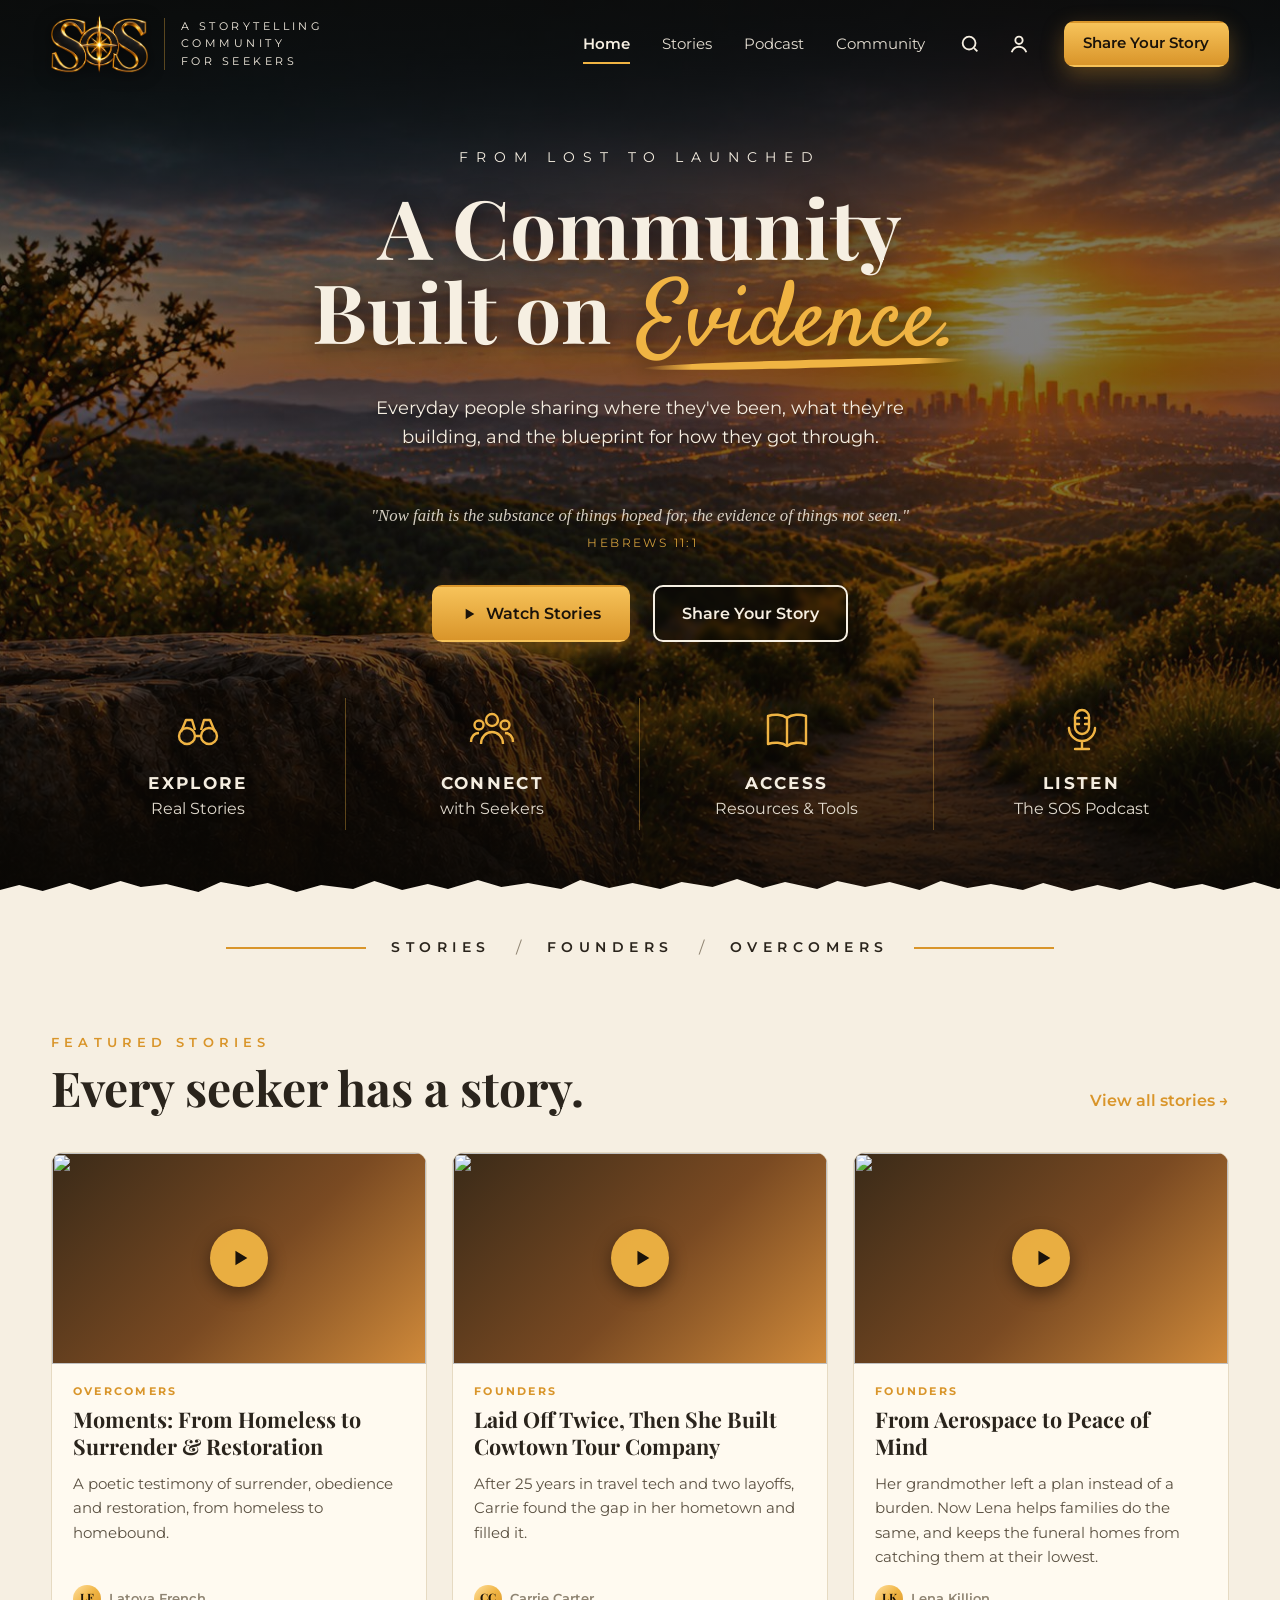
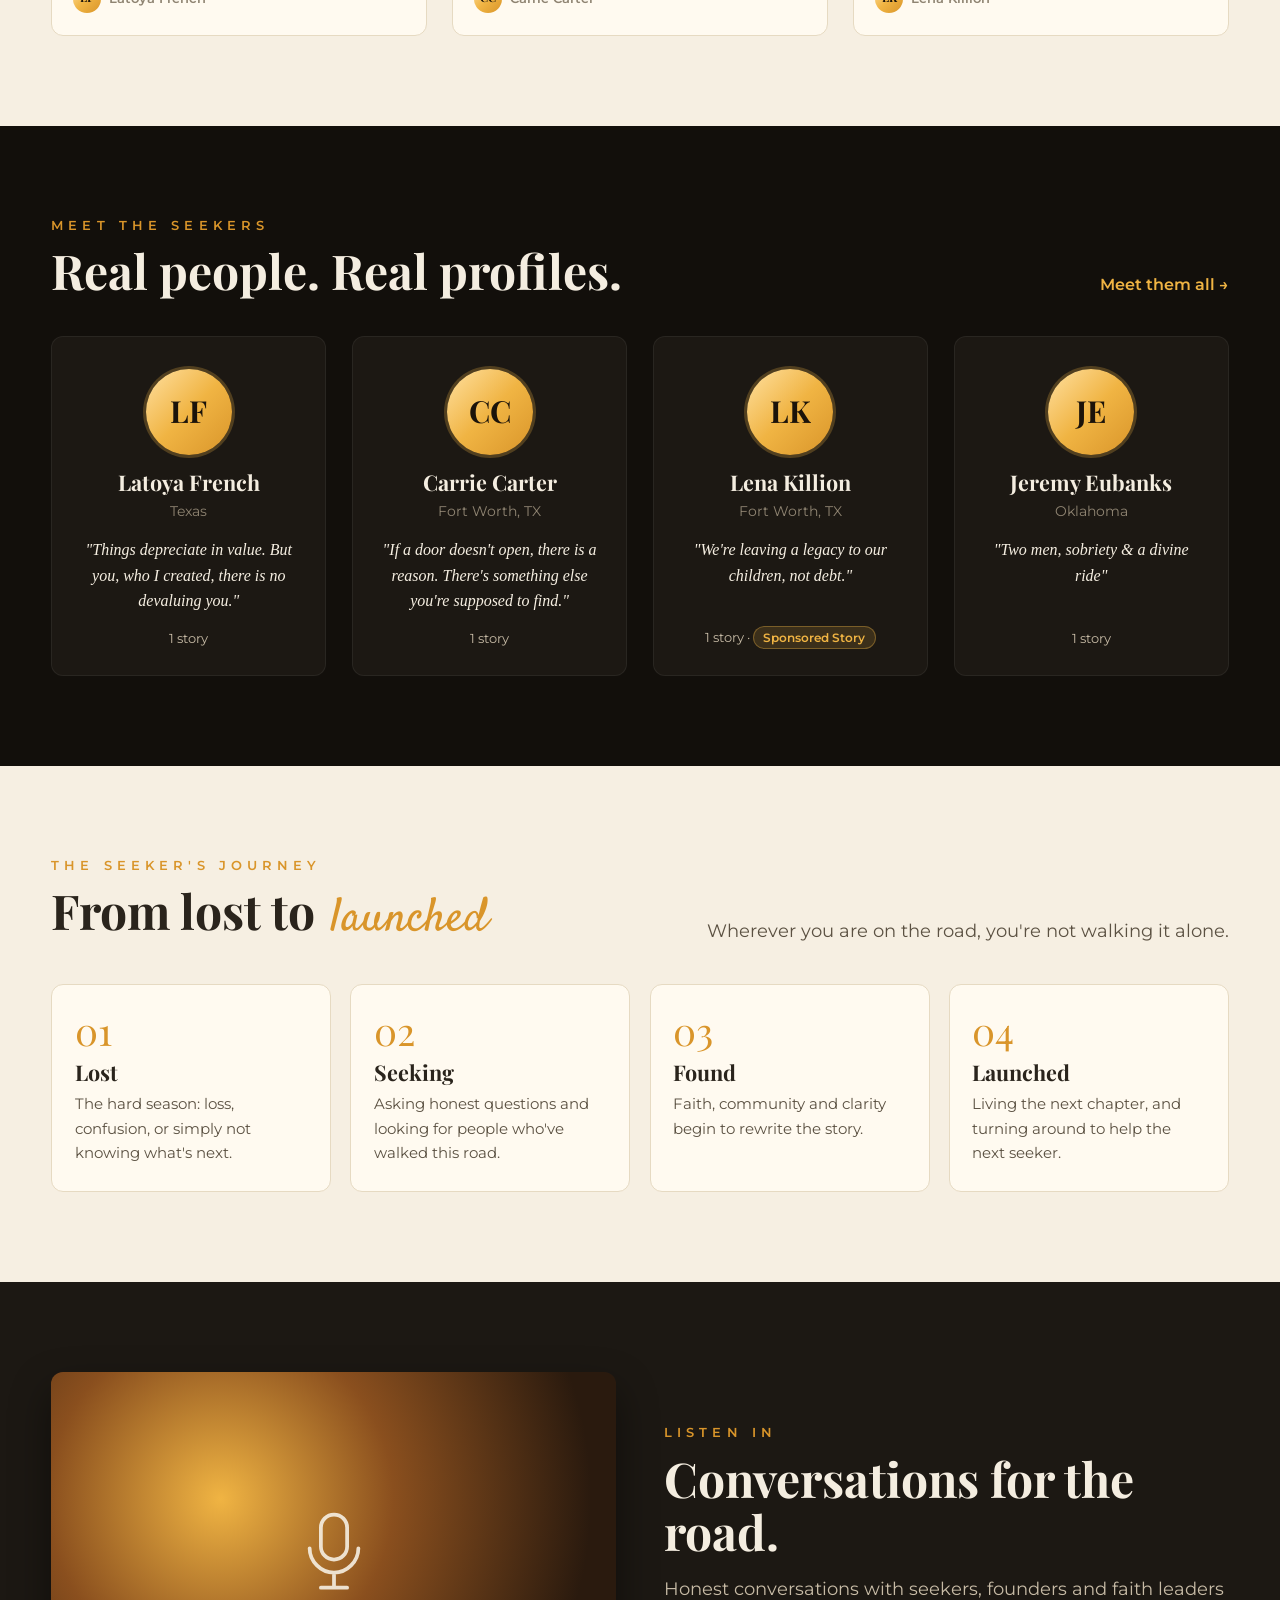
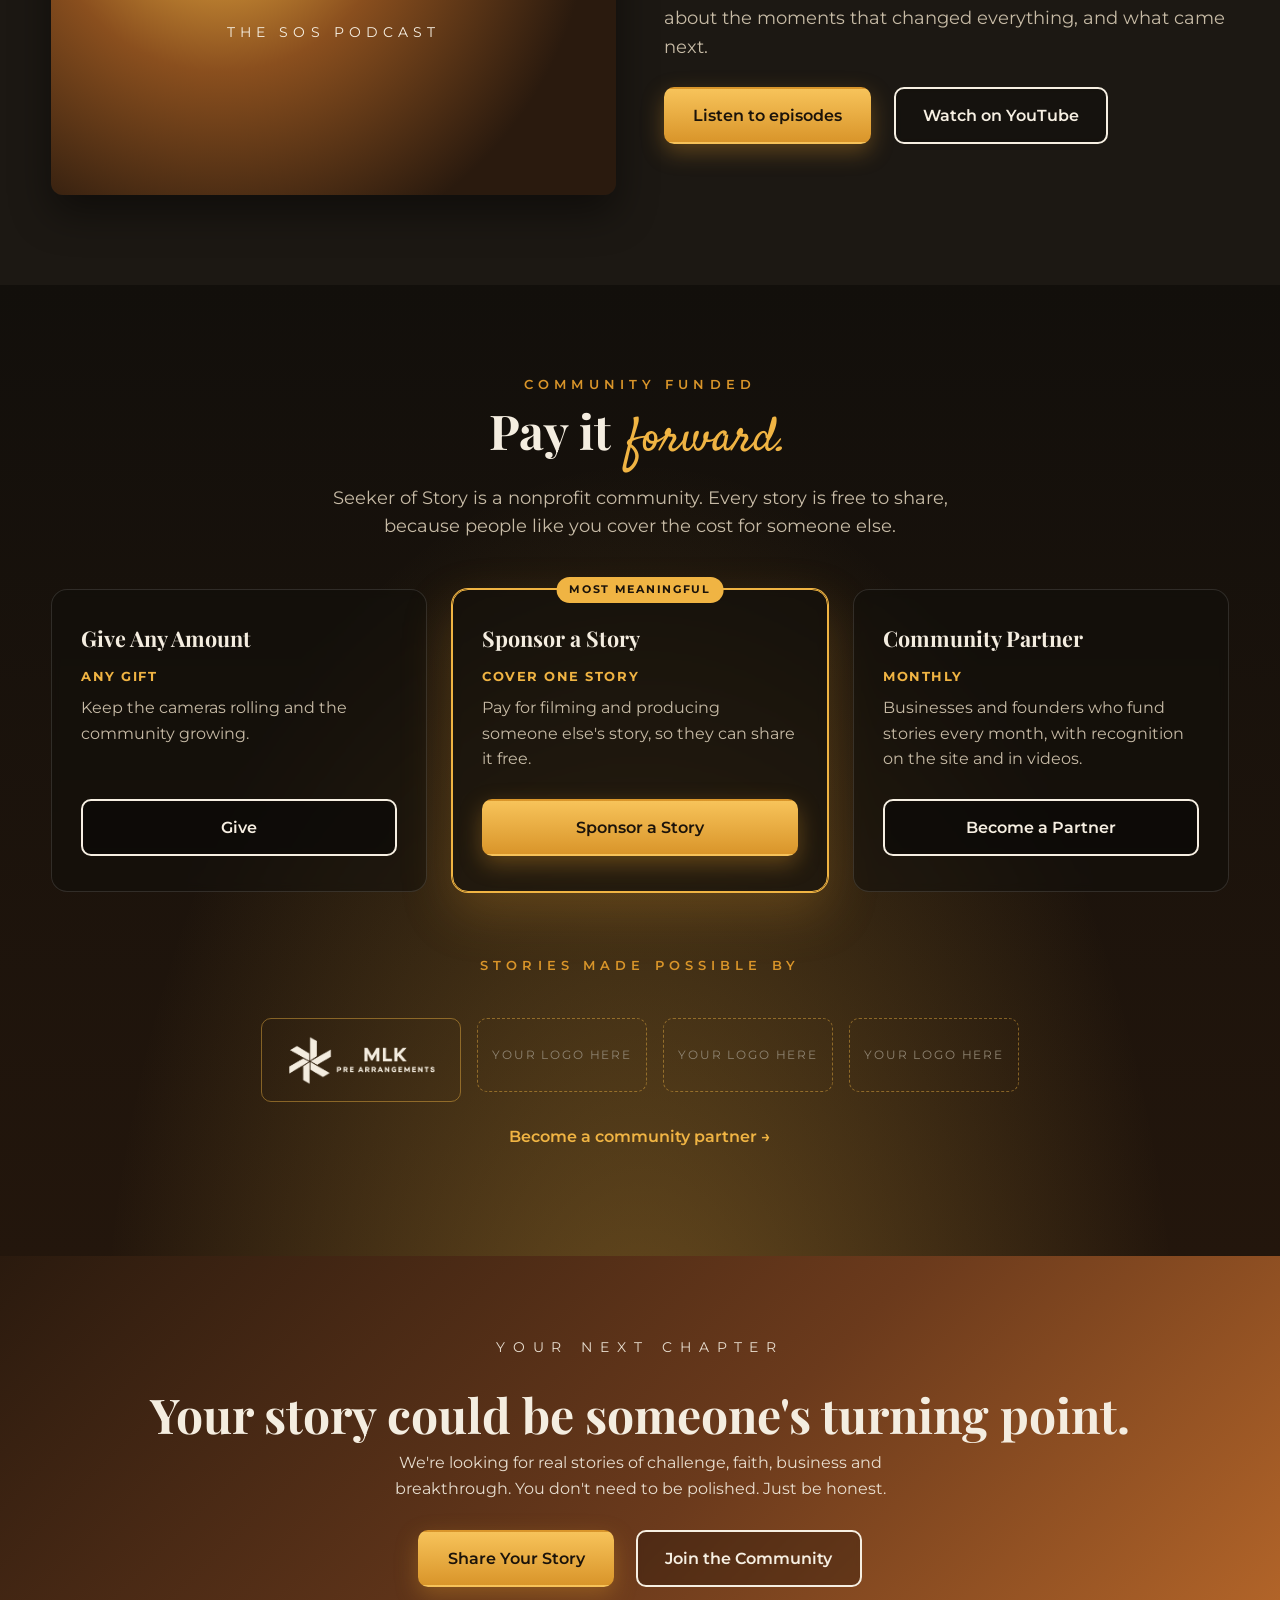
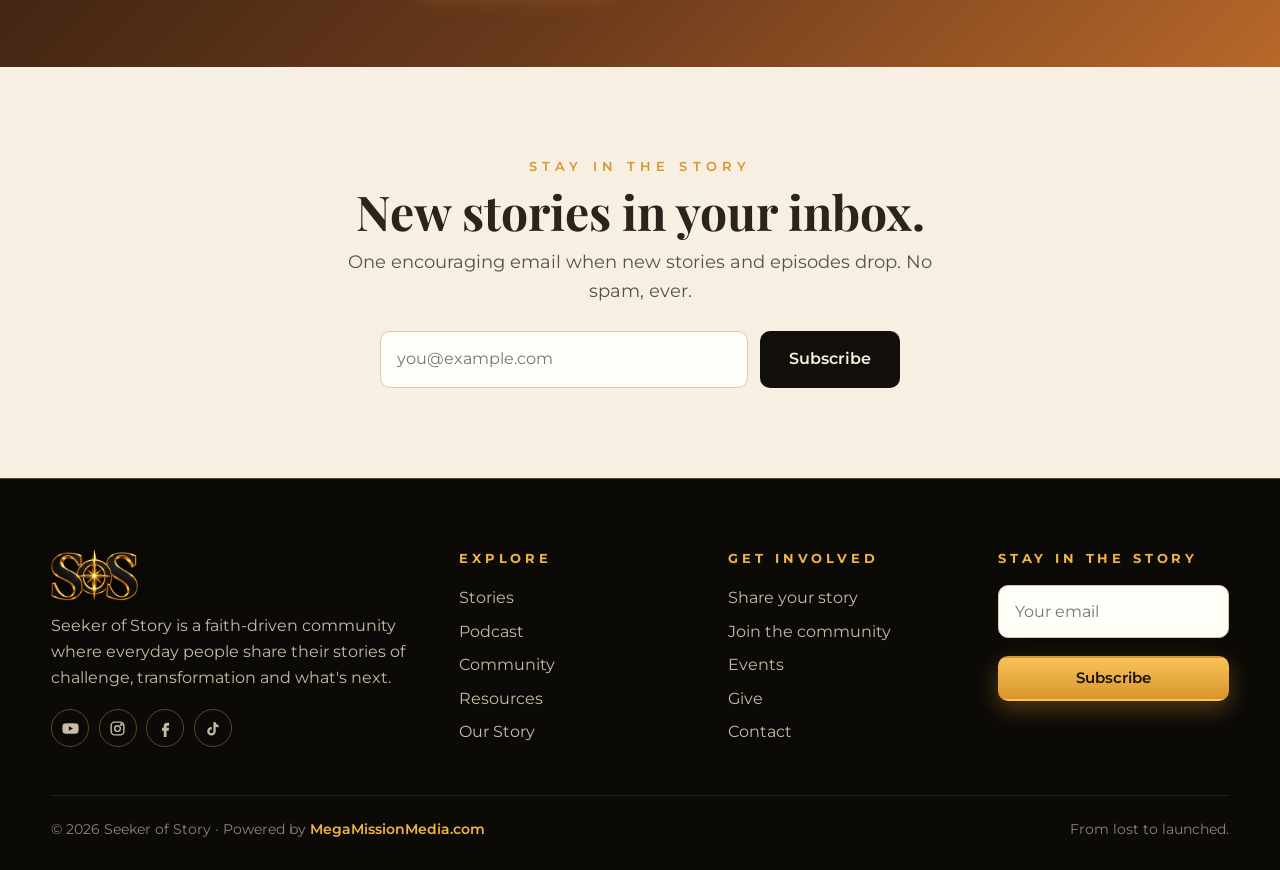
==== commit 7d71a60c: "Add files via upload" ====
--- a/index.html
+++ b/index.html
@@ -3,10 +3,10 @@
 <head>
   <meta charset="utf-8">
   <meta name="viewport" content="width=device-width, initial-scale=1">
-  <title>Seeker of Story | Real Stories. Real People. Real Transformations.</title>
+  <title>Seeker of Story | A Community Built on Evidence</title>
   <meta name="description" content="A faith-driven storytelling community where everyday people share their stories of challenges, transformation, and what's next.">
   <meta property="og:title" content="Seeker of Story">
-  <meta property="og:description" content="Real Stories. Real People. Real Transformations.">
+  <meta property="og:description" content="A Community Built on Evidence. Real stories, real blueprints, from lost to launched.">
   <link rel="preconnect" href="https://fonts.googleapis.com"><link rel="preconnect" href="https://fonts.gstatic.com" crossorigin>
   <link href="https://fonts.googleapis.com/css2?family=Montserrat:wght@400;500;600;700&family=Playfair+Display:wght@600;700;800&family=Satisfy&display=swap" rel="stylesheet">
   <link rel="icon" href="assets/favicon.ico" sizes="any">
@@ -23,11 +23,11 @@
     <div class="container hero-inner">
       <p class="eyebrow">From lost to launched</p>
       <h1>
-        <span>Real Stories.</span>
-        <span>Real People.</span>
-        <span>Real <span class="script script-underline">Transformations.</span></span>
+        <span>A Community</span>
+        <span>Built on <span class="script script-underline">Evidence.</span></span>
       </h1>
-      <p class="hero-sub">A faith-driven community where everyday people share their stories of challenges, transformation, and what's next.</p>
+      <p class="hero-sub">Everyday people sharing where they've been, what they're building, and the blueprint for how they got through.</p>
+      <p class="hero-verse">"Now faith is the substance of things hoped for, the evidence of things not seen." <span>Hebrews 11:1</span></p>
       <div class="hero-ctas">
         <a class="btn btn-gold" href="stories.html"><svg width="16" height="16" viewBox="0 0 24 24" fill="currentColor"><path d="M7 4v16l13-8z"/></svg> Watch Stories</a>
         <a class="btn btn-ghost" href="share.html">Share Your Story</a>
--- a/css/style.css
+++ b/css/style.css
@@ -539,3 +539,6 @@
 @media (max-width: 600px) { .timeline li { grid-template-columns: 1fr; gap: .2rem; } .sp-pillar { padding: 1.6rem 1.3rem; } }
 
 .biz-social { margin-top: .6rem !important; color: var(--gold-soft) !important; font-weight: 600; letter-spacing: .05em; }
+
+.hero-verse { margin: 1.2rem auto 1.8rem; max-width: 620px; font-family: var(--serif); font-style: italic; font-size: 1.05rem; color: var(--cream); opacity: .85; text-align: center; }
+.hero-verse span { font-style: normal; font-family: var(--sans); font-size: .75rem; letter-spacing: .2em; text-transform: uppercase; color: var(--gold); margin-left: .35rem; white-space: nowrap; }
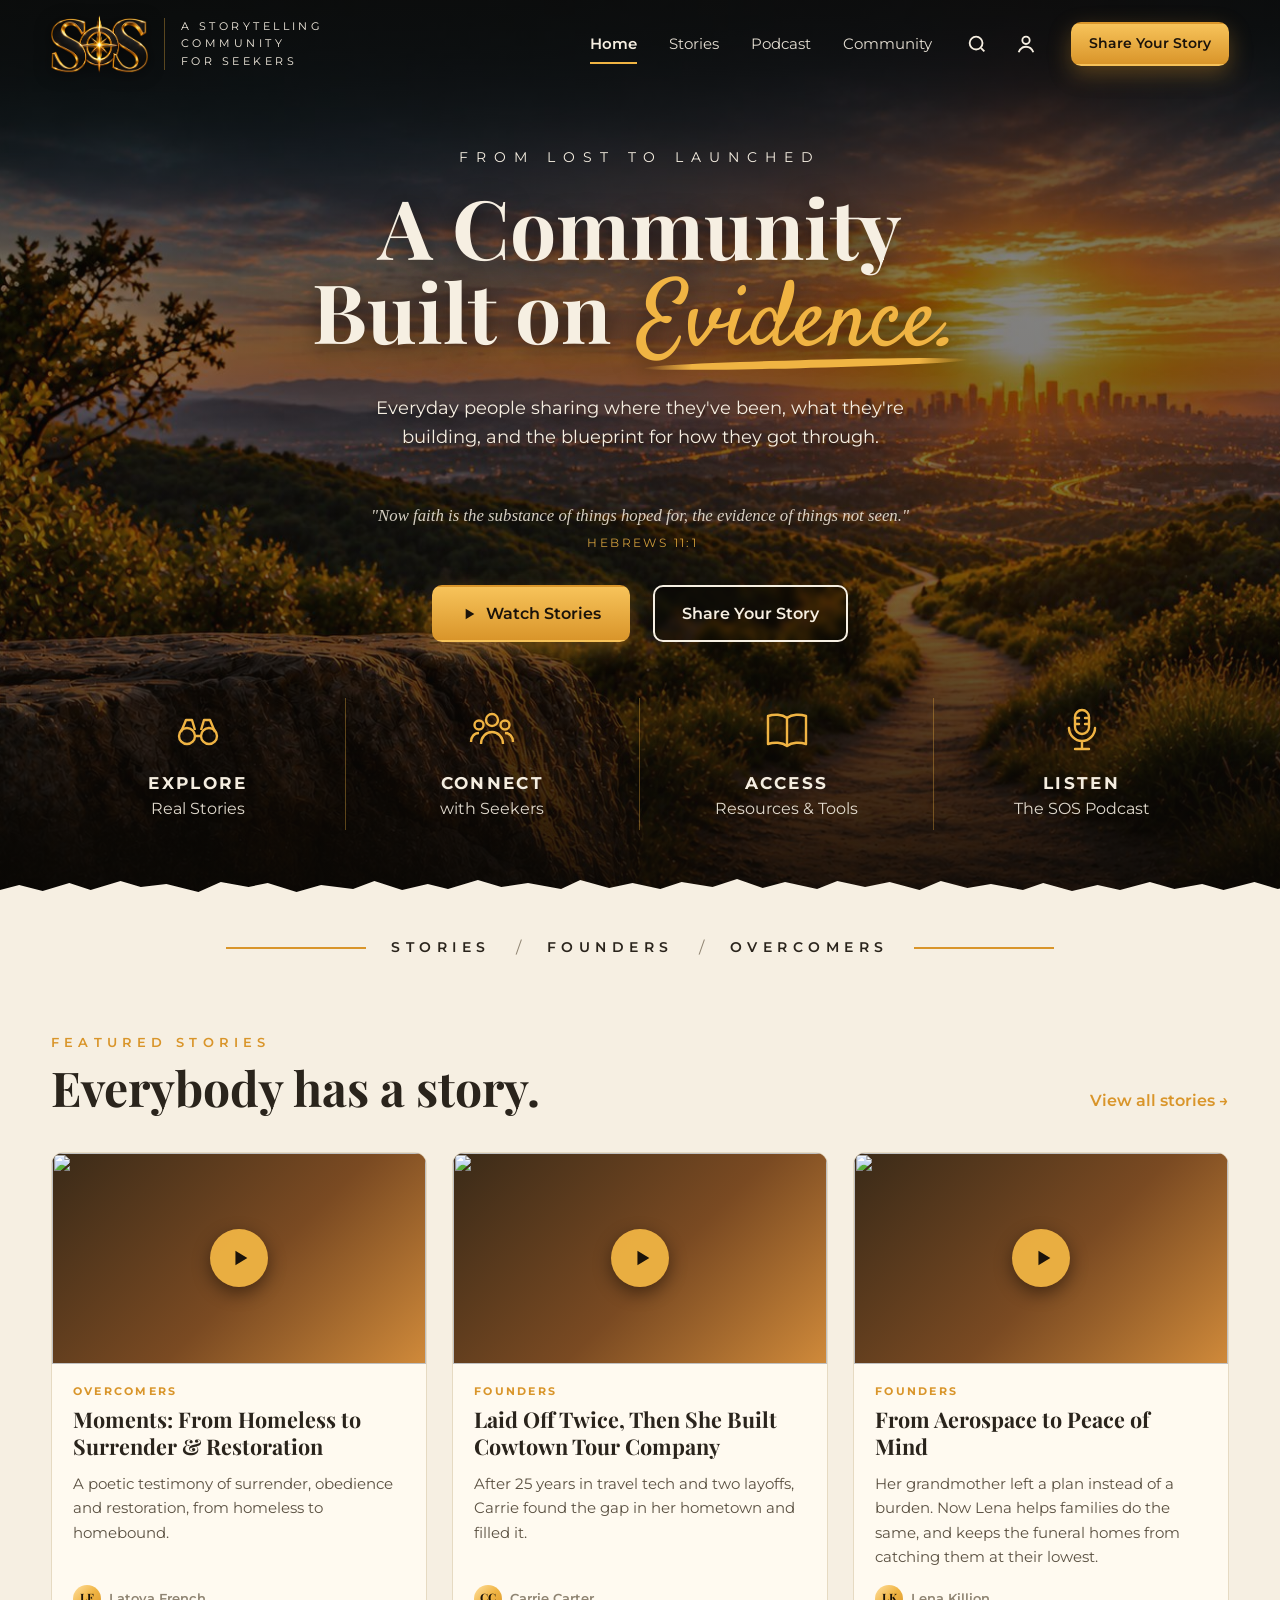
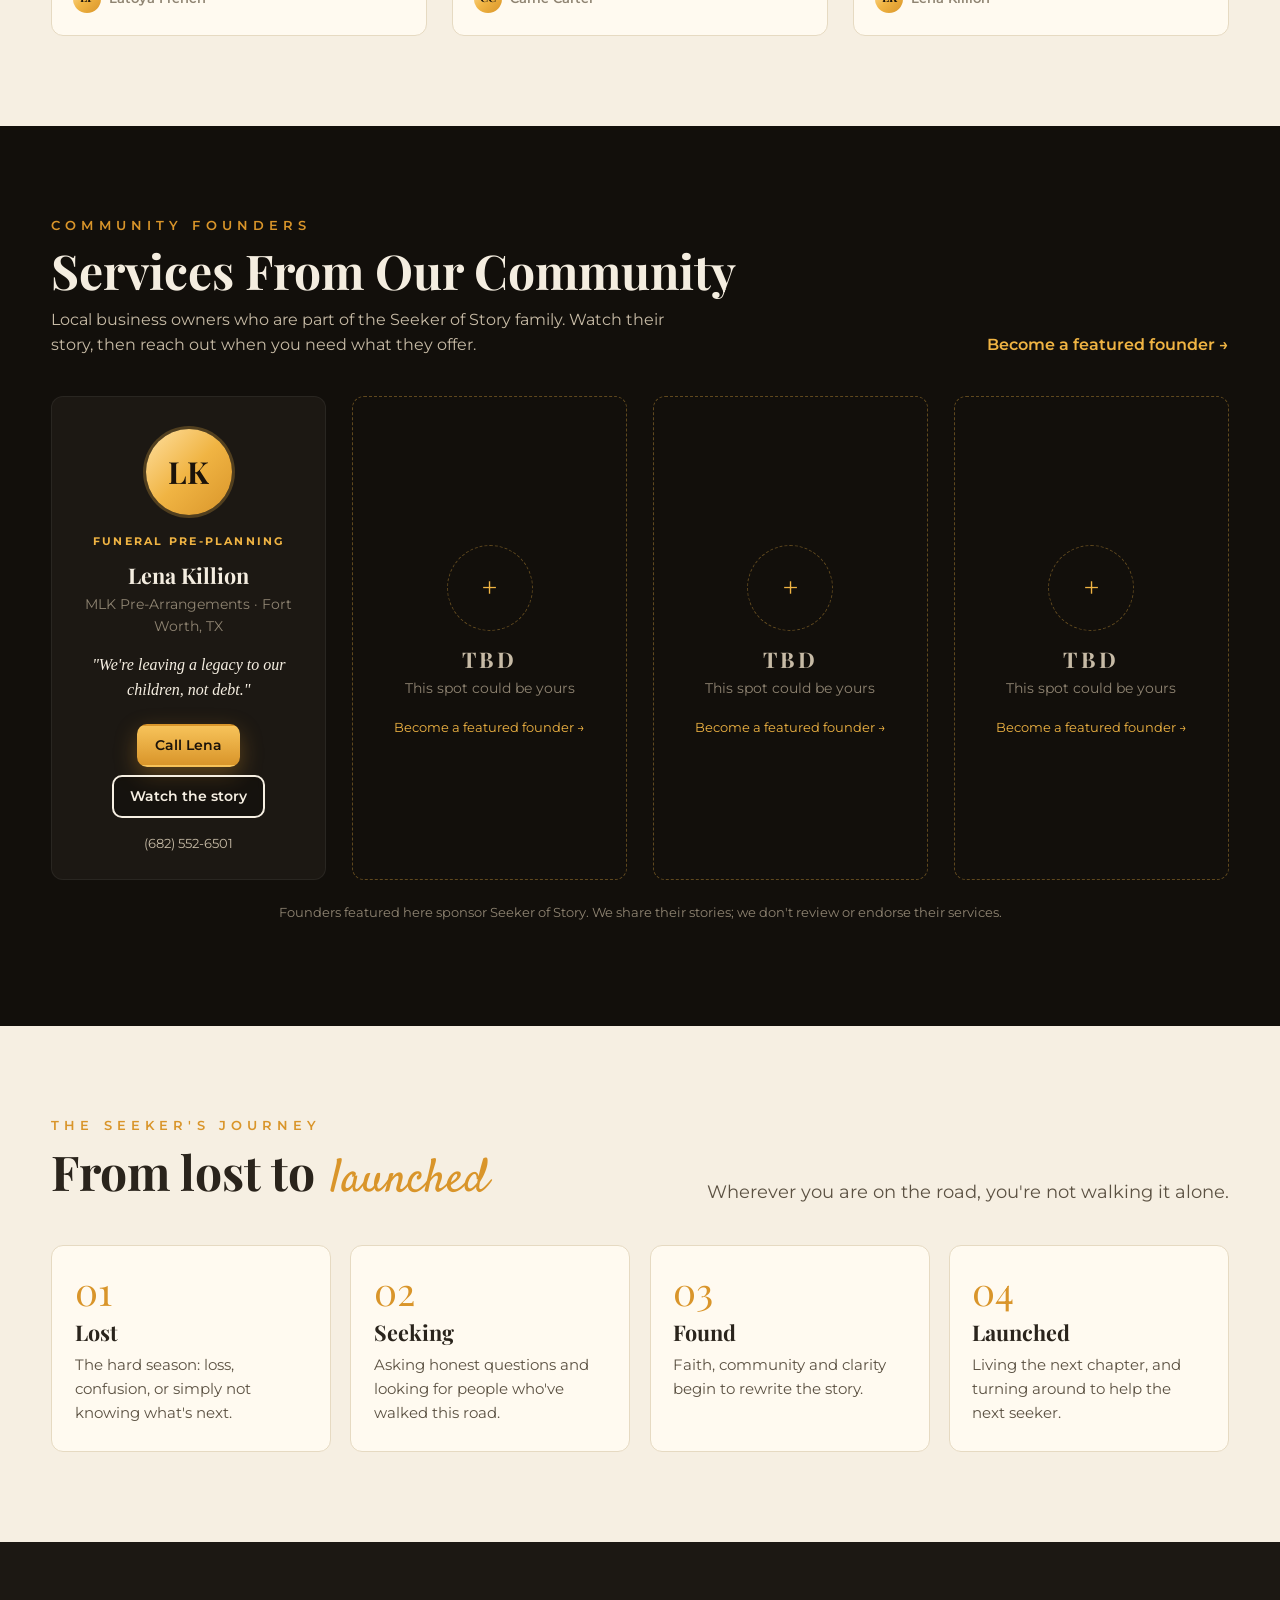
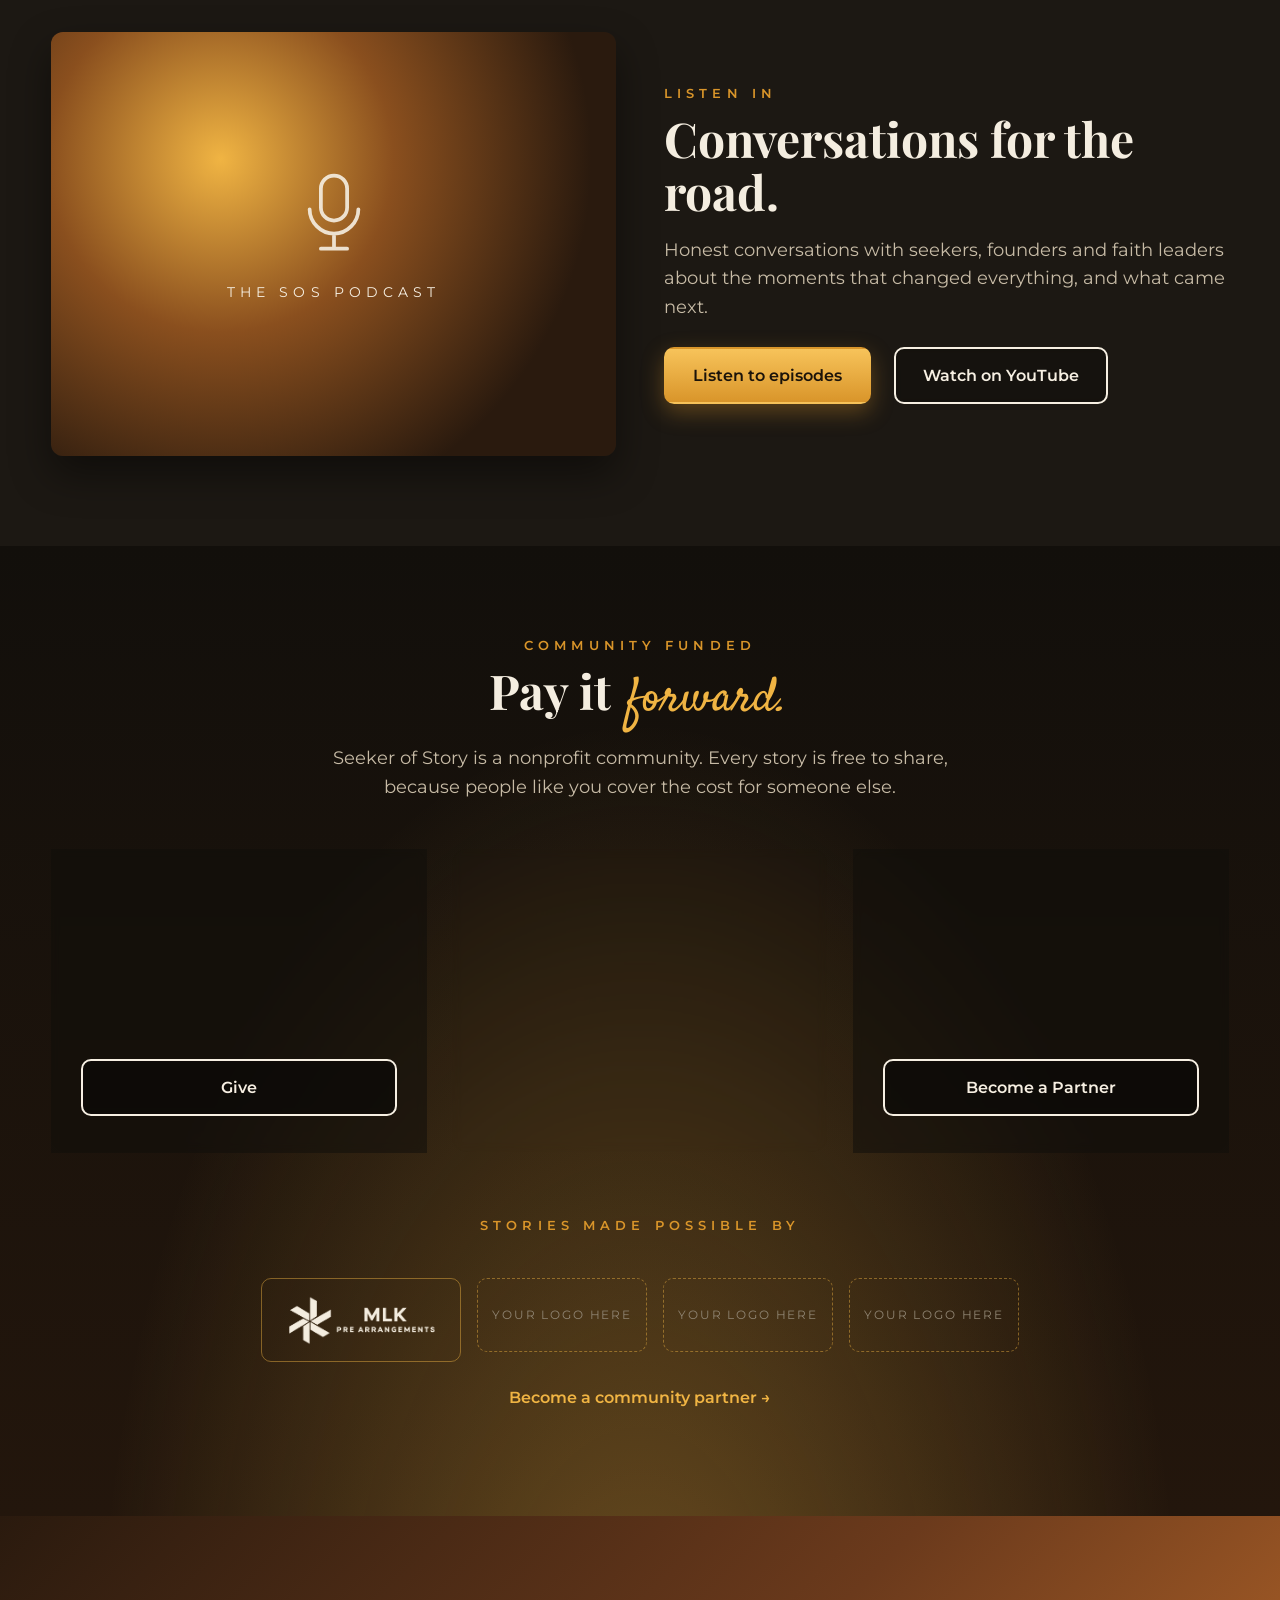
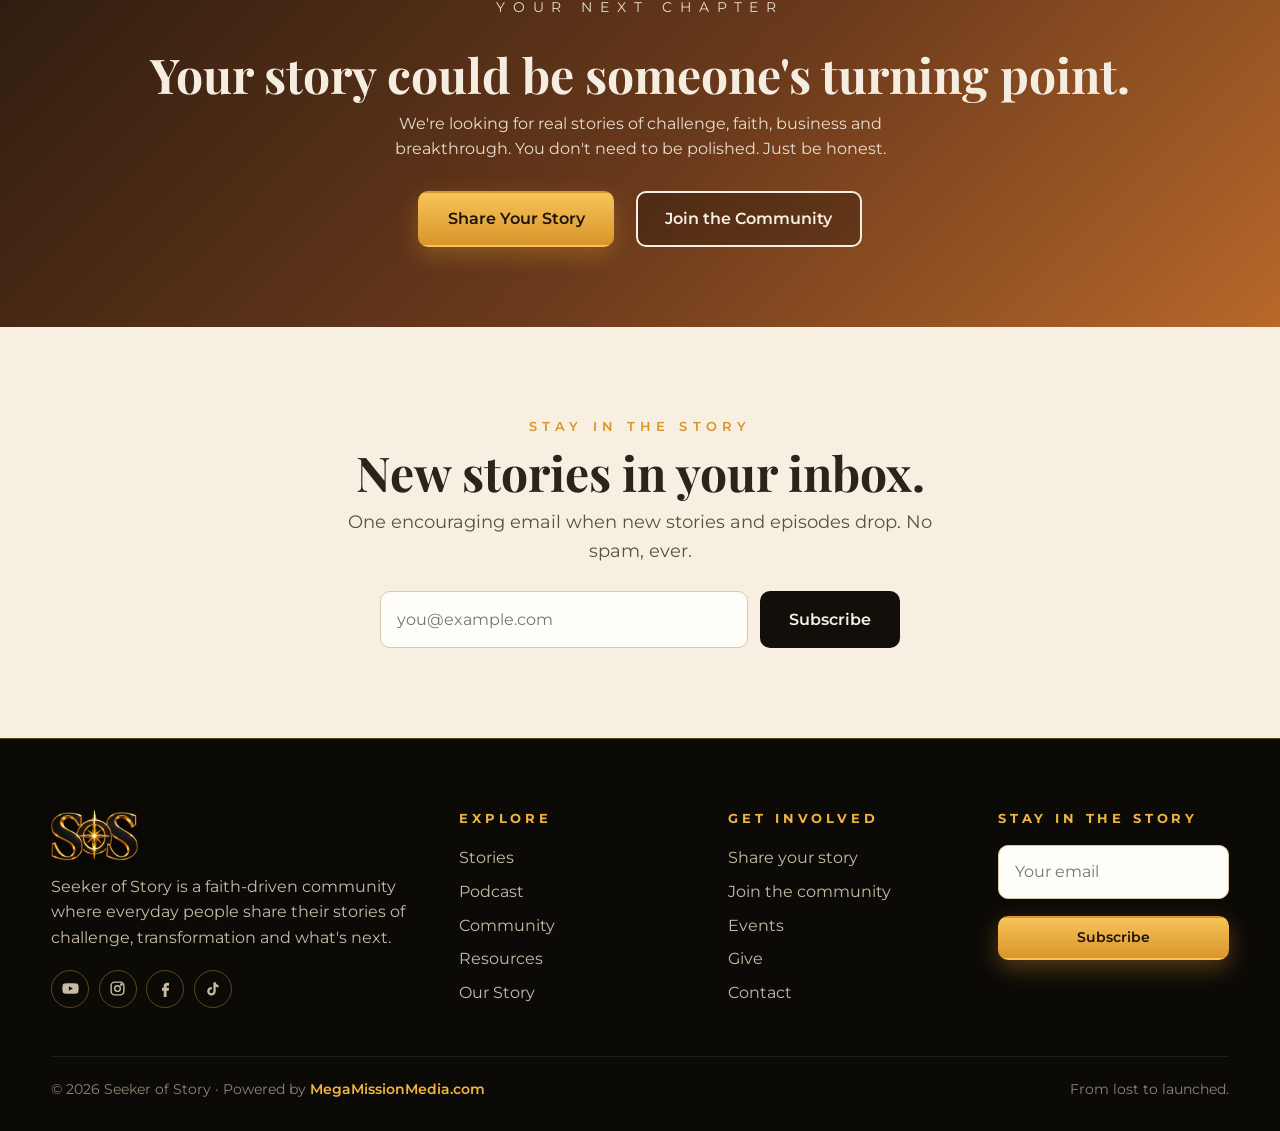
==== commit ceaeb2f1: "Add files via upload" ====
--- a/index.html
+++ b/index.html
@@ -71,7 +71,7 @@
       <div class="section-head">
         <div>
           <p class="kicker">Featured stories</p>
-          <h2>Every seeker has a story.</h2>
+          <h2>Everybody has a story.</h2>
         </div>
         <a class="link-arrow" href="stories.html">View all stories →</a>
       </div>
@@ -79,17 +79,19 @@
     </div>
   </section>
 
-  <!-- ============ MEET THE SEEKERS ============ -->
+  <!-- ============ SERVICES FROM OUR COMMUNITY (paid spotlight) ============ -->
   <section>
     <div class="container">
       <div class="section-head">
         <div>
-          <p class="kicker">Meet the seekers</p>
-          <h2>Real people. Real profiles.</h2>
+          <p class="kicker">Community founders</p>
+          <h2>Services From Our Community</h2>
+          <p class="section-sub">Local business owners who are part of the Seeker of Story family. Watch their story, then reach out when you need what they offer.</p>
         </div>
-        <a class="link-arrow" href="stories.html">Meet them all →</a>
+        <a class="link-arrow" href="share.html">Become a featured founder →</a>
       </div>
       <div class="grid grid-4" id="seekerGrid"></div>
+      <p class="spotlight-note">Founders featured here sponsor Seeker of Story. We share their stories; we don't review or endorse their services.</p>
     </div>
   </section>
 
--- a/css/style.css
+++ b/css/style.css
@@ -542,3 +542,14 @@
 
 .hero-verse { margin: 1.2rem auto 1.8rem; max-width: 620px; font-family: var(--serif); font-style: italic; font-size: 1.05rem; color: var(--cream); opacity: .85; text-align: center; }
 .hero-verse span { font-style: normal; font-family: var(--sans); font-size: .75rem; letter-spacing: .2em; text-transform: uppercase; color: var(--gold); margin-left: .35rem; white-space: nowrap; }
+
+/* Services From Our Community */
+.section-sub { color: var(--muted); max-width: 620px; margin: .6rem 0 0; }
+.biz-card .tag { margin-bottom: .4rem; }
+.biz-actions { display: flex; gap: .5rem; flex-wrap: wrap; justify-content: center; margin: .4rem 0 .6rem; }
+.btn-sm { padding: .55rem 1rem; font-size: .85rem; }
+.tbd-card { border: 1.5px dashed var(--line); background: transparent; justify-content: center; }
+.tbd-card h3 { color: var(--muted); letter-spacing: .15em; }
+.tbd-avatar { background: transparent !important; color: var(--gold) !important; border: 1.5px dashed var(--line); box-shadow: none !important; font-family: var(--sans); font-weight: 300; }
+.tbd-card .seeker-foot { color: var(--gold); margin-top: .8rem; }
+.spotlight-note { margin-top: 1.4rem; font-size: .8rem; color: var(--muted-2); text-align: center; }
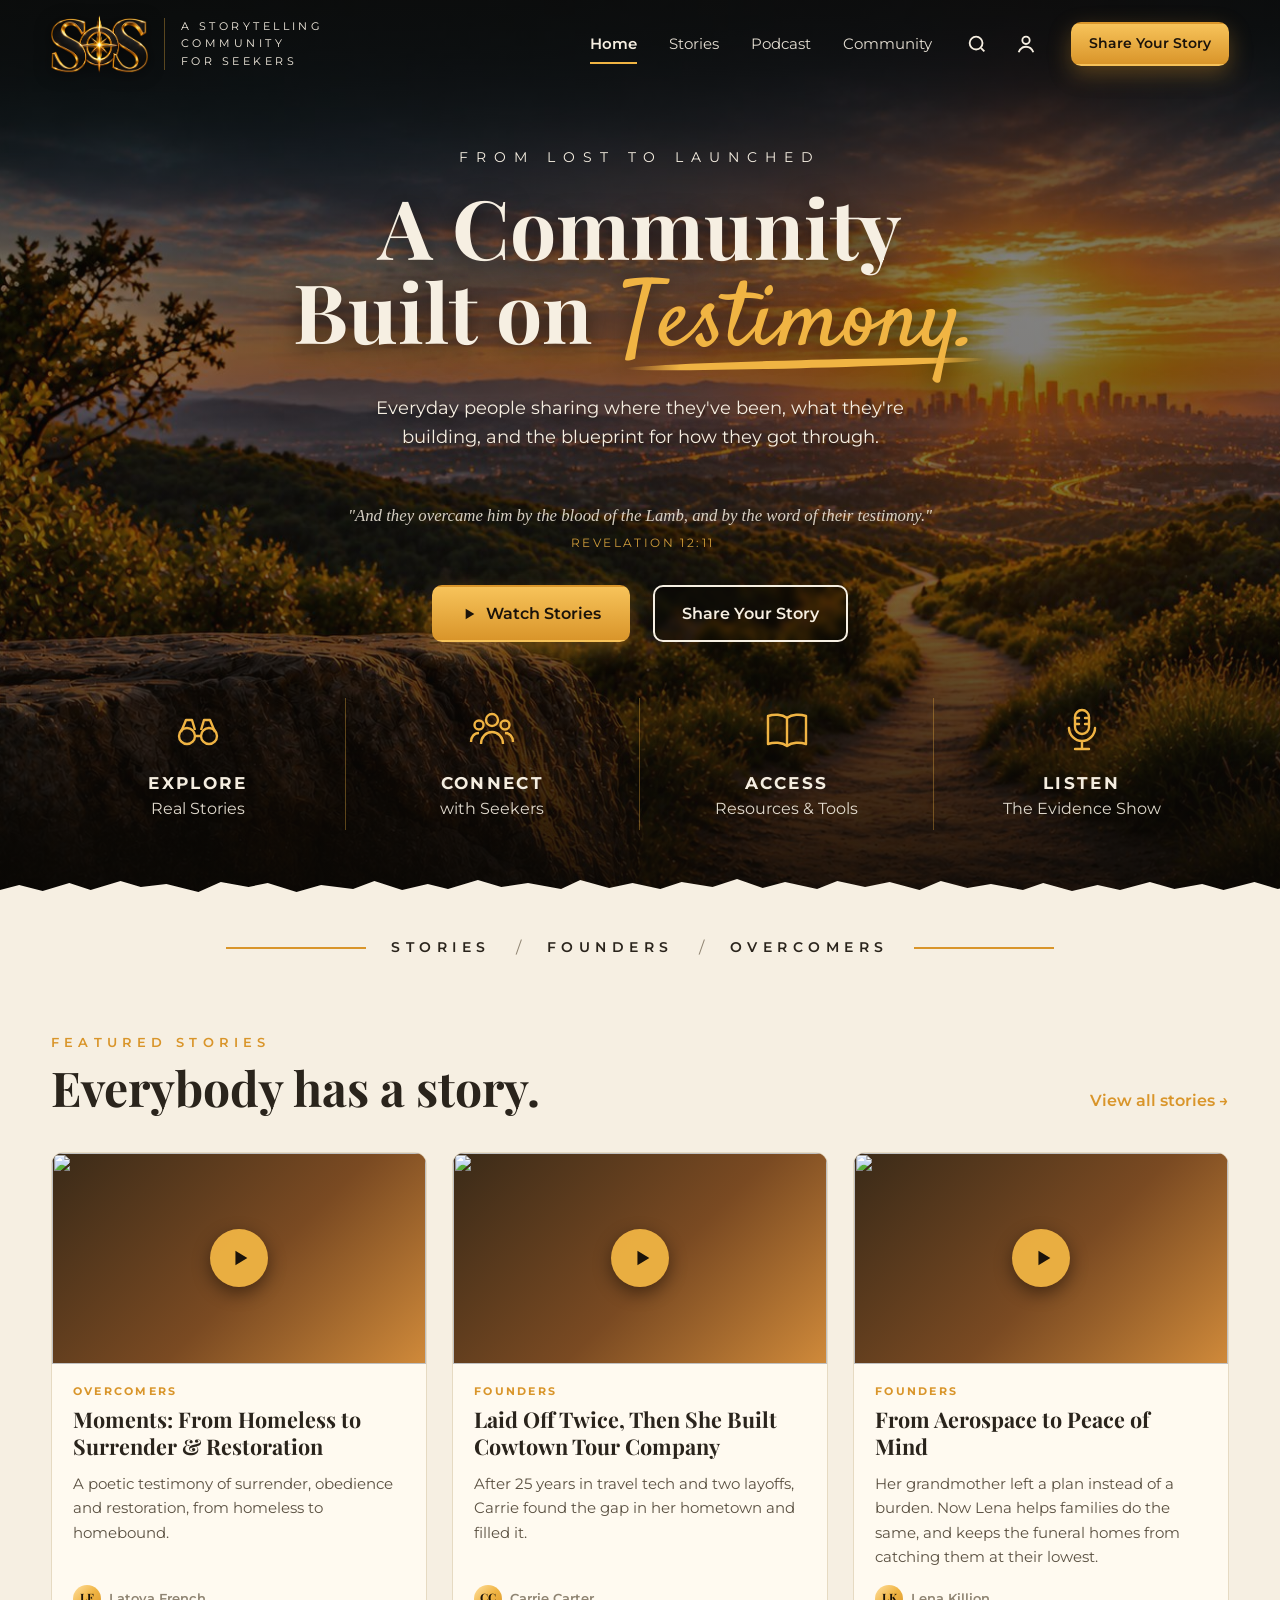
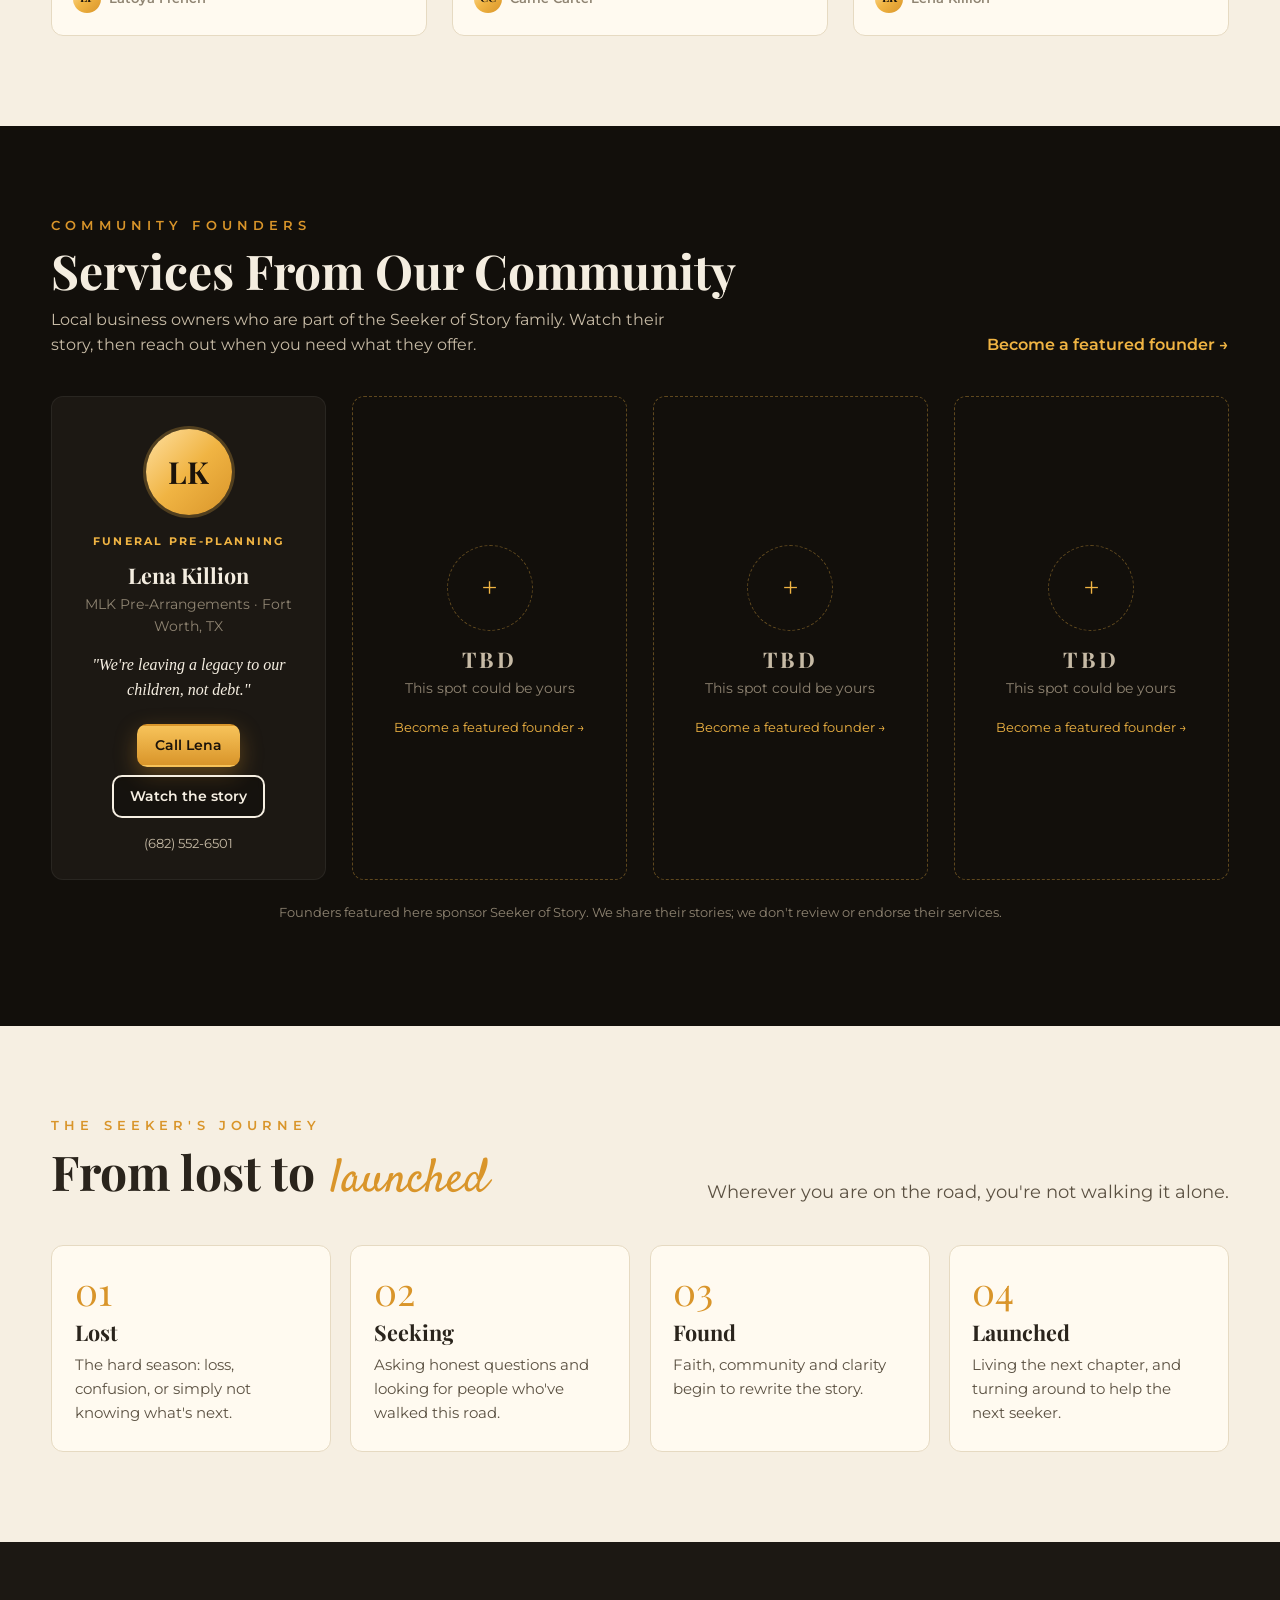
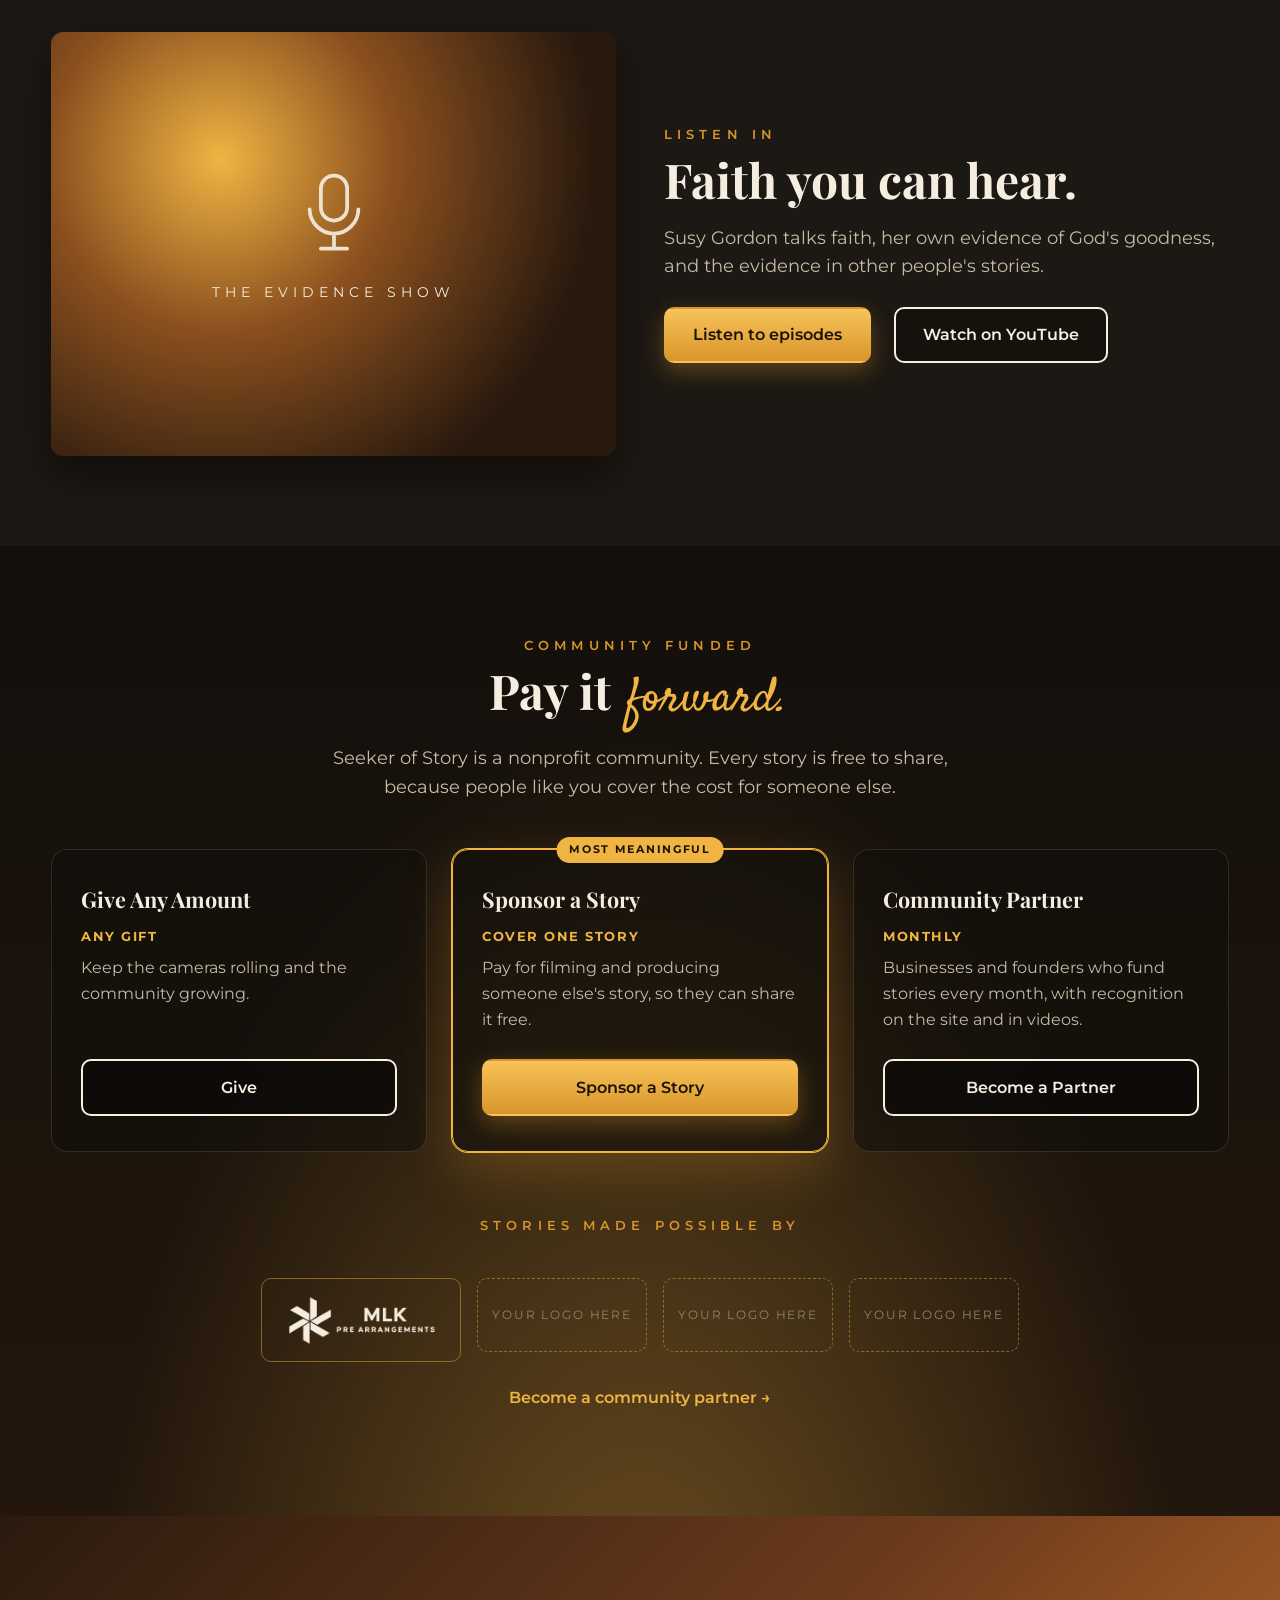
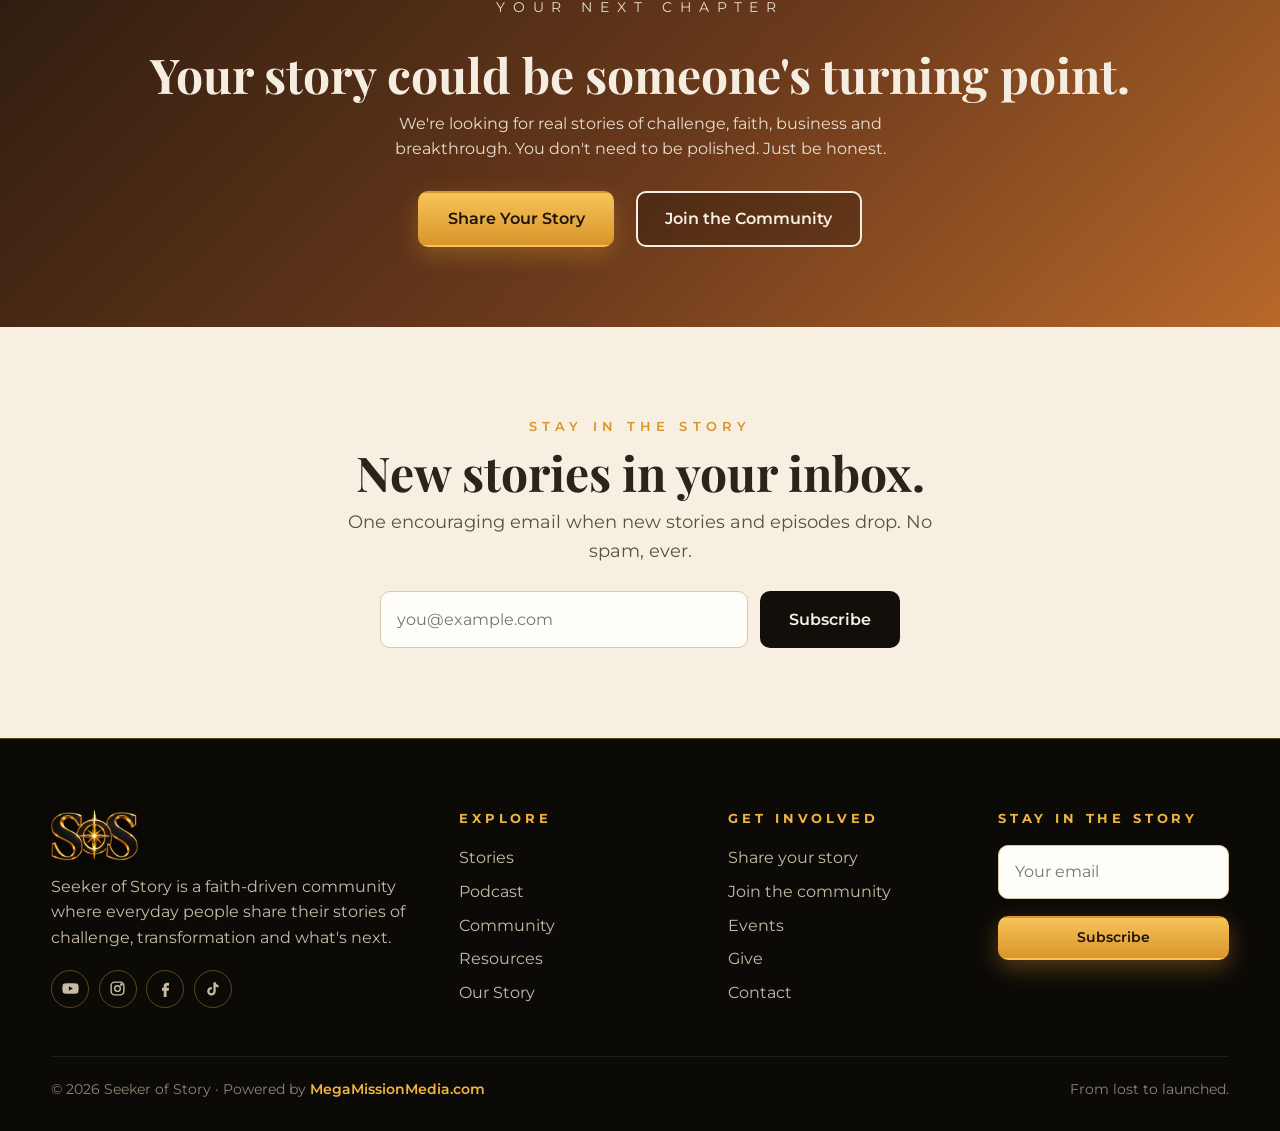
==== commit 8b9e00f9: "Add files via upload" ====
--- a/index.html
+++ b/index.html
@@ -3,10 +3,10 @@
 <head>
   <meta charset="utf-8">
   <meta name="viewport" content="width=device-width, initial-scale=1">
-  <title>Seeker of Story | A Community Built on Evidence</title>
+  <title>Seeker of Story | A Community Built on Testimony</title>
   <meta name="description" content="A faith-driven storytelling community where everyday people share their stories of challenges, transformation, and what's next.">
   <meta property="og:title" content="Seeker of Story">
-  <meta property="og:description" content="A Community Built on Evidence. Real stories, real blueprints, from lost to launched.">
+  <meta property="og:description" content="A Community Built on Testimony. Real stories, real blueprints, from lost to launched.">
   <link rel="preconnect" href="https://fonts.googleapis.com"><link rel="preconnect" href="https://fonts.gstatic.com" crossorigin>
   <link href="https://fonts.googleapis.com/css2?family=Montserrat:wght@400;500;600;700&family=Playfair+Display:wght@600;700;800&family=Satisfy&display=swap" rel="stylesheet">
   <link rel="icon" href="assets/favicon.ico" sizes="any">
@@ -24,10 +24,10 @@
       <p class="eyebrow">From lost to launched</p>
       <h1>
         <span>A Community</span>
-        <span>Built on <span class="script script-underline">Evidence.</span></span>
+        <span>Built on <span class="script script-underline">Testimony.</span></span>
       </h1>
       <p class="hero-sub">Everyday people sharing where they've been, what they're building, and the blueprint for how they got through.</p>
-      <p class="hero-verse">"Now faith is the substance of things hoped for, the evidence of things not seen." <span>Hebrews 11:1</span></p>
+      <p class="hero-verse">"And they overcame him by the blood of the Lamb, and by the word of their testimony." <span>Revelation 12:11</span></p>
       <div class="hero-ctas">
         <a class="btn btn-gold" href="stories.html"><svg width="16" height="16" viewBox="0 0 24 24" fill="currentColor"><path d="M7 4v16l13-8z"/></svg> Watch Stories</a>
         <a class="btn btn-ghost" href="share.html">Share Your Story</a>
@@ -49,7 +49,7 @@
       </a>
       <a class="pillar" href="podcast.html">
         <svg viewBox="0 0 48 48" fill="none" stroke="currentColor" stroke-width="2.4" stroke-linecap="round"><rect x="17" y="4" width="14" height="24" rx="7"/><path d="M11 22c0 7 6 13 13 13s13-6 13-13M24 35v8M17 43h14M17 12h4M17 18h4M27 12h4M27 18h4"/></svg>
-        <strong>LISTEN</strong><span>The SOS Podcast</span>
+        <strong>LISTEN</strong><span>The Evidence Show</span>
       </a>
     </div>
   </section>
@@ -120,13 +120,13 @@
       <div class="art-box reveal">
         <div>
           <svg viewBox="0 0 48 48" fill="none" stroke="currentColor" stroke-width="2" stroke-linecap="round"><rect x="17" y="4" width="14" height="24" rx="7"/><path d="M11 22c0 7 6 13 13 13s13-6 13-13M24 35v8M17 43h14"/></svg>
-          <p class="eyebrow" style="margin-top:1rem;letter-spacing:.35em">The SOS Podcast</p>
+          <p class="eyebrow" style="margin-top:1rem;letter-spacing:.35em">The Evidence Show</p>
         </div>
       </div>
       <div class="reveal">
         <p class="kicker">Listen in</p>
-        <h2>Conversations for the road.</h2>
-        <p class="lead">Honest conversations with seekers, founders and faith leaders about the moments that changed everything, and what came next.</p>
+        <h2>Faith you can hear.</h2>
+        <p class="lead">Susy Gordon talks faith, her own evidence of God's goodness, and the evidence in other people's stories.</p>
         <div class="hero-ctas" style="justify-content:flex-start;margin-top:1.6rem">
           <a class="btn btn-gold" href="podcast.html">Listen to episodes</a>
           <a class="btn btn-ghost" href="#" data-youtube>Watch on YouTube</a>
